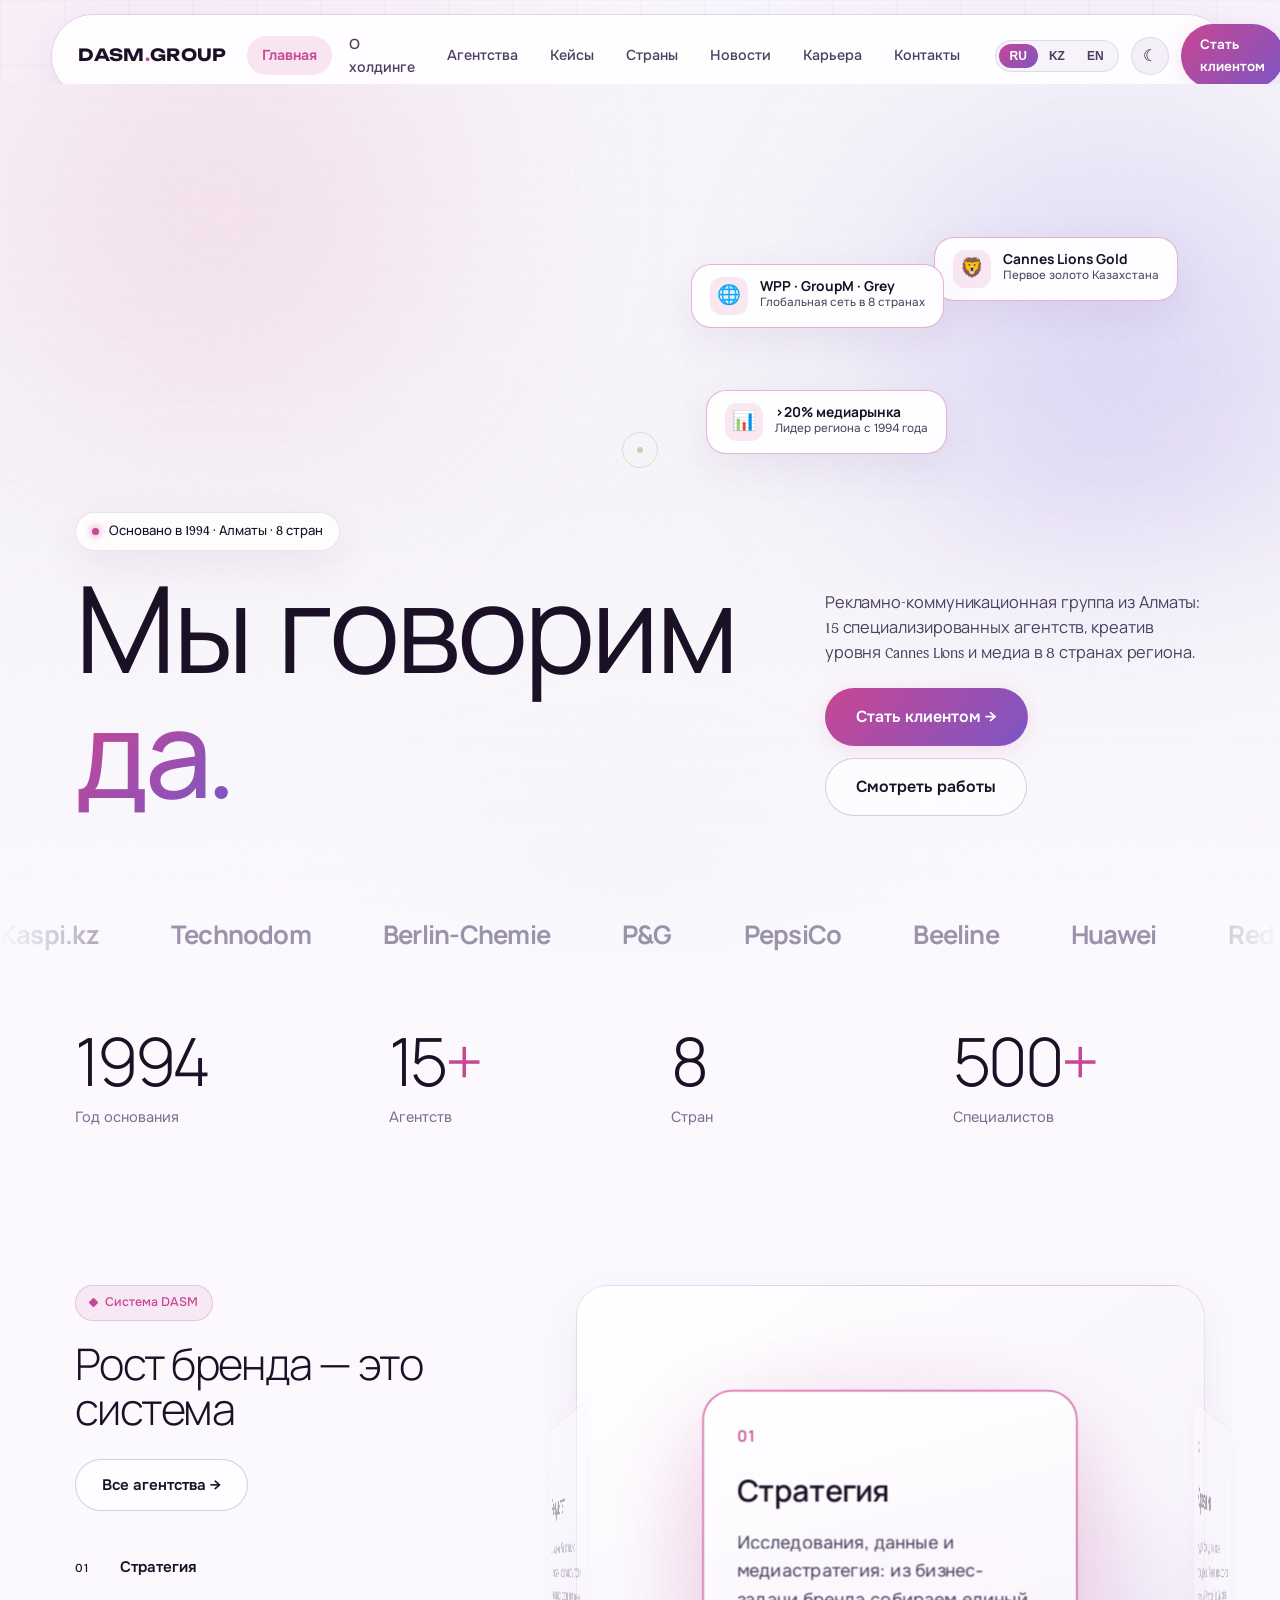
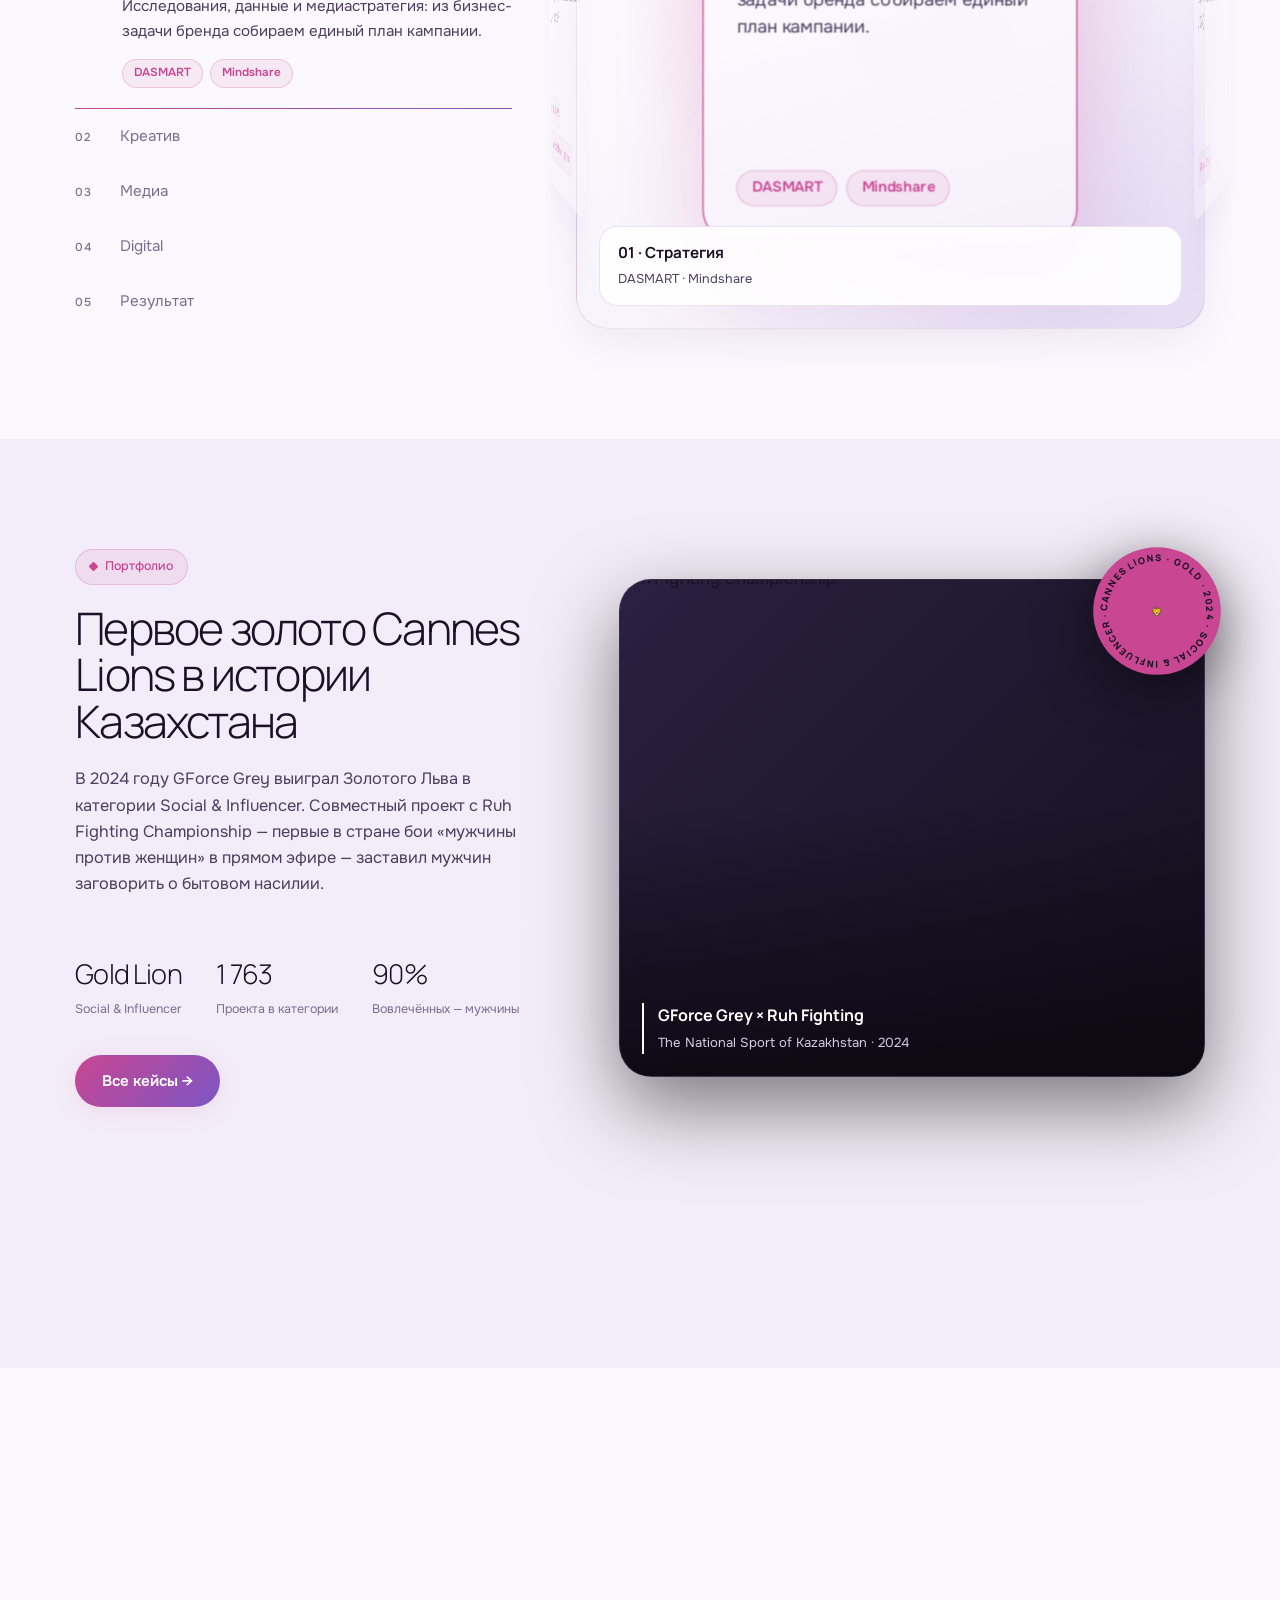
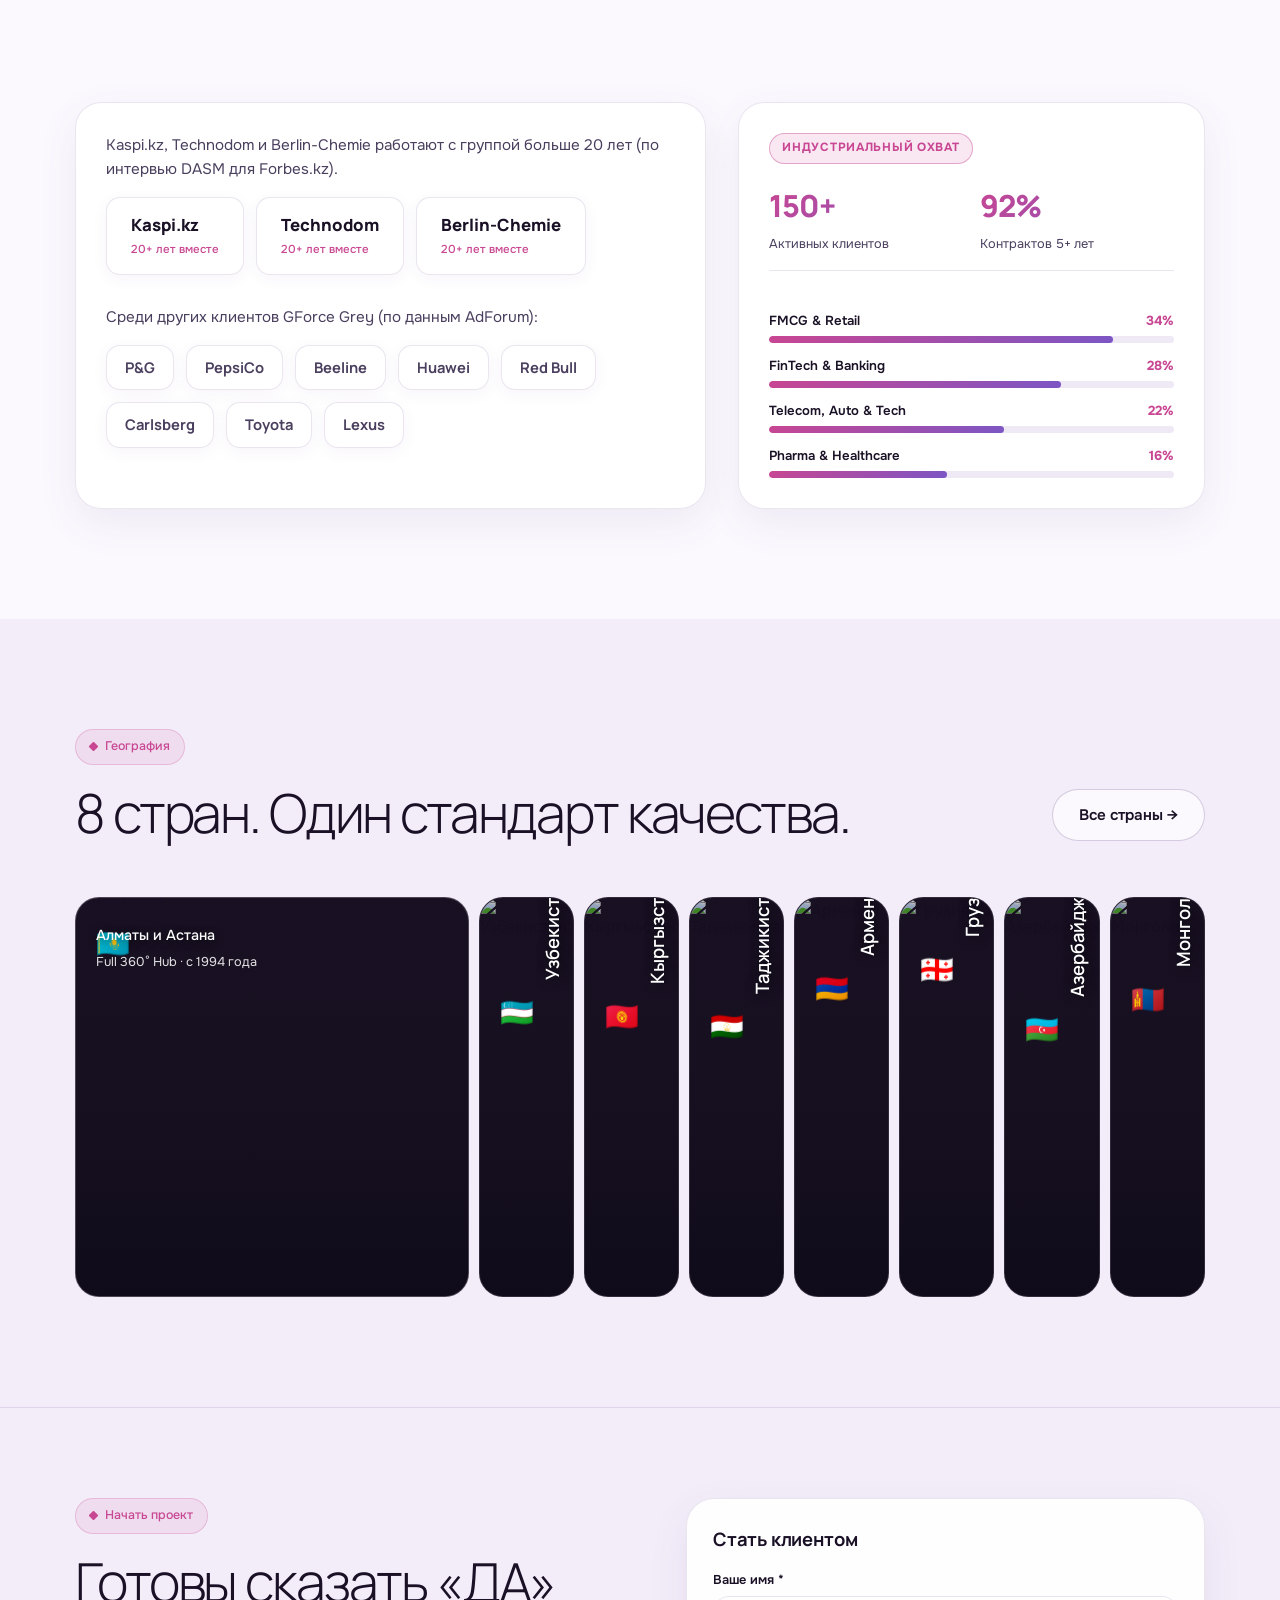
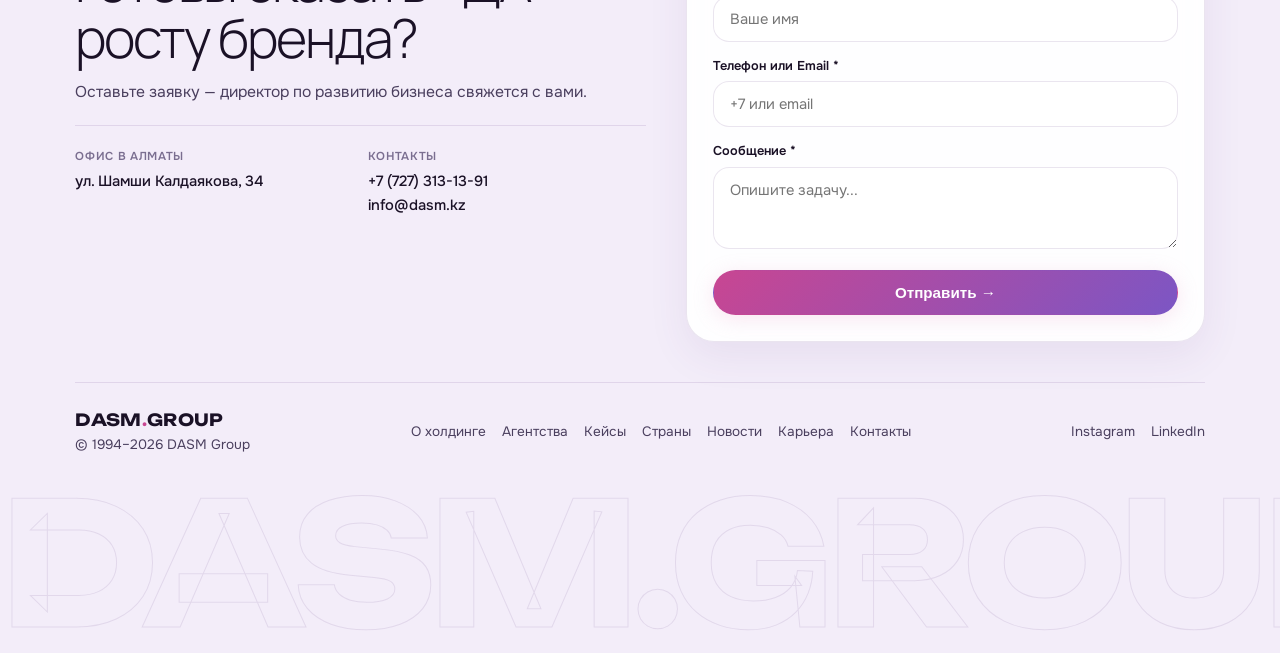
==== index.html @ 3deaa277 "Update translations, Champie Trial hero font, light/dark theme, world map globe, country photos, and" ====
<!DOCTYPE html>
<html lang="ru" data-theme="light">
<head>
    <meta charset="UTF-8">
    <script>try{var t=localStorage.getItem("dasm-theme-mode");if(t==="dark"||t==="light")document.documentElement.setAttribute("data-theme",t);else document.documentElement.setAttribute("data-theme","light");}catch(e){}</script>
    <meta name="viewport" content="width=device-width, initial-scale=1.0">
    <title>DASM Group — Крупнейшая коммуникационная группа Центральной Азии</title>
    <meta name="description" content="DASM Group — крупнейшая коммуникационная группа Центральной Азии: креатив, медиа, digital и PR. Работаем с 1994 года, первое золото Cannes Lions в истории Казахстана.">
    <meta name="theme-color" content="#fbf9fd">
    <meta property="og:type" content="website">
    <meta property="og:locale" content="ru_RU">
    <meta property="og:site_name" content="DASM Group">
    <meta property="og:title" content="DASM Group — Крупнейшая коммуникационная группа Центральной Азии">
    <meta property="og:description" content="DASM Group — крупнейшая коммуникационная группа Центральной Азии: креатив, медиа, digital и PR. Работаем с 1994 года, первое золото Cannes Lions в истории Казахстана.">
    <meta property="og:image" content="https://images.unsplash.com/photo-1497366216548-37526070297c?auto=format&fit=crop&w=1200&q=80">
    <link rel="icon" href="data:image/svg+xml,%3Csvg xmlns='http://www.w3.org/2000/svg' viewBox='0 0 64 64'%3E%3Crect width='64' height='64' rx='16' fill='%230c0b10'/%3E%3Ctext x='32' y='45' font-size='38' font-weight='800' text-anchor='middle' fill='%23e8a0c8' font-family='Arial,sans-serif'%3ED%3C/text%3E%3C/svg%3E">
    <link rel="preconnect" href="https://fonts.googleapis.com">
    <link rel="preconnect" href="https://fonts.gstatic.com" crossorigin>
    <link href="https://fonts.googleapis.com/css2?family=Manrope:wght@200..800&family=Onest:wght@400;500;600;700&family=Unbounded:wght@600;700&display=swap" rel="stylesheet">
    <link rel="stylesheet" href="style.css">
    <script src="3d-ui.js" defer></script>
</head>
<body>
    <header class="header" id="header">
        <div class="container header-inner">
            <a href="index.html" class="logo">DASM<span>.</span>GROUP</a>

            <nav class="nav" id="navMenu">
                <a href="index.html" class="nav-link active">Главная</a>
                <a href="about.html" class="nav-link">О холдинге</a>
                <a href="agencies.html" class="nav-link">Агентства</a>
                <a href="works.html" class="nav-link">Кейсы</a>
                <a href="countries.html" class="nav-link">Страны</a>
                <a href="news.html" class="nav-link">Новости</a>
                <a href="career.html" class="nav-link">Карьера</a>
                <a href="contacts.html" class="nav-link">Контакты</a>
            </nav>

            <div class="header-actions">
                <div class="lang-switcher">
                    <button class="lang-btn active">RU</button>
                    <button class="lang-btn">KZ</button>
                    <button class="lang-btn">EN</button>
                </div>
                <button type="button" class="theme-toggle" id="themeToggle" aria-label="Переключить тему" title="Тема">
                    <span class="icon-sun">☀</span>
                    <span class="icon-moon">☾</span>
                </button>
                <a href="#footer-contact" class="btn btn-primary btn-sm">Стать клиентом</a>
                <button class="burger" id="burgerBtn" aria-label="Меню">
                    <span></span><span></span><span></span>
                </button>
            </div>
        </div>
    </header>

    <main>
        <!-- HERO -->
        <section class="hero-v2" id="hero">
            <div class="aurora"><i></i><i></i><i></i></div>
            <canvas id="hero3d" aria-hidden="true"></canvas>

            <!-- Летающие смысловые объекты в Hero -->
            <div class="hero-floaters" aria-hidden="true">
                <div class="floater-card fc-1">
                    <span class="fc-icon">🦁</span>
                    <div>
                        <strong>Cannes Lions Gold</strong>
                        <small>Первое золото Казахстана</small>
                    </div>
                </div>
                <div class="floater-card fc-2">
                    <span class="fc-icon">📊</span>
                    <div>
                        <strong>&gt;20% медиарынка</strong>
                        <small>Лидер региона с 1994 года</small>
                    </div>
                </div>
                <div class="floater-card fc-3">
                    <span class="fc-icon">🌐</span>
                    <div>
                        <strong>WPP · GroupM · Grey</strong>
                        <small>Глобальная сеть в 8 странах</small>
                    </div>
                </div>
            </div>

            <div class="container hero-v2-inner">
                <div class="hero-pill rise" style="--d:.05s">
                    <span class="pulse-dot"></span>
                    <span>Основано в 1994 · Алматы · 8 стран</span>
                </div>

                <h1 class="hero-title-xl">
                    <span class="ln"><span>Мы говорим</span></span>
                    <span class="ln"><span class="scramble-wrap"><span class="scramble gradient-text" data-no-i18n data-words="да.|да росту.|да идеям.|да смелости.">да.</span></span></span>
                </h1>

                <div class="hero-side">
                    <p class="rise" style="--d:.45s">Рекламно-коммуникационная группа из Алматы: 15 специализированных агентств, креатив уровня Cannes Lions и медиа в 8 странах региона.</p>
                    <div class="hero-cta rise" style="--d:.6s">
                        <a href="#footer-contact" class="btn btn-primary btn-lg" data-magnetic>Стать клиентом →</a>
                        <a href="works.html" class="btn btn-outline btn-lg">Смотреть работы</a>
                    </div>
                </div>
            </div>

            <div class="marquee rise" style="--d:.8s" aria-label="Клиенты">
                <div class="marquee-track">
                    <span>Kaspi.kz</span><span>Technodom</span><span>Berlin-Chemie</span><span>P&amp;G</span><span>PepsiCo</span><span>Beeline</span><span>Huawei</span><span>Red Bull</span><span>Carlsberg</span><span>Toyota</span><span>Lexus</span>
                </div>
            </div>
        </section>

        <!-- Цифры -->
        <section class="stats-band">
            <div class="container">
                <div class="stats-grid reveal">
                    <div class="stat-item">
                        <div class="stat-number"><b data-count="1994">1994</b></div>
                        <div class="stat-label">Год основания</div>
                    </div>
                    <div class="stat-item">
                        <div class="stat-number"><b data-count="15">15</b><span>+</span></div>
                        <div class="stat-label">Агентств</div>
                    </div>
                    <div class="stat-item">
                        <div class="stat-number"><b data-count="8">8</b></div>
                        <div class="stat-label">Стран</div>
                    </div>
                    <div class="stat-item">
                        <div class="stat-number"><b data-count="500">500</b><span>+</span></div>
                        <div class="stat-label">Специалистов</div>
                    </div>
                </div>
            </div>
        </section>

        <!-- Система DASM -->
        <section class="section">
            <div class="container">
                <div class="system" id="system">
                    <div class="system-left">
                        <div class="reveal">
                            <span class="section-tag">Система DASM</span>
                            <h2 class="section-title">Рост бренда — это система</h2>
                        </div>
                        <div class="reveal"><a href="agencies.html" class="btn btn-outline">Все агентства →</a></div>

                        <div class="sys-list reveal">
                            <div class="sys-item active">
                                <button type="button" class="sys-btn" aria-expanded="true"><b>01</b><span>Стратегия</span></button>
                                <div class="sys-panel"><div>
                                    <p>Исследования, данные и медиастратегия: из бизнес-задачи бренда собираем единый план кампании.</p>
                                    <div class="card-tags"><span>DASMART</span><span>Mindshare</span></div>
                                </div></div>
                                <i class="sys-bar"></i>
                            </div>
                            <div class="sys-item">
                                <button type="button" class="sys-btn" aria-expanded="false"><b>02</b><span>Креатив</span></button>
                                <div class="sys-panel"><div>
                                    <p>Идея, бренд-платформа и продакшн. Именно здесь родился первый Золотой Лев Казахстана (2024).</p>
                                    <div class="card-tags"><span>GForce Grey</span></div>
                                </div></div>
                                <i class="sys-bar"></i>
                            </div>
                            <div class="sys-item">
                                <button type="button" class="sys-btn" aria-expanded="false"><b>03</b><span>Медиа</span></button>
                                <div class="sys-panel"><div>
                                    <p>Баинг ТВ, наружной рекламы и digital: подбираем каналы под KPI и защищаем медиасплит.</p>
                                    <div class="card-tags"><span>Mindshare</span><span>Wavemaker</span></div>
                                </div></div>
                                <i class="sys-bar"></i>
                            </div>
                            <div class="sys-item">
                                <button type="button" class="sys-btn" aria-expanded="false"><b>04</b><span>Digital</span></button>
                                <div class="sys-panel"><div>
                                    <p>Programmatic, performance, SMM и работа с глобальными платформами — от лидогенерации до сквозной аналитики.</p>
                                    <div class="card-tags"><span>EssenceMediacom</span><span>DASM Digital Hub</span></div>
                                </div></div>
                                <i class="sys-bar"></i>
                            </div>
                            <div class="sys-item">
                                <button type="button" class="sys-btn" aria-expanded="false"><b>05</b><span>Результат</span></button>
                                <div class="sys-panel"><div>
                                    <p>Аналитика, PR и активации: измеряем эффективность, строим репутацию и доводим кампанию до людей.</p>
                                    <div class="card-tags"><span>DASM PR</span><span>Action &amp; Brand Experience</span></div>
                                </div></div>
                                <i class="sys-bar"></i>
                            </div>
                        </div>
                    </div>

                    <div class="sys-stage reveal">
                        <div class="stage-3d">
                            <div class="ring-3d">
                                <div class="card-3d" style="--i:0">
                                    <span class="card-3d-num">01</span>
                                    <h3 class="card-3d-title">Стратегия</h3>
                                    <p class="card-3d-text">Исследования, данные и медиастратегия: из бизнес-задачи бренда собираем единый план кампании.</p>
                                    <div class="card-tags"><span>DASMART</span><span>Mindshare</span></div>
                                </div>
                                <div class="card-3d" style="--i:1">
                                    <span class="card-3d-num">02</span>
                                    <h3 class="card-3d-title">Креатив</h3>
                                    <p class="card-3d-text">Идея, бренд-платформа и продакшн. Именно здесь родился первый Золотой Лев Казахстана (2024).</p>
                                    <div class="card-tags"><span>GForce Grey</span></div>
                                </div>
                                <div class="card-3d" style="--i:2">
                                    <span class="card-3d-num">03</span>
                                    <h3 class="card-3d-title">Медиа</h3>
                                    <p class="card-3d-text">Баинг ТВ, наружной рекламы и digital: подбираем каналы под KPI и защищаем медиасплит.</p>
                                    <div class="card-tags"><span>Mindshare</span><span>Wavemaker</span></div>
                                </div>
                                <div class="card-3d" style="--i:3">
                                    <span class="card-3d-num">04</span>
                                    <h3 class="card-3d-title">Digital</h3>
                                    <p class="card-3d-text">Programmatic, performance, SMM и работа с глобальными платформами — от лидогенерации до сквозной аналитики.</p>
                                    <div class="card-tags"><span>EssenceMediacom</span><span>DASM Digital Hub</span></div>
                                </div>
                                <div class="card-3d" style="--i:4">
                                    <span class="card-3d-num">05</span>
                                    <h3 class="card-3d-title">Результат</h3>
                                    <p class="card-3d-text">Аналитика, PR и активации: измеряем эффективность, строим репутацию и доводим кампанию до людей.</p>
                                    <div class="card-tags"><span>DASM PR</span><span>Action &amp; Brand Experience</span></div>
                                </div>
                            </div>
                        </div>
                        <div class="sys-caption">
                            <div><strong id="sysCapTitle">01 · Стратегия</strong><span id="sysCapAgencies">DASMART · Mindshare</span></div>
                        </div>
                    </div>
                </div>
            </div>
        </section>

        <!-- Главный кейс -->
        <section class="section bg-darker">
            <div class="container">
                <div class="feature">
                    <div class="feature-copy reveal">
                        <span class="section-tag">Портфолио</span>
                        <h2 class="section-title">Первое золото Cannes Lions в истории Казахстана</h2>
                        <p>В 2024 году GForce Grey выиграл Золотого Льва в категории Social &amp; Influencer. Совместный проект с Ruh Fighting Championship — первые в стране бои «мужчины против женщин» в прямом эфире — заставил мужчин заговорить о бытовом насилии.</p>
                        <div class="feature-stats">
                            <div><strong>Gold Lion</strong><span>Social &amp; Influencer</span></div>
                            <div><strong>1 763</strong><span>Проекта в категории</span></div>
                            <div><strong>90%</strong><span>Вовлечённых — мужчины</span></div>
                        </div>
                        <a href="works.html" class="btn btn-primary" data-magnetic>Все кейсы →</a>
                    </div>

                    <div class="feature-media reveal" data-tilt>
                        <div class="feature-card">
                            <img src="https://images.unsplash.com/photo-1549719386-74dfcbf7dbed?auto=format&fit=crop&w=1200&q=85" alt="Ruh Fighting Championship" loading="lazy">
                            <div class="feature-caption">
                                <strong>GForce Grey × Ruh Fighting</strong>
                                <span>The National Sport of Kazakhstan · 2024</span>
                            </div>
                        </div>
                        <svg class="spin-badge" viewBox="0 0 120 120" aria-hidden="true">
                            <circle class="badge-bg" cx="60" cy="60" r="58"/>
                            <defs><path id="badgeCircle" d="M60,60 m-45,0 a45,45 0 1,1 90,0 a45,45 0 1,1 -90,0"/></defs>
                            <g class="spin"><text><textPath href="#badgeCircle" textLength="280" lengthAdjust="spacing">CANNES LIONS · GOLD · 2024 · SOCIAL &amp; INFLUENCER ·</textPath></text></g>
                            <text x="60" y="60" text-anchor="middle" dominant-baseline="central" font-size="26" style="fill:#1a1220">🦁</text>
                        </svg>
                    </div>
                </div>

                <div class="link-row">
                    <a href="works.html" class="link-card reveal"><div><small>GForce Grey &amp; Citix</small>Saltanat Light</div><i>↗</i></a>
                    <a href="works.html" class="link-card reveal"><div><small>Финтех</small>Kaspi Жұма и SuperApp</div><i>↗</i></a>
                    <a href="works.html" class="link-card reveal"><div><small>Медиа</small>FMCG &amp; Telecom на 5 стран</div><i>↗</i></a>
                </div>
            </div>
        </section>

        <!-- Клиенты (с заполненным пространством и аналитикой) -->
        <section class="section">
            <div class="container">
                <div class="section-header reveal">
                    <div>
                        <span class="section-tag">Доверие</span>
                        <h2 class="section-title">Бренды, которые остаются с нами годами</h2>
                    </div>
                    <a href="contacts.html" class="btn btn-outline">Обсудить проект →</a>
                </div>

                <div class="clients-bento">
                    <div class="clients-bento-main reveal">
                        <p class="clients-note">Kaspi.kz, Technodom и Berlin-Chemie работают с группой больше 20 лет (по интервью DASM для Forbes.kz).</p>
                        <div class="clients-wrap">
                            <div class="client-chip">Kaspi.kz<small>20+ лет вместе</small></div>
                            <div class="client-chip">Technodom<small>20+ лет вместе</small></div>
                            <div class="client-chip">Berlin-Chemie<small>20+ лет вместе</small></div>
                        </div>
                        <p class="clients-note">Среди других клиентов GForce Grey (по данным AdForum):</p>
                        <div class="clients-wrap muted">
                            <div class="client-chip">P&amp;G</div><div class="client-chip">PepsiCo</div><div class="client-chip">Beeline</div><div class="client-chip">Huawei</div>
                            <div class="client-chip">Red Bull</div><div class="client-chip">Carlsberg</div><div class="client-chip">Toyota</div><div class="client-chip">Lexus</div>
                        </div>
                    </div>

                    <div class="clients-bento-side reveal">
                        <div class="bento-stat-card">
                            <span class="bento-badge">Индустриальный охват</span>
                            <div class="bento-kpi-row">
                                <div>
                                    <strong>150+</strong>
                                    <span>Активных клиентов</span>
                                </div>
                                <div>
                                    <strong>92%</strong>
                                    <span>Контрактов 5+ лет</span>
                                </div>
                            </div>
                            <div class="bento-bars">
                                <div class="bento-bar-item">
                                    <div class="bento-bar-head"><span>FMCG &amp; Retail</span><b>34%</b></div>
                                    <div class="bento-bar-track"><i style="width:85%"></i></div>
                                </div>
                                <div class="bento-bar-item">
                                    <div class="bento-bar-head"><span>FinTech &amp; Banking</span><b>28%</b></div>
                                    <div class="bento-bar-track"><i style="width:72%"></i></div>
                                </div>
                                <div class="bento-bar-item">
                                    <div class="bento-bar-head"><span>Telecom, Auto &amp; Tech</span><b>22%</b></div>
                                    <div class="bento-bar-track"><i style="width:58%"></i></div>
                                </div>
                                <div class="bento-bar-item">
                                    <div class="bento-bar-head"><span>Pharma &amp; Healthcare</span><b>16%</b></div>
                                    <div class="bento-bar-track"><i style="width:44%"></i></div>
                                </div>
                            </div>
                        </div>
                    </div>
                </div>
            </div>
        </section>

        <!-- География с фотографиями стран -->
        <section class="section bg-darker">
            <div class="container">
                <div class="section-header reveal">
                    <div>
                        <span class="section-tag">География</span>
                        <h2 class="section-title">8 стран. Один стандарт качества.</h2>
                    </div>
                    <a href="countries.html" class="btn btn-outline">Все страны →</a>
                </div>

                <div class="panels reveal">
                    <div class="panel active" data-img="kz" style="--h:330" role="button" tabindex="0" aria-expanded="true">
                        <img class="panel-photo" src="https://images.unsplash.com/photo-1558588942-930faae5a389?auto=format&fit=crop&w=1000&q=80" alt="Казахстан" loading="lazy">
                        <span class="panel-flag">🇰🇿</span>
                        <span class="panel-name">Казахстан</span>
                        <span class="panel-more"><small>Алматы и Астана</small><em>Full 360° Hub · с 1994 года</em></span>
                    </div>
                    <div class="panel" data-img="uz" style="--h:200" role="button" tabindex="0" aria-expanded="false">
                        <img class="panel-photo" src="https://images.unsplash.com/photo-1596484552834-6a58f850e0a1?auto=format&fit=crop&w=1000&q=80" alt="Узбекистан" loading="lazy">
                        <span class="panel-flag">🇺🇿</span>
                        <span class="panel-name">Узбекистан</span>
                        <span class="panel-more"><small>Ташкент</small><em>FMCG &amp; FinTech · TV &amp; Telegram</em></span>
                    </div>
                    <div class="panel" data-img="kg" style="--h:160" role="button" tabindex="0" aria-expanded="false">
                        <img class="panel-photo" src="https://images.unsplash.com/photo-1546708973-b339540b5162?auto=format&fit=crop&w=1000&q=80" alt="Кыргызстан" loading="lazy">
                        <span class="panel-flag">🇰🇬</span>
                        <span class="panel-name">Кыргызстан</span>
                        <span class="panel-more"><small>Бишкек</small><em>Media &amp; Digital · OOH · BTL</em></span>
                    </div>
                    <div class="panel" data-img="tj" style="--h:20" role="button" tabindex="0" aria-expanded="false">
                        <img class="panel-photo" src="https://images.unsplash.com/photo-1464822759023-fed622ff2c3b?auto=format&fit=crop&w=1000&q=80" alt="Таджикистан" loading="lazy">
                        <span class="panel-flag">🇹🇯</span>
                        <span class="panel-name">Таджикистан</span>
                        <span class="panel-more"><small>Душанбе</small><em>OOH &amp; TV · BTL &amp; Trade</em></span>
                    </div>
                    <div class="panel" data-img="am" style="--h:270" role="button" tabindex="0" aria-expanded="false">
                        <img class="panel-photo" src="https://images.unsplash.com/photo-1589308078059-be1415eab4c3?auto=format&fit=crop&w=1000&q=80" alt="Армения" loading="lazy">
                        <span class="panel-flag">🇦🇲</span>
                        <span class="panel-name">Армения</span>
                        <span class="panel-more"><small>Ереван</small><em>Media &amp; Digital · PR &amp; Events</em></span>
                    </div>
                    <div class="panel" data-img="ge" style="--h:355" role="button" tabindex="0" aria-expanded="false">
                        <img class="panel-photo" src="https://images.unsplash.com/photo-1565008576549-57569a493bf0?auto=format&fit=crop&w=1000&q=80" alt="Грузия" loading="lazy">
                        <span class="panel-flag">🇬🇪</span>
                        <span class="panel-name">Грузия</span>
                        <span class="panel-more"><small>Тбилиси</small><em>Production Hub · Omnichannel</em></span>
                    </div>
                    <div class="panel" data-img="az" style="--h:190" role="button" tabindex="0" aria-expanded="false">
                        <img class="panel-photo" src="https://images.unsplash.com/photo-1596306499317-8490232098fa?auto=format&fit=crop&w=1000&q=80" alt="Азербайджан" loading="lazy">
                        <span class="panel-flag">🇦🇿</span>
                        <span class="panel-name">Азербайджан</span>
                        <span class="panel-more"><small>Баку</small><em>Media Buying · Sponsorship</em></span>
                    </div>
                    <div class="panel" data-img="mn" style="--h:45" role="button" tabindex="0" aria-expanded="false">
                        <img class="panel-photo" src="https://images.unsplash.com/photo-1516466723877-e4ec1d736c8a?auto=format&fit=crop&w=1000&q=80" alt="Монголия" loading="lazy">
                        <span class="panel-flag">🇲🇳</span>
                        <span class="panel-name">Монголия</span>
                        <span class="panel-more"><small>Улан-Батор</small><em>Full Media · с 2010 года</em></span>
                    </div>
                </div>
            </div>
        </section>
    </main>

    <!-- Footer -->
    <footer class="footer" id="footer-contact">
        <div class="container">
            <div class="footer-top-grid">
                <div class="footer-cta-info reveal">
                    <span class="section-tag">Начать проект</span>
                    <h2 class="footer-heading">Готовы сказать «ДА» росту бренда?</h2>
                    <p class="footer-lead">Оставьте заявку — директор по развитию бизнеса свяжется с вами.</p>
                    <div class="footer-contacts-direct">
                        <div>
                            <small>Офис в Алматы</small>
                            <p>ул. Шамши Калдаякова, 34</p>
                        </div>
                        <div>
                            <small>Контакты</small>
                            <p>+7 (727) 313-13-91<br>info@dasm.kz</p>
                        </div>
                    </div>
                </div>

                <div class="footer-form-wrap reveal">
                    <form class="contact-form js-validate-form" novalidate>
                        <h3>Стать клиентом</h3>
                        <div class="form-group">
                            <label>Ваше имя *</label>
                            <input type="text" name="name" placeholder="Ваше имя" required>
                            <span class="error-msg">Введите имя</span>
                        </div>
                        <div class="form-group">
                            <label>Телефон или Email *</label>
                            <input type="text" name="contact" placeholder="+7 или email" required>
                            <span class="error-msg">Укажите контакты</span>
                        </div>
                        <div class="form-group">
                            <label>Сообщение *</label>
                            <textarea name="message" rows="3" placeholder="Опишите задачу..." required></textarea>
                            <span class="error-msg">Напишите сообщение</span>
                        </div>
                        <button type="submit" class="btn btn-primary btn-block">Отправить →</button>
                        <div class="form-success-message">✓ Заявка отправлена!</div>
                    </form>
                </div>
            </div>

            <div class="footer-bottom">
                <div class="footer-brand">
                    <a href="index.html" class="logo">DASM<span>.</span>GROUP</a>
                    <p>© 1994–2026 DASM Group</p>
                </div>
                <div class="footer-links">
                    <a href="about.html">О холдинге</a>
                    <a href="agencies.html">Агентства</a>
                    <a href="works.html">Кейсы</a>
                    <a href="countries.html">Страны</a>
                    <a href="news.html">Новости</a>
                    <a href="career.html">Карьера</a>
                    <a href="contacts.html">Контакты</a>
                </div>
                <div class="footer-socials">
                    <a href="https://www.instagram.com/dasmgroup_official" target="_blank" rel="noopener">Instagram</a>
                    <a href="https://www.linkedin.com/company/dasmgroup" target="_blank" rel="noopener">LinkedIn</a>
                </div>
            </div>
        </div>
    </footer>

    <script src="i18n.js"></script>
    <script src="script.js"></script>
    <script src="3d-ui.js" defer></script>

    <script type="importmap">
    { "imports": { "three": "https://unpkg.com/three@0.162.0/build/three.module.js" } }
    </script>
    <script type="module" src="3d.js"></script>
</body>
</html>
---- style.css ----
/* ==========================================================================
   DASM GROUP — Soft Elegant Version + Light/Dark Theme + Champie Trial
   ========================================================================== */

@font-face {
    font-family: 'Champie Trial';
    src: url('fonts/ChampieTrial-Light.ttf') format('truetype');
    font-weight: 300;
    font-style: normal;
    font-display: swap;
}
@font-face {
    font-family: 'Champie Trial';
    src: url('fonts/ChampieTrial-Regular.ttf') format('truetype');
    font-weight: 400;
    font-style: normal;
    font-display: swap;
}
@font-face {
    font-family: 'Champie Trial';
    src: url('fonts/ChampieTrial-Medium.ttf') format('truetype');
    font-weight: 500;
    font-style: normal;
    font-display: swap;
}
@font-face {
    font-family: 'Champie Trial';
    src: url('fonts/ChampieTrial-SemiBold.ttf') format('truetype');
    font-weight: 600;
    font-style: normal;
    font-display: swap;
}
@font-face {
    font-family: 'Champie Trial';
    src: url('fonts/ChampieTrial-Bold.ttf') format('truetype');
    font-weight: 700;
    font-style: normal;
    font-display: swap;
}
@font-face {
    font-family: 'Champie Trial';
    src: url('fonts/ChampieTrial-ExtraBold.ttf') format('truetype');
    font-weight: 800;
    font-style: normal;
    font-display: swap;
}

/* Светлая тема по умолчанию — яркая, воздушная, чистая */
:root,
[data-theme="light"] {
    --bg-main: #fbf9fe;
    --bg-darker: #f3edf9;
    --bg-card: rgba(255, 255, 255, 0.92);
    --bg-card-hover: #ffffff;
    --border-color: rgba(80, 40, 120, 0.12);
    --border-accent: rgba(196, 70, 148, 0.42);
    --line: rgba(80, 40, 120, 0.12);

    --text-primary: #1a1126;
    --text-secondary: #4a3f5e;
    --text-muted: #7a6e90;

    --accent-primary: #c84692;
    --accent-secondary: #7c56c4;
    --gradient-brand: linear-gradient(135deg, #c84692 0%, #7c56c4 100%);
    --gradient-glow: 0 0 28px rgba(200, 70, 146, 0.20);

    --font-sans: 'Onest', -apple-system, BlinkMacSystemFont, 'Segoe UI', sans-serif;
    --font-display: 'Manrope', 'Onest', sans-serif;
    --font-brand: 'Unbounded', 'Manrope', sans-serif;
    --font-hero: 'Champie Trial', 'Manrope', sans-serif;

    --radius-sm: 14px;
    --radius-md: 20px;
    --radius-lg: 28px;
    --shadow-soft: 0 14px 40px rgba(90, 45, 130, 0.08);
    --shadow-hover: 0 20px 52px rgba(200, 70, 146, 0.16);
    --transition: all 0.35s cubic-bezier(0.16, 1, 0.3, 1);

    --header-bg: rgba(255, 255, 255, 0.88);
    --header-bg-scrolled: rgba(255, 255, 255, 0.96);
    --aurora-fade: linear-gradient(to bottom, rgba(251, 249, 254, 0.12) 0%, rgba(251, 249, 254, 0) 45%, var(--bg-main) 100%);
    --violet: #7c56c4;
    --float-opacity: 0.65;
}

/* Тёмная тема */
[data-theme="dark"] {
    --bg-main: #0c0b10;
    --bg-darker: #111018;
    --bg-card: rgba(28, 24, 38, 0.78);
    --bg-card-hover: rgba(36, 30, 48, 0.92);
    --border-color: rgba(255, 255, 255, 0.09);
    --border-accent: rgba(232, 160, 200, 0.35);
    --line: rgba(255, 255, 255, 0.09);

    --text-primary: #ffffff;
    --text-secondary: #b8b0c8;
    --text-muted: #7a728c;

    --accent-primary: #e8a0c8;
    --accent-secondary: #c4a8e8;
    --gradient-brand: linear-gradient(135deg, #e8a0c8 0%, #c4a8e8 100%);
    --gradient-glow: 0 0 28px rgba(232, 160, 200, 0.25);

    --shadow-soft: 0 12px 36px rgba(0, 0, 0, 0.45);
    --shadow-hover: 0 18px 48px rgba(232, 160, 200, 0.18);

    --header-bg: rgba(12, 11, 16, 0.85);
    --header-bg-scrolled: rgba(12, 11, 16, 0.95);
    --aurora-fade: linear-gradient(to bottom, rgba(12, 11, 16, 0.15) 0%, rgba(12, 11, 16, 0) 40%, var(--bg-main) 100%);
    --violet: #8f7be8;
    --float-opacity: 0.7;
}

*, *::before, *::after {
    box-sizing: border-box;
    margin: 0;
    padding: 0;
}

html {
    scroll-behavior: smooth;
    background-color: var(--bg-main);
    color: var(--text-primary);
    font-family: var(--font-sans);
    line-height: 1.6;
    -webkit-font-smoothing: antialiased;
}

body {
    overflow-x: hidden;
    background-color: var(--bg-main);
    background-image:
        radial-gradient(circle at 12% 18%, rgba(200, 70, 146, 0.09), transparent 42%),
        radial-gradient(circle at 88% 32%, rgba(124, 86, 196, 0.09), transparent 45%),
        radial-gradient(circle at 48% 78%, rgba(43, 179, 176, 0.06), transparent 45%),
        linear-gradient(to right, rgba(120, 80, 160, 0.035) 1px, transparent 1px),
        linear-gradient(to bottom, rgba(120, 80, 160, 0.035) 1px, transparent 1px);
    background-size: 100% 100%, 100% 100%, 100% 100%, 64px 64px, 64px 64px;
    background-attachment: fixed;
}
a {
    color: inherit;
    text-decoration: none;
    transition: var(--transition);
}

img {
    max-width: 100%;
    display: block;
}

.container {
    width: 92vw;
    max-width: 1400px;
    margin: 0 auto;
    padding: 0 24px;
}

.gradient-text {
    background: var(--gradient-brand);
    -webkit-background-clip: text;
    background-clip: text;
    -webkit-text-fill-color: transparent;
}

.section-tag {
    display: inline-block;
    font-family: var(--font-display);
    font-size: 0.7rem;
    text-transform: uppercase;
    letter-spacing: 0.08em;
    font-weight: 600;
    color: #e8a0c8;
    background: rgba(232, 160, 200, 0.10);
    border: 1px solid rgba(232, 160, 200, 0.22);
    padding: 6px 14px;
    border-radius: 99px;
    margin-bottom: 12px;
}

/* Header */
.header {
    position: fixed;
    top: 0;
    left: 0;
    width: 100%;
    z-index: 1000;
    padding: 14px 0;
    background: var(--header-bg);
    backdrop-filter: blur(18px);
    border-bottom: 1px solid var(--border-color);
    transition: var(--transition);
}

.header.scrolled {
    padding: 10px 0;
    background: var(--header-bg-scrolled);
}

/* Theme toggle */
.theme-toggle {
    width: 38px;
    height: 38px;
    border-radius: 50%;
    border: 1px solid var(--border-color);
    background: rgba(255, 255, 255, 0.06);
    color: var(--text-primary);
    cursor: pointer;
    display: inline-flex;
    align-items: center;
    justify-content: center;
    transition: var(--transition);
    font-size: 1rem;
    flex-shrink: 0;
}
.theme-toggle:hover {
    border-color: var(--border-accent);
    background: rgba(196, 90, 154, 0.12);
    transform: rotate(15deg);
}
[data-theme="light"] .theme-toggle .icon-sun { display: none; }
[data-theme="light"] .theme-toggle .icon-moon { display: block; }
[data-theme="dark"] .theme-toggle .icon-sun { display: block; }
[data-theme="dark"] .theme-toggle .icon-moon { display: none; }

.header-inner {
    display: flex;
    align-items: center;
    justify-content: space-between;
    gap: 20px;
}

.logo {
    font-family: var(--font-brand);
    font-size: 1.15rem;
    font-weight: 700;
    letter-spacing: 0.02em;
    color: #fff;
}

.logo span {
    color: var(--accent-primary);
}

.nav {
    display: flex;
    align-items: center;
    gap: 26px;
}

.nav-link {
    font-size: 0.92rem;
    font-weight: 500;
    color: var(--text-secondary);
    position: relative;
    padding: 4px 0;
}

.nav-link:hover,
.nav-link.active {
    color: #fff;
}

.nav-link.active::after {
    content: '';
    position: absolute;
    bottom: -3px;
    left: 0;
    width: 100%;
    height: 2px;
    background: var(--gradient-brand);
    border-radius: 2px;
}

.header-actions {
    display: flex;
    align-items: center;
    gap: 12px;
}

.lang-switcher {
    display: flex;
    background: rgba(255, 255, 255, 0.04);
    border: 1px solid var(--border-color);
    border-radius: 99px;
    padding: 3px;
}

.lang-btn {
    background: transparent;
    border: none;
    color: var(--text-secondary);
    font-size: 0.75rem;
    font-weight: 600;
    padding: 5px 11px;
    border-radius: 99px;
    cursor: pointer;
    transition: var(--transition);
}

.lang-btn.active {
    background: var(--gradient-brand);
    color: #1a1220;
}

/* Buttons */
.btn {
    display: inline-flex;
    align-items: center;
    justify-content: center;
    gap: 8px;
    font-weight: 600;
    font-size: 0.95rem;
    padding: 13px 26px;
    border-radius: 99px;
    cursor: pointer;
    border: 1px solid transparent;
    transition: var(--transition);
}

.btn-sm {
    padding: 9px 18px;
    font-size: 0.85rem;
}

.btn-lg {
    padding: 15px 30px;
    font-size: 1rem;
}

.btn-block {
    width: 100%;
}

.btn-primary {
    background: var(--gradient-brand);
    color: #1a1220;
    box-shadow: 0 4px 20px rgba(232, 160, 200, 0.25);
}

.btn-primary:hover {
    transform: translateY(-2px);
    box-shadow: 0 8px 28px rgba(232, 160, 200, 0.35);
}

.btn-outline {
    background: transparent;
    border-color: rgba(255, 255, 255, 0.18);
    color: #fff;
}

.btn-outline:hover {
    border-color: var(--accent-primary);
    background: rgba(232, 160, 200, 0.08);
    color: #e8a0c8;
    transform: translateY(-2px);
}

.burger {
    display: none;
    flex-direction: column;
    gap: 5px;
    background: none;
    border: none;
    cursor: pointer;
    padding: 6px;
}

.burger span {
    width: 22px;
    height: 2px;
    background: #fff;
    transition: var(--transition);
}

/* Hero */
.hero {
    position: relative;
    padding: 140px 0 70px;
    overflow: hidden;
    background: 
        radial-gradient(circle at 80% 20%, rgba(196, 168, 232, 0.11), transparent 50%),
        radial-gradient(circle at 10% 80%, rgba(232, 160, 200, 0.09), transparent 45%);
}

.hero-bg-grid {
    position: absolute;
    inset: 0;
    background-image: 
        linear-gradient(to right, rgba(255, 255, 255, 0.015) 1px, transparent 1px),
        linear-gradient(to bottom, rgba(255, 255, 255, 0.015) 1px, transparent 1px);
    background-size: 70px 70px;
    z-index: 0;
    pointer-events: none;
    opacity: 0.5;
}

.hero-content {
    position: relative;
    z-index: 1;
}

.hero-split {
    display: grid;
    grid-template-columns: 1.1fr 0.9fr;
    gap: 48px;
    align-items: center;
    margin-bottom: 50px;
}

.hero-left-col {
    display: flex;
    flex-direction: column;
    gap: 24px;
}

.hero-top-meta {
    display: flex;
    flex-wrap: wrap;
    gap: 10px;
}

.hero-badge {
    display: inline-flex;
    align-items: center;
    gap: 8px;
    padding: 7px 15px;
    border-radius: 99px;
    background: rgba(232, 160, 200, 0.10);
    border: 1px solid rgba(232, 160, 200, 0.22);
    font-size: 0.82rem;
    font-weight: 600;
    color: #e8a0c8;
}

.hero-live-tag {
    font-size: 0.82rem;
    font-weight: 500;
    color: var(--text-secondary);
    background: rgba(255, 255, 255, 0.04);
    border: 1px solid var(--border-color);
    padding: 7px 14px;
    border-radius: 99px;
}

.pulse-dot {
    width: 7px;
    height: 7px;
    background: var(--accent-primary);
    border-radius: 50%;
    box-shadow: 0 0 8px var(--accent-primary);
    animation: pulse 2.2s infinite;
}

@keyframes pulse {
    0%, 100% { transform: scale(1); opacity: 1; }
    50% { transform: scale(1.3); opacity: 0.5; }
}

.hero-title {
    font-family: var(--font-display);
    font-size: clamp(2.8rem, 5vw, 4.1rem);
    font-weight: 700;
    line-height: 1.08;
    letter-spacing: -0.03em;
    color: #fff;
}

.hero-subtitle {
    font-size: 1.08rem;
    color: var(--text-secondary);
    line-height: 1.65;
    max-width: 460px;
}

.hero-cta {
    display: flex;
    flex-wrap: wrap;
    gap: 12px;
}

.hero-trust-strip {
    display: flex;
    align-items: center;
    gap: 16px;
    background: rgba(255, 255, 255, 0.03);
    border: 1px solid var(--border-color);
    padding: 14px 18px;
    border-radius: var(--radius-md);
}

.trust-avatars {
    display: flex;
    align-items: center;
}

.trust-avatars img {
    width: 34px;
    height: 34px;
    border-radius: 50%;
    object-fit: cover;
    border: 2px solid #161122;
    margin-left: -9px;
}

.trust-avatars img:first-child {
    margin-left: 0;
}

.avatar-more {
    width: 34px;
    height: 34px;
    border-radius: 50%;
    background: var(--gradient-brand);
    color: #1a1220;
    font-size: 0.65rem;
    font-weight: 700;
    display: flex;
    align-items: center;
    justify-content: center;
    margin-left: -9px;
    border: 2px solid #161122;
}

.trust-text strong {
    display: block;
    font-size: 0.88rem;
    color: #fff;
}

.trust-text span {
    font-size: 0.76rem;
    color: var(--text-secondary);
}

.trust-score {
    text-align: right;
    padding-left: 14px;
    border-left: 1px solid var(--border-color);
}

.trust-score strong {
    display: block;
    font-family: var(--font-display);
    font-size: 1.05rem;
    color: #e8a0c8;
}

.trust-score span {
    font-size: 0.7rem;
    color: var(--text-secondary);
}

.hero-visual-stack {
    display: flex;
    flex-direction: column;
    gap: 16px;
}

.hero-visual-card {
    position: relative;
    border-radius: var(--radius-lg);
    overflow: hidden;
    box-shadow: var(--shadow-soft);
    border: 1px solid var(--border-color);
}

.hero-visual-card img {
    width: 100%;
    height: 300px;
    object-fit: cover;
}

.hero-visual-caption {
    position: absolute;
    bottom: 14px;
    left: 14px;
    right: 14px;
    background: rgba(20, 16, 30, 0.82);
    backdrop-filter: blur(12px);
    padding: 12px 16px;
    border-radius: var(--radius-sm);
    border: 1px solid var(--border-color);
    display: flex;
    justify-content: space-between;
    align-items: center;
}

.hero-visual-caption strong {
    font-family: var(--font-display);
    font-size: 0.86rem;
    display: block;
    color: #fff;
}

.hero-visual-caption span {
    font-size: 0.76rem;
    color: var(--text-secondary);
}

.hero-sub-visuals {
    display: grid;
    grid-template-columns: 1fr 1fr;
    gap: 14px;
}

.sub-visual-box {
    background: var(--bg-card);
    border: 1px solid var(--border-color);
    border-radius: var(--radius-md);
    overflow: hidden;
}

.sub-visual-box img {
    width: 100%;
    height: 120px;
    object-fit: cover;
}

.sub-visual-info {
    padding: 12px 14px;
}

.sub-visual-info strong {
    display: block;
    font-family: var(--font-display);
    font-size: 0.84rem;
    color: #fff;
    margin-bottom: 3px;
}

.sub-visual-info span {
    font-size: 0.74rem;
    color: var(--text-secondary);
}

.stats-grid {
    display: grid;
    grid-template-columns: repeat(4, 1fr);
    gap: 16px;
}

.stat-item {
    background: rgba(255, 255, 255, 0.03);
    border: 1px solid var(--border-color);
    border-radius: var(--radius-md);
    padding: 22px 18px;
    text-align: center;
}

.stat-number {
    font-family: var(--font-display);
    font-size: 2.2rem;
    font-weight: 700;
    color: #fff;
    line-height: 1;
    margin-bottom: 6px;
}

.stat-number span {
    color: #e8a0c8;
}

.stat-label {
    font-size: 0.88rem;
    color: var(--text-secondary);
}

/* Sections */
.section {
    padding: 80px 0;
}

.section.bg-darker {
    background: var(--bg-darker);
}

.section-header {
    display: flex;
    justify-content: space-between;
    align-items: flex-end;
    gap: 40px;
    margin-bottom: 40px;
}

.section-title {
    font-family: var(--font-display);
    font-size: clamp(1.6rem, 2.6vw, 2.2rem);
    font-weight: 700;
    color: #fff;
    line-height: 1.2;
    max-width: 620px;
}

/* Cards */
.cards-grid {
    display: grid;
    gap: 20px;
}

.cols-2 { grid-template-columns: repeat(2, 1fr); }
.cols-3 { grid-template-columns: repeat(3, 1fr); }
.cols-4 { grid-template-columns: repeat(4, 1fr); }

.card {
    background: var(--bg-card);
    border: 1px solid var(--border-color);
    border-radius: var(--radius-md);
    padding: 26px 22px;
    transition: var(--transition);
}

.card:hover {
    border-color: rgba(232, 160, 200, 0.25);
    transform: translateY(-4px);
    box-shadow: var(--shadow-hover);
}

.card-title {
    font-family: var(--font-display);
    font-size: 1.12rem;
    font-weight: 600;
    color: #fff;
    margin-bottom: 10px;
}

.card-text {
    font-size: 0.93rem;
    color: var(--text-secondary);
    line-height: 1.6;
}

.card-num {
    font-family: var(--font-display);
    font-size: 0.78rem;
    font-weight: 700;
    color: #e8a0c8;
    margin-bottom: 10px;
}

.card-tags {
    display: flex;
    flex-wrap: wrap;
    gap: 7px;
    margin-top: 14px;
}

.card-tags span {
    font-size: 0.73rem;
    font-weight: 600;
    padding: 4px 11px;
    border-radius: 99px;
    background: rgba(232, 160, 200, 0.08);
    border: 1px solid rgba(232, 160, 200, 0.18);
    color: #e8a0c8;
}

.card-media {
    margin: -26px -22px 18px -22px;
    height: 180px;
    overflow: hidden;
    border-radius: var(--radius-md) var(--radius-md) 0 0;
}

.card-media img {
    width: 100%;
    height: 100%;
    object-fit: cover;
}

/* Case cards */
.case-card {
    background: var(--bg-card);
    border: 1px solid var(--border-color);
    border-radius: var(--radius-md);
    overflow: hidden;
    transition: var(--transition);
}

.case-card:hover {
    border-color: rgba(232, 160, 200, 0.28);
    transform: translateY(-4px);
    box-shadow: var(--shadow-hover);
}

.case-img-wrap {
    position: relative;
    height: 220px;
    overflow: hidden;
}

.case-img-wrap img {
    width: 100%;
    height: 100%;
    object-fit: cover;
    transition: transform 0.5s ease;
}

.case-card:hover .case-img-wrap img {
    transform: scale(1.03);
}

.case-badge {
    position: absolute;
    top: 12px;
    left: 12px;
    background: rgba(20, 16, 30, 0.85);
    backdrop-filter: blur(10px);
    border: 1px solid rgba(232, 160, 200, 0.25);
    color: #e8a0c8;
    font-size: 0.73rem;
    font-weight: 600;
    padding: 5px 11px;
    border-radius: 99px;
}

.case-body {
    padding: 22px;
}

.case-meta {
    font-size: 0.78rem;
    color: var(--text-muted);
    margin-bottom: 7px;
}

.case-title {
    font-family: var(--font-display);
    font-size: 1.15rem;
    font-weight: 600;
    color: #fff;
    margin-bottom: 8px;
}

.case-desc {
    font-size: 0.9rem;
    color: var(--text-secondary);
    line-height: 1.55;
    margin-bottom: 16px;
}

.case-stats {
    display: grid;
    grid-template-columns: repeat(3, 1fr);
    gap: 10px;
    padding-top: 14px;
    border-top: 1px solid var(--border-color);
}

.case-stats strong {
    display: block;
    font-family: var(--font-display);
    font-size: 0.95rem;
    color: #e8a0c8;
}

.case-stats span {
    font-size: 0.72rem;
    color: var(--text-muted);
}

/* Page hero */
.page-hero {
    padding: 130px 0 50px;
}

.page-title {
    font-family: var(--font-display);
    font-size: clamp(2rem, 3.5vw, 2.8rem);
    font-weight: 700;
    color: #fff;
    line-height: 1.15;
    margin-bottom: 16px;
}

.page-lead {
    font-size: 1.05rem;
    color: var(--text-secondary);
    max-width: 640px;
    line-height: 1.6;
}

/* Footer */
.footer {
    background: var(--bg-darker);
    border-top: 1px solid var(--border-color);
    padding: 60px 0 30px;
}

.footer-top-grid {
    display: grid;
    grid-template-columns: 1.1fr 1fr;
    gap: 40px;
    padding-bottom: 40px;
    border-bottom: 1px solid var(--border-color);
}

.footer-heading {
    font-family: var(--font-display);
    font-size: clamp(1.5rem, 2.4vw, 2rem);
    line-height: 1.2;
    margin-bottom: 14px;
    color: #fff;
}

.footer-lead {
    color: var(--text-secondary);
    font-size: 0.98rem;
    margin-bottom: 20px;
}

.footer-contacts-direct {
    display: grid;
    grid-template-columns: 1fr 1fr;
    gap: 14px;
    padding-top: 16px;
    border-top: 1px solid var(--border-color);
}

.footer-contacts-direct small {
    color: var(--text-muted);
    text-transform: uppercase;
    letter-spacing: 0.06em;
    font-size: 0.72rem;
    font-weight: 600;
}

.footer-contacts-direct p {
    font-size: 0.92rem;
    font-weight: 500;
    margin-top: 3px;
    color: #fff;
}

.contact-form {
    background: var(--bg-card);
    border: 1px solid var(--border-color);
    border-radius: var(--radius-md);
    padding: 26px;
}

.contact-form h3 {
    font-family: var(--font-display);
    font-size: 1.15rem;
    margin-bottom: 16px;
    color: #fff;
}

.form-group {
    margin-bottom: 14px;
}

.form-group label {
    display: block;
    font-size: 0.8rem;
    font-weight: 600;
    color: #fff;
    margin-bottom: 5px;
}

.form-group input,
.form-group textarea,
.form-group select {
    width: 100%;
    background: rgba(128, 100, 160, 0.06);
    border: 1px solid var(--border-color);
    border-radius: var(--radius-sm);
    padding: 11px 14px;
    color: var(--text-primary);
    font-family: var(--font-sans);
    font-size: 0.92rem;
    transition: var(--transition);
}

.form-group input:focus,
.form-group textarea:focus,
.form-group select:focus {
    outline: none;
    border-color: var(--accent-primary);
    box-shadow: 0 0 0 3px rgba(196, 90, 154, 0.18);
}

[data-theme="dark"] .form-group input,
[data-theme="dark"] .form-group textarea,
[data-theme="dark"] .form-group select {
    background: rgba(255, 255, 255, 0.03);
    color: #fff;
}

[data-theme="light"] select option { background: #fff; color: #1a1220; }

.error-msg {
    display: none;
    color: #ff6b6b;
    font-size: 0.75rem;
    margin-top: 4px;
}

.form-group.invalid .error-msg {
    display: block;
}

.form-success-message {
    display: none;
    margin-top: 12px;
    padding: 12px;
    border-radius: var(--radius-sm);
    background: rgba(154, 212, 216, 0.1);
    border: 1px solid rgba(154, 212, 216, 0.3);
    color: #9ad4d8;
    font-size: 0.88rem;
}

.form-success-message.visible {
    display: block;
}

.footer-bottom {
    padding-top: 24px;
    display: flex;
    justify-content: space-between;
    align-items: center;
    flex-wrap: wrap;
    gap: 16px;
    font-size: 0.85rem;
    color: var(--text-secondary);
}

.footer-links,
.footer-socials {
    display: flex;
    flex-wrap: wrap;
    gap: 16px;
}

.footer-links a:hover,
.footer-socials a:hover {
    color: var(--accent-primary);
}

/* Reveal */
.reveal {
    opacity: 0;
    transform: translateY(18px);
    transition: opacity 0.55s ease, transform 0.55s ease;
}

.reveal.visible {
    opacity: 1;
    transform: translateY(0);
}

/* ==========================================================================
   Типографика (Manrope + Onest, Unbounded только в логотипе)
   ========================================================================== */
.hero-title,
.page-title,
.section-title,
.footer-heading {
    font-weight: 800;
    letter-spacing: -0.025em;
    line-height: 1.1;
}

.hero-title { font-size: clamp(3rem, 5.6vw, 4.8rem); }
.page-title { font-size: clamp(2.1rem, 4vw, 3.2rem); }
.section-title { font-size: clamp(1.7rem, 3vw, 2.5rem); }

.card-title,
.case-title,
.contact-form h3,
.vacancy-item h3 {
    font-weight: 700;
    letter-spacing: -0.01em;
}

.section-tag {
    font-family: var(--font-sans);
    font-weight: 600;
    letter-spacing: 0.08em;
}

.card-num,
.stat-number,
.case-stats strong,
.trust-score strong {
    font-family: var(--font-display);
    letter-spacing: -0.01em;
}

/* ==========================================================================
   Вакансии
   ========================================================================== */
.vacancies-list { display: grid; gap: 16px; }

.vacancy-item {
    display: flex;
    align-items: center;
    justify-content: space-between;
    gap: 24px;
    padding: 26px 30px;
    background: var(--bg-card);
    border: 1px solid var(--border-color);
    border-radius: var(--radius-md);
    transition: var(--transition);
}

.vacancy-item:hover {
    border-color: var(--border-accent);
    background: var(--bg-card-hover);
    transform: translateX(6px);
}

.vacancy-meta {
    font-size: 0.78rem;
    font-weight: 600;
    color: var(--accent-primary);
}

.vacancy-item h3 {
    font-family: var(--font-display);
    font-size: 1.2rem;
    margin: 6px 0 8px;
    color: #fff;
}

.vacancy-item p {
    color: var(--text-secondary);
    font-size: 0.92rem;
    max-width: 680px;
}

.vacancy-item .btn { flex-shrink: 0; }

/* ==========================================================================
   Страница контактов
   ========================================================================== */
.contacts-page-grid {
    display: grid;
    grid-template-columns: 1fr 1.1fr;
    gap: 32px;
    align-items: start;
}

.contacts-cards-col { display: grid; gap: 20px; }

.contact-form-large { padding: 36px; }

.contact-form-large h2 {
    font-family: var(--font-display);
    font-size: 1.6rem;
    font-weight: 800;
    letter-spacing: -0.02em;
    margin-bottom: 8px;
    color: #fff;
}

.form-subtitle {
    color: var(--text-secondary);
    font-size: 0.95rem;
    margin-bottom: 22px;
}

.card-text a { color: var(--accent-primary); }
.card-text a:hover { text-decoration: underline; }

.card-tags a {
    font-size: 0.8rem;
    font-weight: 600;
    padding: 6px 13px;
    border-radius: 99px;
    background: rgba(232, 160, 200, 0.08);
    border: 1px solid rgba(232, 160, 200, 0.18);
    color: var(--accent-primary);
}

.card-tags a:hover { background: rgba(232, 160, 200, 0.18); }

select option { background: #1c1826; color: #fff; }

/* ==========================================================================
   Новости
   ========================================================================== */
.news-date {
    font-size: 0.72rem;
    font-weight: 600;
    text-transform: uppercase;
    letter-spacing: 0.07em;
    color: var(--text-muted);
    margin-bottom: 12px;
}

.interactive-card { position: relative; overflow: hidden; }

.interactive-card::before {
    content: '';
    position: absolute;
    top: 0;
    left: 0;
    width: 100%;
    height: 3px;
    background: var(--gradient-brand);
    transform: scaleX(0);
    transform-origin: left;
    transition: transform 0.4s ease;
}

.interactive-card:hover::before { transform: scaleX(1); }

/* ==========================================================================
   Мелочи
   ========================================================================== */
:focus-visible {
    outline: 2px solid var(--accent-primary);
    outline-offset: 3px;
}

::selection { background: rgba(232, 160, 200, 0.35); color: #fff; }

::-webkit-scrollbar { width: 10px; }
::-webkit-scrollbar-track { background: var(--bg-main); }
::-webkit-scrollbar-thumb { background: #2a2338; border-radius: 99px; }

/* ==========================================================================
   Фильтры (агентства, кейсы, страны)
   ========================================================================== */
.filter-bar {
    display: flex;
    flex-wrap: wrap;
    gap: 10px;
    margin-bottom: 32px;
}

.chip {
    font-family: var(--font-sans);
    font-size: 0.85rem;
    font-weight: 600;
    padding: 9px 18px;
    border-radius: 99px;
    background: rgba(255, 255, 255, 0.04);
    border: 1px solid var(--border-color);
    color: var(--text-secondary);
    cursor: pointer;
    transition: var(--transition);
}

.chip:hover {
    color: #fff;
    border-color: var(--border-accent);
}

.chip.active {
    background: var(--gradient-brand);
    border-color: transparent;
    color: #1a1220;
}

.is-hidden { display: none !important; }

.empty-note {
    display: none;
    color: var(--text-muted);
    padding: 16px 0;
}

.empty-note.visible { display: block; }

.stat-number b { font-weight: inherit; }

/* ==========================================================================
   Хронология и люди (О холдинге)
   ========================================================================== */
.timeline {
    position: relative;
    display: grid;
    gap: 20px;
    padding-left: 36px;
    max-width: 860px;
}

.timeline::before {
    content: '';
    position: absolute;
    left: 9px;
    top: 8px;
    bottom: 8px;
    width: 2px;
    background: linear-gradient(var(--accent-primary), var(--accent-secondary) 70%, transparent);
}

.tl-item {
    position: relative;
    background: var(--bg-card);
    border: 1px solid var(--border-color);
    border-radius: var(--radius-md);
    padding: 22px 26px;
    transition: var(--transition);
}

.tl-item::before {
    content: '';
    position: absolute;
    left: -34px;
    top: 28px;
    width: 14px;
    height: 14px;
    border-radius: 50%;
    background: var(--accent-primary);
    box-shadow: 0 0 0 5px var(--bg-darker);
}

.tl-item:hover { border-color: var(--border-accent); }

.tl-year {
    font-family: var(--font-display);
    font-size: 1.5rem;
    font-weight: 800;
    letter-spacing: -0.02em;
    margin-bottom: 4px;
    background: var(--gradient-brand);
    -webkit-background-clip: text;
    background-clip: text;
    -webkit-text-fill-color: transparent;
}

.sources-note {
    margin-top: 24px;
    font-size: 0.8rem;
    color: var(--text-muted);
}

.people-grid {
    display: grid;
    grid-template-columns: repeat(2, 1fr);
    gap: 20px;
}

.person {
    display: flex;
    gap: 20px;
    align-items: flex-start;
    background: var(--bg-card);
    border: 1px solid var(--border-color);
    border-radius: var(--radius-md);
    padding: 26px;
}

.avatar {
    flex: 0 0 60px;
    height: 60px;
    border-radius: 50%;
    display: grid;
    place-items: center;
    background: var(--gradient-brand);
    color: #1a1220;
    font-family: var(--font-display);
    font-size: 1.1rem;
    font-weight: 800;
}

.person-role {
    font-size: 0.8rem;
    font-weight: 600;
    color: var(--accent-primary);
    margin-bottom: 10px;
}

/* ==========================================================================
   Клиенты
   ========================================================================== */
.clients-note {
    color: var(--text-secondary);
    font-size: 0.95rem;
    margin-bottom: 16px;
    max-width: 720px;
}

.clients-wrap {
    display: flex;
    flex-wrap: wrap;
    gap: 12px;
    margin-bottom: 30px;
}

.client-chip {
    padding: 14px 24px;
    border-radius: var(--radius-sm);
    background: var(--bg-card);
    border: 1px solid var(--border-color);
    font-family: var(--font-display);
    font-size: 1.05rem;
    font-weight: 800;
    color: #fff;
}

.client-chip small {
    display: block;
    margin-top: 2px;
    font-family: var(--font-sans);
    font-size: 0.72rem;
    font-weight: 500;
    color: var(--accent-primary);
}

.clients-wrap.muted .client-chip {
    padding: 10px 18px;
    font-size: 0.92rem;
    font-weight: 700;
    color: var(--text-secondary);
}

/* ==========================================================================
   Квиз
   ========================================================================== */
.quiz {
    max-width: 820px;
    background: var(--bg-card);
    border: 1px solid var(--border-color);
    border-radius: var(--radius-lg);
    padding: 36px;
}

.quiz-progress {
    height: 4px;
    margin-bottom: 24px;
    background: rgba(255, 255, 255, 0.08);
    border-radius: 99px;
    overflow: hidden;
}

.quiz-progress span {
    display: block;
    height: 100%;
    background: var(--gradient-brand);
    transition: width 0.4s ease;
}

.quiz-count {
    font-size: 0.8rem;
    font-weight: 600;
    color: var(--accent-primary);
    margin-bottom: 8px;
}

.quiz-q {
    font-family: var(--font-display);
    font-size: 1.4rem;
    font-weight: 800;
    letter-spacing: -0.02em;
    margin-bottom: 20px;
}

.quiz-options { display: grid; gap: 10px; }

.quiz-opt {
    text-align: left;
    font-family: var(--font-sans);
    font-size: 0.97rem;
    padding: 15px 20px;
    border-radius: var(--radius-sm);
    background: rgba(255, 255, 255, 0.03);
    border: 1px solid var(--border-color);
    color: #fff;
    cursor: pointer;
    transition: var(--transition);
}

.quiz-opt:hover {
    border-color: var(--accent-primary);
    background: rgba(232, 160, 200, 0.08);
}

.quiz-result-name {
    font-family: var(--font-display);
    font-size: 2rem;
    font-weight: 800;
    letter-spacing: -0.025em;
    margin-bottom: 10px;
    background: var(--gradient-brand);
    -webkit-background-clip: text;
    background-clip: text;
    -webkit-text-fill-color: transparent;
}

.quiz-result-desc { color: var(--text-secondary); margin-bottom: 10px; }
.quiz-result-note { color: var(--text-muted); font-size: 0.9rem; margin-bottom: 24px; }
.quiz-actions { display: flex; flex-wrap: wrap; gap: 12px; }

/* ==========================================================================
   Вакансии: поиск и FAQ
   ========================================================================== */
.vacancy-tools {
    display: grid;
    grid-template-columns: 1.4fr 1fr 1fr;
    gap: 12px;
    margin-bottom: 24px;
}

.vacancy-tools input,
.vacancy-tools select {
    width: 100%;
    background: rgba(255, 255, 255, 0.03);
    border: 1px solid var(--border-color);
    border-radius: var(--radius-sm);
    padding: 12px 14px;
    color: #fff;
    font-family: var(--font-sans);
    font-size: 0.92rem;
}

.vacancy-tools input:focus,
.vacancy-tools select:focus {
    outline: none;
    border-color: var(--accent-primary);
    box-shadow: 0 0 0 3px rgba(232, 160, 200, 0.15);
}

.vacancies-more { margin-top: 24px; }

.faq { display: grid; gap: 12px; max-width: 820px; }

.faq details {
    background: var(--bg-card);
    border: 1px solid var(--border-color);
    border-radius: var(--radius-md);
    padding: 18px 22px;
}

.faq details[open] { border-color: var(--border-accent); }

.faq summary {
    display: flex;
    justify-content: space-between;
    gap: 16px;
    cursor: pointer;
    font-weight: 600;
    list-style: none;
}

.faq summary::-webkit-details-marker { display: none; }

.faq summary::after {
    content: '+';
    color: var(--accent-primary);
    font-size: 1.3rem;
    line-height: 1;
}

.faq details[open] summary::after { content: '\2013'; }

.faq p {
    margin-top: 12px;
    color: var(--text-secondary);
    font-size: 0.93rem;
}

/* 404 */
.not-found { padding: 170px 0 110px; }

/* Responsive */
@media (max-width: 1100px) {
    .hero-split,
    .footer-top-grid,
    .cols-3,
    .cols-4 {
        grid-template-columns: 1fr 1fr;
    }

    .nav {
        position: fixed;
        top: 60px;
        left: 0;
        width: 100%;
        height: calc(100vh - 60px);
        background: rgba(12, 11, 16, 0.97);
        flex-direction: column;
        align-items: flex-start;
        padding: 24px;
        gap: 14px;
        transform: translateX(100%);
        transition: transform 0.3s ease;
    }

    .nav.open {
        transform: translateX(0);
    }

    .burger {
        display: flex;
    }
}

@media (max-width: 720px) {
    .hero-split,
    .cols-2,
    .cols-3,
    .cols-4,
    .stats-grid,
    .footer-top-grid,
    .hero-sub-visuals,
    .footer-contacts-direct,
    .contacts-page-grid {
        grid-template-columns: 1fr;
    }

    .hero {
        padding: 110px 0 50px;
    }

    .section {
        padding: 50px 0;
    }

    .header-actions .btn-sm {
        display: none;
    }
}

@media (max-width: 720px) {
    .vacancy-item {
        flex-direction: column;
        align-items: flex-start;
    }

    .contact-form-large { padding: 24px; }
}

@media (prefers-reduced-motion: reduce) {
    *, *::before, *::after {
        animation: none !important;
        transition: none !important;
    }

    html { scroll-behavior: auto; }

    .reveal {
        opacity: 1;
        transform: none;
    }
}

@media (max-width: 1100px) {
    .vacancy-tools { grid-template-columns: 1fr 1fr; }
    .vacancy-tools input { grid-column: 1 / -1; }
}

@media (max-width: 720px) {
    .people-grid,
    .vacancy-tools { grid-template-columns: 1fr; }

    .person { flex-direction: column; }
    .quiz { padding: 24px; }
    .quiz-result-name { font-size: 1.6rem; }
    .not-found { padding: 130px 0 70px; }
}

.section-header .page-lead { margin-top: 12px; }


/* ==========================================================================
   V2 — НОВЫЙ ДИЗАЙН-СЛОЙ
   Лёгкая крупная типографика, стеклянная шапка-капсула, анимации,
   интерактивные блоки. Всё, что ниже, перекрывает старые стили.
   ========================================================================== */
:root {
    --line: rgba(255, 255, 255, 0.10);
    --ease: cubic-bezier(0.16, 1, 0.3, 1);
    --violet: #8f7be8;
    --teal: #2bb3b0;
    --radius-lg: 30px;
}

html { scroll-padding-top: 110px; }
body.menu-open { overflow: hidden; }

/* ---------- Индикатор прокрутки ---------- */
.scroll-progress {
    position: fixed;
    top: 0;
    left: 0;
    width: 100%;
    height: 3px;
    z-index: 1100;
    transform-origin: 0 50%;
    transform: scaleX(0);
    background: var(--gradient-brand);
    pointer-events: none;
}

/* ---------- Шапка-капсула ---------- */
.header {
    top: 14px;
    left: 0;
    right: 0;
    width: 92vw;
    max-width: 1400px;
    margin: 0 auto;
    padding: 0;
    background: transparent;
    backdrop-filter: none;
    -webkit-backdrop-filter: none;
    border: 1px solid var(--line);
    border-radius: 999px;
    box-shadow: 0 14px 44px rgba(0, 0, 0, 0.35);
    transition: top 0.5s var(--ease), border-color 0.3s;
}

.header::before {
    content: '';
    position: absolute;
    inset: 0;
    z-index: -1;
    border-radius: inherit;
    background: rgba(18, 15, 27, 0.55);
    backdrop-filter: blur(22px) saturate(150%);
    -webkit-backdrop-filter: blur(22px) saturate(150%);
    transition: background 0.3s;
}

.header.scrolled { padding: 0; background: transparent; }
.header.scrolled::before { background: rgba(14, 12, 21, 0.82); }
.header.hide { top: -96px; }

.header .header-inner {
    width: 100%;
    max-width: none;
    margin: 0;
    padding: 9px 10px 9px 26px;
}

.logo { font-size: 1.05rem; position: relative; z-index: 3; }
.header-actions { position: relative; z-index: 3; }
.nav { gap: 2px; }

.nav-link {
    padding: 8px 15px;
    border-radius: 99px;
    font-size: 0.9rem;
}

.nav-link:hover { background: rgba(255, 255, 255, 0.07); }
.nav-link.active { background: rgba(255, 255, 255, 0.11); color: #fff; }
.nav-link.active::after { display: none; }

.burger span { transform-origin: center; }
.burger.active span:nth-child(1) { transform: translateY(7px) rotate(45deg); }
.burger.active span:nth-child(2) { opacity: 0; }
.burger.active span:nth-child(3) { transform: translateY(-7px) rotate(-45deg); }

/* ---------- Кнопки ---------- */
.btn { position: relative; overflow: hidden; will-change: transform; }

.btn-primary::after {
    content: '';
    position: absolute;
    inset: 0;
    background: linear-gradient(110deg, transparent 30%, rgba(255, 255, 255, 0.55) 50%, transparent 70%);
    transform: translateX(-130%);
    transition: transform 0.8s var(--ease);
}

.btn-primary:hover::after { transform: translateX(130%); }

/* ---------- Заголовки и теги ---------- */
.section { padding: 110px 0; }

.section-title {
    font-weight: 300;
    font-size: clamp(2rem, 4.2vw, 3.7rem);
    letter-spacing: -0.04em;
    line-height: 1.04;
    max-width: 780px;
}

.section-title .gradient-text { font-weight: 500; }

.section-header { margin-bottom: 56px; }

.section-tag {
    display: inline-flex;
    align-items: center;
    gap: 8px;
    font-family: var(--font-sans);
    font-size: 0.78rem;
    font-weight: 500;
    letter-spacing: 0;
    text-transform: none;
    color: #ddd6ea;
    background: rgba(255, 255, 255, 0.05);
    border: 1px solid var(--line);
    padding: 7px 14px;
    margin-bottom: 20px;
}

.section-tag::before {
    content: '';
    width: 7px;
    height: 7px;
    background: var(--accent-primary);
    transform: rotate(45deg);
    border-radius: 1px;
}

/* ---------- Появление: плавное, с задержкой по порядку ---------- */
.reveal {
    opacity: 0;
    transform: translateY(34px);
    filter: blur(6px);
    transition: opacity 0.9s var(--ease), transform 0.9s var(--ease), filter 0.9s var(--ease);
    transition-delay: var(--rd, 0s);
}

.reveal.visible { opacity: 1; transform: none; filter: none; }

/* ---------- Подсветка карточек под курсором ---------- */
.card, .case-card, .person, .tl-item, .vacancy-item, .stat-item { position: relative; overflow: hidden; }

.card::after, .case-card::after, .person::after, .tl-item::after,
.vacancy-item::after, .panel::after {
    content: '';
    position: absolute;
    inset: 0;
    pointer-events: none;
    opacity: 0;
    background: radial-gradient(420px circle at var(--mx, 50%) var(--my, 50%), rgba(232, 160, 200, 0.14), transparent 45%);
    transition: opacity 0.4s;
}

.card:hover::after, .case-card:hover::after, .person:hover::after,
.tl-item:hover::after, .vacancy-item:hover::after, .panel:hover::after { opacity: 1; }

.card, .case-card, .person, .tl-item, .vacancy-item {
    border-radius: 24px;
    background: rgba(255, 255, 255, 0.03);
}

.card-title, .case-title { font-weight: 600; }

/* ---------- HERO ---------- */
.hero-v2 {
    position: relative;
    min-height: min(100svh, 940px);
    display: flex;
    flex-direction: column;
    justify-content: flex-end;
    padding: 150px 0 0;
    overflow: hidden;
    background: var(--bg-main);
}

.aurora {
    position: absolute;
    inset: 0;
    overflow: hidden;
    pointer-events: none;
    z-index: 0;
}

.aurora i {
    position: absolute;
    border-radius: 50%;
    filter: blur(90px);
    opacity: 0.8;
    mix-blend-mode: screen;
    will-change: transform;
    translate: calc(var(--px, 0) * 34px) calc(var(--py, 0) * 34px);
    transition: translate 0.8s var(--ease);
}

.aurora i:nth-child(1) {
    width: 62vmax; height: 62vmax; left: -14vmax; top: -22vmax;
    background: radial-gradient(circle, #e8a0c8 0%, transparent 62%);
    animation: drift1 22s ease-in-out infinite alternate;
}

.aurora i:nth-child(2) {
    width: 58vmax; height: 58vmax; right: -16vmax; top: -8vmax;
    background: radial-gradient(circle, var(--violet) 0%, transparent 62%);
    animation: drift2 26s ease-in-out infinite alternate;
}

.aurora i:nth-child(3) {
    width: 42vmax; height: 42vmax; left: 28%; bottom: -24vmax;
    background: radial-gradient(circle, var(--teal) 0%, transparent 64%);
    opacity: 0.4;
    animation: drift3 30s ease-in-out infinite alternate;
}

.aurora::before {
    content: '';
    position: absolute;
    inset: 0;
    z-index: 2;
    background: var(--aurora-fade);
}

.aurora::after {
    content: '';
    position: absolute;
    inset: 0;
    z-index: 1;
    opacity: 0.22;
    mix-blend-mode: overlay;
    background-image: url("data:image/svg+xml;utf8,<svg xmlns='http://www.w3.org/2000/svg' width='180' height='180'><filter id='n'><feTurbulence type='fractalNoise' baseFrequency='.85' numOctaves='2' stitchTiles='stitch'/></filter><rect width='100%' height='100%' filter='url(%23n)' opacity='.7'/></svg>");
}

@keyframes drift1 { to { transform: translate(14vmax, 10vmax) scale(1.15); } }
@keyframes drift2 { to { transform: translate(-12vmax, 14vmax) scale(0.92); } }
@keyframes drift3 { to { transform: translate(-16vmax, -8vmax) scale(1.2); } }

.hero-v2-inner {
    position: relative;
    z-index: 3;
    display: grid;
    grid-template-columns: minmax(0, 1fr) minmax(260px, 380px);
    align-items: end;
    gap: 28px 48px;
}

.hero-pill {
    grid-column: 1 / -1;
    justify-self: start;
    display: inline-flex;
    align-items: center;
    gap: 10px;
    padding: 8px 16px;
    border-radius: 99px;
    font-size: 0.82rem;
    font-weight: 500;
    color: #e6def2;
    background: rgba(255, 255, 255, 0.06);
    border: 1px solid var(--line);
    backdrop-filter: blur(10px);
}

.hero-title-xl {
    font-family: var(--font-hero);
    font-weight: 400;
    font-size: clamp(3.3rem, 9.4vw, 8.8rem);
    line-height: 0.92;
    letter-spacing: -0.03em;
    color: var(--text-primary);
}

.page-hero .page-title {
    font-family: var(--font-hero);
    font-weight: 400;
}

.hero-title-xl .ln { display: block; overflow: hidden; padding: 0.02em 0 0.1em; }

.hero-title-xl .ln > span {
    display: inline-block;
    transform: translateY(112%);
    animation: lineUp 1.1s var(--ease) forwards;
}

.hero-title-xl .ln:nth-child(2) > span { animation-delay: 0.14s; }

.scramble-wrap { font-weight: 500; }
.scramble { display: inline-block; white-space: nowrap; }

@keyframes lineUp { to { transform: translateY(0); } }

.rise {
    opacity: 0;
    transform: translateY(18px);
    animation: rise 1s var(--ease) forwards;
    animation-delay: var(--d, 0s);
}

@keyframes rise { to { opacity: 1; transform: none; } }

.hero-side { display: flex; flex-direction: column; gap: 22px; padding-bottom: 14px; }
.hero-side p { color: #cfc7de; font-size: 1.02rem; line-height: 1.6; }

/* ---------- Бегущая лента ---------- */
.marquee {
    position: relative;
    z-index: 3;
    margin-top: 56px;
    border-top: 1px solid var(--line);
    padding: 28px 0;
    overflow: hidden;
    -webkit-mask-image: linear-gradient(90deg, transparent, #000 10%, #000 90%, transparent);
    mask-image: linear-gradient(90deg, transparent, #000 10%, #000 90%, transparent);
}

.marquee-track { display: flex; width: max-content; animation: marquee 42s linear infinite; }
.marquee:hover .marquee-track { animation-play-state: paused; }

.marquee-track span {
    padding-right: 72px;
    white-space: nowrap;
    font-family: var(--font-display);
    font-size: 1.6rem;
    font-weight: 700;
    letter-spacing: -0.03em;
    color: rgba(255, 255, 255, 0.5);
    transition: color 0.3s;
}

.marquee-track span:hover { color: #fff; }

@keyframes marquee { to { transform: translateX(-50%); } }

/* ---------- Цифры ---------- */
.stats-band { padding: 0; }

.stats-grid { gap: 0; border-bottom: 1px solid var(--line); }

.stat-item {
    background: none;
    border: none;
    border-left: 1px solid var(--line);
    border-radius: 0;
    text-align: left;
    padding: 44px 30px;
}

.stat-item:first-child { border-left: none; padding-left: 0; }

.stat-number {
    font-size: clamp(2.8rem, 5.2vw, 4.6rem);
    font-weight: 300;
    letter-spacing: -0.05em;
    margin-bottom: 12px;
}

.stat-number span { color: var(--accent-primary); font-weight: 300; }
.stat-label { color: var(--text-muted); font-size: 0.92rem; }

/* ---------- Система DASM ---------- */
.system {
    display: grid;
    grid-template-columns: minmax(320px, 0.82fr) 1.18fr;
    gap: clamp(32px, 5vw, 80px);
    align-items: stretch;
}

.system-left { display: flex; flex-direction: column; gap: 28px; }
.system-left .section-title { font-size: clamp(1.9rem, 3.4vw, 3rem); }

.sys-list { margin-top: auto; border-top: 1px solid var(--line); }
.sys-item { position: relative; border-bottom: 1px solid var(--line); }

.sys-btn {
    width: 100%;
    display: flex;
    align-items: baseline;
    gap: 16px;
    padding: 17px 0;
    background: none;
    border: none;
    color: var(--text-muted);
    font-family: var(--font-sans);
    font-size: 0.95rem;
    text-align: left;
    cursor: pointer;
    transition: color 0.3s;
}

.sys-btn:hover { color: #d8d0e6; }
.sys-btn b { min-width: 1.8rem; font-size: 0.72rem; font-weight: 500; letter-spacing: 0.06em; }
.sys-item.active .sys-btn { color: #fff; }

.sys-panel { display: grid; grid-template-rows: 0fr; transition: grid-template-rows 0.55s var(--ease); }
.sys-item.active .sys-panel { grid-template-rows: 1fr; }
.sys-panel > div { overflow: hidden; }

.sys-panel p { padding: 0 0 4px 2.9rem; max-width: 50ch; color: var(--text-secondary); font-size: 0.95rem; }
.sys-panel .card-tags { padding: 0 0 20px 2.9rem; margin-top: 12px; }

.sys-bar {
    position: absolute;
    left: 0;
    bottom: -1px;
    height: 1px;
    width: 0;
    background: var(--gradient-brand);
}

.sys-item.active .sys-bar { animation: sysbar var(--dur, 6s) linear forwards; }
.system.manual .sys-item.active .sys-bar { animation: none; width: 100%; }

@keyframes sysbar { to { width: 100%; } }

.sys-stage {
    position: relative;
    min-height: 540px;
    display: grid;
    place-items: center;
    border: 1px solid var(--line);
    border-radius: 32px;
    overflow: hidden;
    background:
        radial-gradient(circle at 50% 46%, rgba(143, 123, 232, 0.16), transparent 58%),
        radial-gradient(circle at 80% 90%, rgba(232, 160, 200, 0.10), transparent 50%),
        #0e0c15;
}

.sys-stage::before {
    content: '';
    position: absolute;
    inset: 0;
    opacity: 0.5;
    background-image: radial-gradient(rgba(255, 255, 255, 0.10) 1px, transparent 1px);
    background-size: 26px 26px;
    -webkit-mask-image: radial-gradient(circle at 50% 50%, #000, transparent 72%);
    mask-image: radial-gradient(circle at 50% 50%, #000, transparent 72%);
}

.sys-svg { position: relative; width: 100%; max-width: 600px; height: auto; }

.sys-svg .ring { fill: none; stroke: rgba(255, 255, 255, 0.10); stroke-width: 1; }
.sys-svg .ring-dash { stroke-dasharray: 3 7; transform-origin: 280px 270px; animation: spin 60s linear infinite; }
.sys-svg .star { stroke: rgba(255, 255, 255, 0.14); stroke-width: 1; }
.sys-svg .spoke { stroke: rgba(255, 255, 255, 0.07); stroke-width: 1; transition: stroke 0.4s; }
.sys-svg .spoke.active { stroke: var(--accent-primary); stroke-width: 1.4; stroke-dasharray: 5 6; animation: flow 1.2s linear infinite; }

.sys-svg .orbit { transform-origin: 280px 270px; animation: spin 26s linear infinite; }
.sys-svg .orbit circle { fill: var(--accent-secondary); opacity: 0.8; }

.sys-svg .core { fill: #181326; stroke: rgba(232, 160, 200, 0.5); }
.sys-svg .core-text { fill: #fff; font-family: var(--font-brand); font-size: 9px; text-anchor: middle; dominant-baseline: central; letter-spacing: 0.04em; }
.sys-svg .pulse { fill: #fff; filter: drop-shadow(0 0 8px var(--accent-primary)); transform: translate(280px, 270px); }

.sys-svg .node { cursor: pointer; outline: none; }
.sys-svg .halo { fill: rgba(232, 160, 200, 0); transition: fill 0.4s; transform-box: fill-box; transform-origin: center; }
.sys-svg .dot { fill: #1a1626; stroke: rgba(255, 255, 255, 0.28); stroke-width: 1; transition: fill 0.4s, stroke 0.4s; }
.sys-svg .num { fill: #cfc6e0; font-size: 11px; font-weight: 600; text-anchor: middle; dominant-baseline: central; pointer-events: none; transition: fill 0.4s; }
.sys-svg .lbl { fill: #8f86a3; font-size: 13px; font-weight: 500; transition: fill 0.4s; pointer-events: none; }

.sys-svg .node:hover .dot, .sys-svg .node:focus-visible .dot { stroke: var(--accent-primary); }
.sys-svg .node.active .dot { fill: var(--accent-primary); stroke: var(--accent-primary); }
.sys-svg .node.active .num { fill: #1a1220; }
.sys-svg .node.active .lbl { fill: #fff; }
.sys-svg .node.active .halo { fill: rgba(232, 160, 200, 0.2); animation: halo 2.2s ease-in-out infinite; }

@keyframes spin { to { transform: rotate(360deg); } }
@keyframes flow { to { stroke-dashoffset: -22; } }
@keyframes halo { 0%, 100% { transform: scale(1); opacity: 1; } 50% { transform: scale(1.35); opacity: 0.35; } }

.sys-caption {
    position: absolute;
    left: 22px;
    right: 22px;
    bottom: 22px;
    display: flex;
    justify-content: space-between;
    align-items: center;
    gap: 16px;
    padding: 14px 18px;
    border-radius: 18px;
    background: rgba(20, 16, 30, 0.72);
    border: 1px solid var(--line);
    backdrop-filter: blur(12px);
}

.sys-caption strong { display: block; font-family: var(--font-display); font-size: 0.95rem; }
.sys-caption span { font-size: 0.8rem; color: var(--text-secondary); }

/* ---------- Главный кейс ---------- */
.feature {
    display: grid;
    grid-template-columns: minmax(300px, 0.9fr) 1.1fr;
    gap: clamp(32px, 5vw, 80px);
    align-items: center;
}

.feature-copy .section-title { font-size: clamp(1.9rem, 3.5vw, 3.1rem); }
.feature-copy > p { margin: 22px 0 30px; color: var(--text-secondary); font-size: 1.02rem; max-width: 52ch; }

.feature-stats {
    display: grid;
    grid-template-columns: repeat(3, auto);
    justify-content: start;
    gap: 34px;
    margin-bottom: 34px;
    padding-top: 24px;
    border-top: 1px solid var(--line);
}

.feature-stats strong { display: block; font-family: var(--font-display); font-size: 1.7rem; font-weight: 300; letter-spacing: -0.03em; color: #fff; }
.feature-stats span { font-size: 0.78rem; color: var(--text-muted); }

.feature-media { position: relative; }

.feature-card {
    position: relative;
    border-radius: 32px;
    overflow: hidden;
    border: 1px solid var(--line);
    aspect-ratio: 4 / 3.4;
    background: linear-gradient(135deg, #2b2040, #14101e);
    transform: perspective(1100px) rotateX(var(--rx, 0deg)) rotateY(var(--ry, 0deg));
    transition: transform 0.35s var(--ease);
    box-shadow: 0 30px 80px rgba(0, 0, 0, 0.5);
}

.feature-card img { width: 100%; height: 100%; object-fit: cover; transform: scale(1.06); transition: transform 1.2s var(--ease); }
.feature-media:hover .feature-card img { transform: scale(1.12); }

.feature-card::after {
    content: '';
    position: absolute;
    inset: 0;
    background: linear-gradient(to top, rgba(10, 8, 16, 0.85), transparent 55%);
}

.feature-caption {
    position: absolute;
    left: 22px;
    right: 22px;
    bottom: 22px;
    z-index: 2;
    padding-left: 14px;
    border-left: 2px solid #fff;
}

.feature-caption strong { display: block; font-family: var(--font-display); font-size: 1rem; }
.feature-caption span { font-size: 0.82rem; color: #d6cee4; }

.spin-badge {
    position: absolute;
    top: -34px;
    right: -18px;
    z-index: 3;
    width: 132px;
    height: 132px;
    filter: drop-shadow(0 12px 28px rgba(0, 0, 0, 0.5));
}

.spin-badge .badge-bg { fill: var(--accent-primary); }
.spin-badge .spin { transform-origin: 60px 60px; animation: spin 18s linear infinite; }
.spin-badge text { fill: #1a1220; font-family: var(--font-display); font-size: 8.4px; font-weight: 800; letter-spacing: 0.04em; }

.link-row { display: grid; grid-template-columns: repeat(3, 1fr); gap: 16px; margin-top: 56px; }

.link-card {
    display: flex;
    justify-content: space-between;
    align-items: center;
    gap: 16px;
    padding: 22px 26px;
    border-radius: 22px;
    border: 1px solid var(--line);
    background: rgba(255, 255, 255, 0.03);
    font-family: var(--font-display);
    font-weight: 600;
}

.link-card small { display: block; margin-bottom: 4px; font-family: var(--font-sans); font-size: 0.74rem; font-weight: 500; color: var(--text-muted); }
.link-card i { font-style: normal; font-size: 1.3rem; color: var(--accent-primary); transition: transform 0.4s var(--ease); }
.link-card:hover { border-color: var(--border-accent); background: rgba(232, 160, 200, 0.06); }
.link-card:hover i { transform: translate(4px, -4px); }

/* ---------- Раскрывающиеся панели стран ---------- */
.panels { display: flex; gap: 10px; height: 400px; }

.panel {
    position: relative;
    flex: 1;
    min-width: 0;
    overflow: hidden;
    cursor: pointer;
    border-radius: 24px;
    border: 1px solid var(--line);
    background: linear-gradient(165deg, hsla(var(--h, 320), 70%, 62%, 0.22), rgba(255, 255, 255, 0.02) 70%);
    transition: flex 0.7s var(--ease), border-color 0.3s;
    outline: none;
}

.panel.active { flex: 4.2; border-color: rgba(255, 255, 255, 0.22); }
.panel:focus-visible { border-color: var(--accent-primary); }

.panel-flag { position: absolute; top: 20px; left: 20px; font-size: 1.7rem; line-height: 1; }

.panel-name {
    position: absolute;
    left: 20px;
    bottom: 22px;
    font-family: var(--font-display);
    font-size: 1.15rem;
    font-weight: 600;
    white-space: nowrap;
    writing-mode: vertical-rl;
    transform: rotate(180deg);
    transform-origin: center;
    color: #cfc7de;
    transition: color 0.3s;
}

.panel.active .panel-name {
    writing-mode: horizontal-tb;
    transform: none;
    font-size: 1.9rem;
    font-weight: 300;
    letter-spacing: -0.03em;
    color: #fff;
    bottom: 74px;
}

.panel-more {
    position: absolute;
    left: 20px;
    right: 20px;
    bottom: 22px;
    opacity: 0;
    transform: translateY(14px);
    transition: opacity 0.4s, transform 0.5s var(--ease);
    pointer-events: none;
}

.panel.active .panel-more { opacity: 1; transform: none; transition-delay: 0.25s; }
.panel-more small { display: block; font-size: 0.9rem; color: #fff; font-weight: 500; }
.panel-more em { font-style: normal; font-size: 0.8rem; color: var(--text-secondary); }

/* ---------- Внутренние страницы ---------- */
.page-hero { position: relative; padding: 180px 0 80px; overflow: hidden; }

.page-hero::before {
    content: '';
    position: absolute;
    inset: -30% -10% auto -10%;
    height: 130%;
    pointer-events: none;
    background:
        radial-gradient(40% 50% at 18% 30%, rgba(232, 160, 200, 0.22), transparent 70%),
        radial-gradient(36% 46% at 82% 18%, rgba(143, 123, 232, 0.22), transparent 70%),
        radial-gradient(30% 40% at 56% 85%, rgba(43, 179, 176, 0.12), transparent 70%);
    filter: blur(34px);
    -webkit-mask-image: linear-gradient(to bottom, #000 55%, transparent 92%);
    mask-image: linear-gradient(to bottom, #000 55%, transparent 92%);
    animation: drift1 20s ease-in-out infinite alternate;
}

.page-hero > .container { position: relative; z-index: 1; }

.page-title {
    font-weight: 300;
    font-size: clamp(2.5rem, 6.4vw, 5.6rem);
    line-height: 1;
    letter-spacing: -0.045em;
    margin-bottom: 26px;
    max-width: 1000px;
}

.page-title .gradient-text { font-weight: 500; }
.page-lead { font-size: 1.15rem; max-width: 640px; color: #cfc7de; }

.not-found { padding: 200px 0 120px; }

/* ---------- Футер ---------- */
.footer { position: relative; overflow: hidden; padding: 90px 0 0; }

.footer-heading {
    font-weight: 300;
    font-size: clamp(2rem, 4.2vw, 3.5rem);
    letter-spacing: -0.04em;
    line-height: 1.04;
}

.footer-heading .gradient-text { font-weight: 500; }

.contact-form {
    border-radius: 28px;
    background: rgba(255, 255, 255, 0.035);
    backdrop-filter: blur(14px);
}

.form-group input, .form-group textarea, .form-group select { border-radius: 16px; padding: 13px 16px; }

.footer::after {
    content: 'DASM.GROUP';
    display: block;
    margin-top: 26px;
    padding-bottom: 8px;
    text-align: center;
    white-space: nowrap;
    overflow: hidden;
    font-family: var(--font-brand);
    font-size: clamp(3rem, 13.4vw, 12.5rem);
    font-weight: 700;
    line-height: 0.95;
    letter-spacing: -0.05em;
    color: transparent;
    -webkit-text-stroke: 1px rgba(255, 255, 255, 0.09);
    user-select: none;
    pointer-events: none;
}

/* ---------- Адаптив V2 ---------- */
@media (max-width: 1100px) {
    .nav {
        position: fixed;
        inset: 0;
        top: 0;
        width: 100%;
        height: 100dvh;
        padding: 120px 30px 40px;
        gap: 4px;
        background: rgba(10, 9, 15, 0.97);
        backdrop-filter: blur(24px);
        flex-direction: column;
        align-items: flex-start;
        transform: none;
        opacity: 0;
        visibility: hidden;
        z-index: 2;
        transition: opacity 0.4s ease, visibility 0.4s;
    }

    .nav.open { opacity: 1; visibility: visible; transform: none; }

    .nav-link {
        font-family: var(--font-display);
        font-size: clamp(1.9rem, 7vw, 2.8rem);
        font-weight: 300;
        letter-spacing: -0.03em;
        padding: 6px 0;
        background: none !important;
        opacity: 0;
        transform: translateY(16px);
        transition: opacity 0.5s var(--ease), transform 0.5s var(--ease), color 0.3s;
    }

    .nav.open .nav-link { opacity: 1; transform: none; }
    .nav.open .nav-link:nth-child(1) { transition-delay: 0.08s; }
    .nav.open .nav-link:nth-child(2) { transition-delay: 0.12s; }
    .nav.open .nav-link:nth-child(3) { transition-delay: 0.16s; }
    .nav.open .nav-link:nth-child(4) { transition-delay: 0.20s; }
    .nav.open .nav-link:nth-child(5) { transition-delay: 0.24s; }
    .nav.open .nav-link:nth-child(6) { transition-delay: 0.28s; }
    .nav.open .nav-link:nth-child(7) { transition-delay: 0.32s; }
    .nav.open .nav-link:nth-child(8) { transition-delay: 0.36s; }
    .nav-link.active { color: var(--accent-primary); }

    .system, .feature { grid-template-columns: 1fr; }
    .sys-stage { min-height: 480px; }
    .link-row { grid-template-columns: 1fr; }
    .hero-v2-inner { grid-template-columns: 1fr; }
    .hero-side { max-width: 520px; padding-bottom: 0; }
}

@media (max-width: 720px) {
    .section { padding: 76px 0; }
    .section-header { margin-bottom: 36px; }
    .header .header-inner { padding-left: 20px; }
    .hero-v2 { padding-top: 120px; }
    .marquee { margin-top: 40px; }
    .marquee-track span { font-size: 1.25rem; padding-right: 48px; }

    .stats-grid { grid-template-columns: 1fr 1fr; }
    .stat-item { padding: 28px 18px; }
    .stat-item:nth-child(odd) { border-left: none; padding-left: 0; }
    .stat-item:nth-child(n+3) { border-top: 1px solid var(--line); }

    .sys-stage { min-height: 400px; border-radius: 26px; }
    .sys-caption { left: 12px; right: 12px; bottom: 12px; padding: 12px 14px; }
    .feature-stats { gap: 22px; }
    .spin-badge { width: 104px; height: 104px; top: -26px; right: -6px; }

    .panels { flex-direction: column; height: auto; }
    .panel { flex: none; height: 74px; }
    .panel.active { flex: none; height: 176px; }
    .panel-flag { top: 22px; }
    .panel-name, .panel.active .panel-name {
        writing-mode: horizontal-tb;
        transform: none;
        left: 64px;
        top: 22px;
        bottom: auto;
        font-size: 1.2rem;
        font-weight: 600;
    }
    .panel.active .panel-name { color: #fff; }
    .panel-more { bottom: 18px; }
}

@media (prefers-reduced-motion: reduce) {
    .hero-title-xl .ln > span, .rise { transform: none; opacity: 1; animation: none; }
    .reveal { filter: none; }
    .marquee-track { animation: none; }
}
/* ============================================================
   DASM 3D layer v3
   ============================================================ */

/* --- Hero canvas --- */
#hero3d {
    position: absolute; inset: 0;
    width: 100%; height: 100%;
    z-index: 1;
    pointer-events: none;
    mix-blend-mode: screen;
    opacity: 0;
    transition: opacity 1.6s ease;
}
#hero3d.ready { opacity: 1; }

/* --- Globe --- */
.globe-section { padding: 60px 0 40px; }
.globe-wrap {
    position: relative;
    width: 100%;
    height: clamp(360px, 55vw, 620px);
    border-radius: 32px;
    overflow: hidden;
    background:
        radial-gradient(circle at 50% 55%, rgba(143,123,232,0.18), transparent 60%),
        radial-gradient(circle at 80% 20%, rgba(232,160,200,0.12), transparent 55%),
        #0e0c15;
    border: 1px solid rgba(255,255,255,0.10);
    user-select: none;
    -webkit-user-select: none;
}
#globe3d {
    position: absolute; inset: 0;
    width: 100%; height: 100%;
    opacity: 0;
    transition: opacity 1.2s ease;
}
#globe3d.ready { opacity: 1; }
.globe-legend {
    position: absolute; bottom: 18px; left: 22px;
    display: flex; flex-direction: column; gap: 6px;
    font-size: 0.8rem; color: #cfc7de;
    pointer-events: none;
}
.globe-legend i {
    display: inline-block; width: 8px; height: 8px;
    background: var(--accent-primary); border-radius: 50%;
    box-shadow: 0 0 10px var(--accent-primary);
    margin-right: 6px;
}
.globe-hint {
    text-align: center; margin-top: 14px;
    font-size: 0.8rem; color: var(--text-muted);
}

/* --- 3D carousel «Система DASM» --- */
.sys-stage { overflow: visible !important; }

.stage-3d {
    position: absolute; inset: 0;
    perspective: 1600px;
    perspective-origin: 50% 45%;
}
.ring-3d {
    position: absolute; left: 50%; top: 50%;
    width: 0; height: 0;
    transform-style: preserve-3d;
    transition: transform 1.1s cubic-bezier(0.16, 1, 0.3, 1);
}
.card-3d {
    position: absolute;
    width: 300px; height: 360px;
    left: -150px; top: -180px;
    padding: 26px;
    border-radius: 24px;
    border: 1px solid rgba(255,255,255,0.10);
    background: linear-gradient(165deg, rgba(40,30,55,0.92), rgba(18,14,26,0.96));
    backdrop-filter: blur(14px);
    box-shadow: 0 20px 50px rgba(0,0,0,0.5);
    transform: rotateY(calc(var(--i) * 72deg)) translateZ(320px);
    transition: opacity 0.6s, box-shadow 0.6s;
    opacity: 0.35;
    display: flex; flex-direction: column;
    backface-visibility: hidden;
}
.card-3d.is-active {
    opacity: 1;
    box-shadow: 0 30px 80px rgba(232,160,200,0.22);
    border-color: rgba(232,160,200,0.35);
}
.card-3d-num {
    font-family: var(--font-display);
    font-size: 0.78rem;
    font-weight: 600;
    letter-spacing: 0.08em;
    color: var(--accent-primary);
    margin-bottom: 14px;
}
.card-3d-title {
    font-family: var(--font-display);
    font-size: 1.5rem;
    font-weight: 600;
    letter-spacing: -0.02em;
    color: #fff;
    margin-bottom: 12px;
}
.card-3d-text {
    font-size: 0.9rem;
    line-height: 1.55;
    color: var(--text-secondary);
    margin-bottom: auto;
}
.card-3d .card-tags { margin-top: 16px; }

@media (max-width: 900px) {
    .card-3d {
        width: 240px; height: 320px;
        left: -120px; top: -160px;
        transform: rotateY(calc(var(--i) * 72deg)) translateZ(240px);
    }
    .card-3d-title { font-size: 1.25rem; }
    .card-3d-text { font-size: 0.82rem; }
}

/* --- Курсор --- */
.cursor-dot, .cursor-ring {
    position: fixed;
    top: 0; left: 0;
    pointer-events: none;
    z-index: 9999;
    border-radius: 50%;
    mix-blend-mode: difference;
    will-change: transform;
}
.cursor-dot {
    width: 6px; height: 6px;
    background: #fff;
}
.cursor-ring {
    width: 36px; height: 36px;
    border: 1.5px solid #fff;
    opacity: 0.6;
    transition: width 0.25s ease, height 0.25s ease, opacity 0.25s ease;
}
.cursor-ring.hover {
    width: 64px; height: 64px;
    opacity: 1;
}
@media (hover: none) {
    .cursor-dot, .cursor-ring { display: none; }
}
@media (prefers-reduced-motion: reduce) {
    #hero3d, #globe3d { display: none; }
    .cursor-dot, .cursor-ring { display: none; }
}

/* ==========================================================================
   V4 — Champie Trial in Hero, Meaningful Floating Objects, Bento Layouts,
        Country Photos, Interactive 3D Globe Pins & Full Light/Dark Theme
   ========================================================================== */

/* --- Шрифт Champie Trial для всего текста в секции Hero во всех вкладках --- */
.hero-v2 .hero-title-xl,
.hero-v2 .hero-side p,
.hero-v2 .hero-pill,
.page-hero .page-title,
.page-hero .page-lead,
.page-hero .section-tag {
    font-family: var(--font-hero) !important;
}

.hero-v2 .hero-side p,
.page-hero .page-lead {
    font-weight: 400;
    letter-spacing: -0.005em;
    line-height: 1.55;
}

/* --- Плавающие смысловые объекты на фоне сайта (.float-layer) --- */
.float-layer {
    position: fixed;
    inset: 0;
    pointer-events: none;
    z-index: 0;
    overflow: hidden;
}

.float-orb {
    position: absolute;
    border-radius: 50%;
    filter: blur(55px);
    opacity: var(--float-opacity);
    animation: floatDrift 28s ease-in-out infinite alternate;
    will-change: transform;
}
.float-orb:nth-child(1) {
    width: 380px; height: 380px;
    left: -90px; top: 14%;
    background: radial-gradient(circle, rgba(200, 70, 146, 0.32), transparent 70%);
    animation-duration: 32s;
}
.float-orb:nth-child(2) {
    width: 300px; height: 300px;
    right: 4%; top: 38%;
    background: radial-gradient(circle, rgba(124, 86, 196, 0.28), transparent 70%);
    animation-duration: 26s;
    animation-delay: -6s;
}
.float-orb:nth-child(3) {
    width: 240px; height: 240px;
    left: 32%; bottom: 10%;
    background: radial-gradient(circle, rgba(43, 179, 176, 0.22), transparent 70%);
    animation-duration: 34s;
    animation-delay: -12s;
}
.float-orb:nth-child(4) {
    width: 200px; height: 200px;
    right: 22%; top: 10%;
    background: radial-gradient(circle, rgba(232, 160, 200, 0.28), transparent 70%);
    animation-duration: 22s;
    animation-delay: -3s;
}

.float-item {
    position: absolute;
    display: inline-flex;
    align-items: center;
    gap: 8px;
    padding: 8px 14px;
    border-radius: 99px;
    background: var(--bg-card);
    border: 1px solid var(--border-color);
    box-shadow: var(--shadow-soft);
    backdrop-filter: blur(10px);
    -webkit-backdrop-filter: blur(10px);
    font-family: var(--font-display);
    font-size: 0.74rem;
    font-weight: 700;
    color: var(--text-secondary);
    opacity: 0.42;
    animation: floatBadge 20s ease-in-out infinite alternate;
    will-change: transform;
}
[data-theme="dark"] .float-item {
    opacity: 0.34;
    background: rgba(28, 22, 40, 0.65);
}
.float-item span { font-size: 1rem; line-height: 1; }
.float-item small { font-size: 0.72rem; font-weight: 600; letter-spacing: 0.01em; }

.float-item.fi-1 { left: 3%; top: 22%; animation-duration: 18s; }
.float-item.fi-2 { right: 3%; top: 26%; animation-duration: 22s; animation-delay: -4s; }
.float-item.fi-3 { left: 4%; top: 58%; animation-duration: 24s; animation-delay: -9s; }
.float-item.fi-4 { right: 4%; top: 64%; animation-duration: 19s; animation-delay: -6s; }
.float-item.fi-5 { left: 6%; bottom: 14%; animation-duration: 25s; animation-delay: -11s; }
.float-item.fi-6 { right: 6%; bottom: 16%; animation-duration: 21s; animation-delay: -2s; }
.float-item.fi-7 { left: 46%; top: 15%; animation-duration: 23s; animation-delay: -7s; }

@keyframes floatDrift {
    0% { transform: translate(0, 0) scale(1); }
    50% { transform: translate(40px, -30px) scale(1.08); }
    100% { transform: translate(-20px, 25px) scale(0.95); }
}
@keyframes floatBadge {
    0% { transform: translate3d(0, 0, 0) rotate(-2deg); }
    50% { transform: translate3d(16px, -22px, 0) rotate(2deg); }
    100% { transform: translate3d(-12px, 14px, 0) rotate(-1deg); }
}

/* --- Смысловые плавающие карточки в Hero на главной (.hero-floaters) --- */
.hero-floaters {
    position: absolute;
    inset: 0;
    pointer-events: none;
    z-index: 2;
    overflow: hidden;
}
.floater-card {
    position: absolute;
    display: flex;
    align-items: center;
    gap: 12px;
    padding: 12px 18px;
    border-radius: 20px;
    background: var(--bg-card);
    border: 1px solid var(--border-accent);
    box-shadow: var(--shadow-soft);
    backdrop-filter: blur(16px);
    -webkit-backdrop-filter: blur(16px);
    animation: floatBadge 14s ease-in-out infinite alternate;
}
.floater-card .fc-icon {
    width: 38px; height: 38px;
    border-radius: 12px;
    display: grid;
    place-items: center;
    background: rgba(200, 70, 146, 0.12);
    font-size: 1.2rem;
}
.floater-card strong {
    display: block;
    font-family: var(--font-display);
    font-size: 0.86rem;
    font-weight: 700;
    color: var(--text-primary);
    line-height: 1.2;
}
.floater-card small {
    display: block;
    font-size: 0.74rem;
    color: var(--text-secondary);
}
.floater-card.fc-1 { top: 17%; right: 8%; animation-delay: 0s; }
.floater-card.fc-2 { top: 34%; right: 26%; animation-delay: -4s; }
.floater-card.fc-3 { top: 20%; left: 54%; animation-delay: -8s; }

@media (max-width: 1100px) {
    .hero-floaters { display: none; }
    .float-item { display: none; }
}

/* --- Заполнение пустых пространств: сетка Page Hero и Bento-карточки --- */
.page-hero-grid {
    display: grid;
    grid-template-columns: 1.18fr 0.82fr;
    gap: clamp(28px, 4vw, 56px);
    align-items: center;
}

.hero-bento {
    display: grid;
    grid-template-columns: repeat(2, 1fr);
    gap: 14px;
}

.hb-card {
    position: relative;
    overflow: hidden;
    padding: 20px 18px;
    border-radius: 22px;
    background: var(--bg-card);
    border: 1px solid var(--border-color);
    box-shadow: var(--shadow-soft);
    backdrop-filter: blur(14px);
    -webkit-backdrop-filter: blur(14px);
    transition: var(--transition);
}
.hb-card:hover {
    transform: translateY(-4px);
    border-color: var(--border-accent);
    box-shadow: var(--shadow-hover);
}
.hb-icon {
    display: inline-grid;
    place-items: center;
    width: 38px;
    height: 38px;
    border-radius: 12px;
    background: rgba(200, 70, 146, 0.11);
    font-size: 1.2rem;
    margin-bottom: 10px;
}
.hb-card strong {
    display: block;
    font-family: var(--font-display);
    font-size: 1.25rem;
    font-weight: 800;
    letter-spacing: -0.02em;
    color: var(--text-primary);
    margin-bottom: 2px;
}
.hb-card span {
    display: block;
    font-size: 0.8rem;
    color: var(--text-secondary);
    line-height: 1.35;
}

/* --- Заполнение пустых пространств: Клиенты, Таймлайн, Квиз, FAQ --- */
.clients-bento {
    display: grid;
    grid-template-columns: 1.15fr 0.85fr;
    gap: 32px;
    align-items: stretch;
}
.clients-bento-main {
    background: var(--bg-card);
    border: 1px solid var(--border-color);
    border-radius: 26px;
    padding: 30px;
    box-shadow: var(--shadow-soft);
}
.bento-stat-card {
    height: 100%;
    background: var(--bg-card);
    border: 1px solid var(--border-color);
    border-radius: 26px;
    padding: 30px;
    box-shadow: var(--shadow-soft);
    display: flex;
    flex-direction: column;
    gap: 18px;
}
.bento-stat-card h3 {
    font-family: var(--font-display);
    font-size: 1.35rem;
    font-weight: 700;
    color: var(--text-primary);
    line-height: 1.25;
}
.bento-badge {
    align-self: flex-start;
    font-size: 0.74rem;
    font-weight: 700;
    text-transform: uppercase;
    letter-spacing: 0.06em;
    padding: 5px 12px;
    border-radius: 99px;
    background: rgba(200, 70, 146, 0.12);
    color: var(--accent-primary);
    border: 1px solid var(--border-accent);
}
.bento-kpi-row {
    display: grid;
    grid-template-columns: 1fr 1fr;
    gap: 16px;
    padding-bottom: 14px;
    border-bottom: 1px solid var(--border-color);
}
.bento-kpi-row strong {
    display: block;
    font-family: var(--font-display);
    font-size: 1.9rem;
    font-weight: 800;
    letter-spacing: -0.03em;
    background: var(--gradient-brand);
    -webkit-background-clip: text;
    background-clip: text;
    -webkit-text-fill-color: transparent;
}
.bento-kpi-row span {
    font-size: 0.8rem;
    color: var(--text-secondary);
}
.bento-bars {
    display: grid;
    gap: 12px;
    margin-top: auto;
}
.bento-bar-head {
    display: flex;
    justify-content: space-between;
    font-size: 0.82rem;
    font-weight: 600;
    color: var(--text-primary);
    margin-bottom: 5px;
}
.bento-bar-head b { color: var(--accent-primary); }
.bento-bar-track {
    height: 7px;
    border-radius: 99px;
    background: rgba(140, 100, 180, 0.14);
    overflow: hidden;
}
.bento-bar-track i {
    display: block;
    height: 100%;
    border-radius: 99px;
    background: var(--gradient-brand);
}

.timeline-layout,
.quiz-layout,
.faq-layout {
    display: grid;
    grid-template-columns: 1.15fr 0.85fr;
    gap: 32px;
    align-items: start;
}
.timeline-layout .timeline,
.quiz-layout .quiz,
.faq-layout .faq {
    max-width: none;
}
.timeline-aside {
    position: sticky;
    top: 110px;
}
.aside-showcase-card {
    background: var(--bg-card);
    border: 1px solid var(--border-color);
    border-radius: 26px;
    overflow: hidden;
    box-shadow: var(--shadow-soft);
}
.aside-showcase-card img {
    width: 100%;
    height: 220px;
    object-fit: cover;
}
.aside-showcase-body {
    padding: 28px;
    display: flex;
    flex-direction: column;
    gap: 14px;
}
.aside-showcase-body h3 {
    font-family: var(--font-display);
    font-size: 1.35rem;
    font-weight: 700;
    color: var(--text-primary);
    line-height: 1.25;
}
.aside-showcase-body p {
    font-size: 0.93rem;
    color: var(--text-secondary);
}
.aside-mini-stats {
    display: grid;
    grid-template-columns: 1fr 1fr;
    gap: 14px;
    padding-top: 16px;
    border-top: 1px solid var(--border-color);
}
.aside-mini-stats strong {
    display: block;
    font-family: var(--font-display);
    font-size: 1.35rem;
    font-weight: 800;
    color: var(--accent-primary);
}
.aside-mini-stats span {
    font-size: 0.78rem;
    color: var(--text-secondary);
}
.aside-steps {
    display: grid;
    gap: 12px;
    margin-top: 6px;
}
.aside-step {
    display: flex;
    align-items: center;
    gap: 12px;
    padding: 12px 14px;
    border-radius: 14px;
    background: rgba(140, 100, 180, 0.07);
    border: 1px solid var(--border-color);
    font-size: 0.88rem;
    color: var(--text-primary);
}
.aside-step b {
    font-family: var(--font-display);
    font-size: 0.8rem;
    font-weight: 800;
    color: var(--accent-primary);
}

@media (max-width: 1024px) {
    .page-hero-grid,
    .clients-bento,
    .timeline-layout,
    .quiz-layout,
    .faq-layout {
        grid-template-columns: 1fr;
    }
    .timeline-aside { position: static; }
}

/* --- Фотографии стран в разделе «География» (.panels) --- */
.panel {
    position: relative;
    background: #1a1224;
}
.panel-photo {
    position: absolute;
    inset: 0;
    width: 100%;
    height: 100%;
    object-fit: cover;
    z-index: 0;
    transition: transform 0.85s var(--ease), filter 0.5s ease;
    filter: brightness(0.88) saturate(1.1);
}
.panel:hover .panel-photo,
.panel.active .panel-photo {
    transform: scale(1.06);
    filter: brightness(0.96) saturate(1.15);
}
.panel::before {
    content: '';
    position: absolute;
    inset: 0;
    background: linear-gradient(to top, rgba(14, 10, 24, 0.86) 0%, rgba(14, 10, 24, 0.25) 55%, rgba(14, 10, 24, 0.15) 100%);
    z-index: 1;
    transition: opacity 0.4s;
}
.panel > *:not(.panel-photo) {
    position: relative;
    z-index: 2;
}
.panel .panel-name {
    color: #ffffff !important;
    text-shadow: 0 2px 12px rgba(0, 0, 0, 0.65);
}
.panel-more small {
    color: #ffffff !important;
    text-shadow: 0 2px 8px rgba(0, 0, 0, 0.65);
}
.panel-more em {
    color: rgba(255, 255, 255, 0.88) !important;
}

/* --- Глобус: навигация по странам и 3D-бейджи стран --- */
.globe-nav {
    display: flex;
    flex-wrap: wrap;
    gap: 8px;
    justify-content: center;
    margin-bottom: 18px;
}
.globe-country-btn {
    display: inline-flex;
    align-items: center;
    gap: 7px;
    padding: 8px 15px;
    border-radius: 99px;
    border: 1px solid var(--border-color);
    background: var(--bg-card);
    color: var(--text-primary);
    font-family: var(--font-sans);
    font-size: 0.84rem;
    font-weight: 600;
    cursor: pointer;
    box-shadow: var(--shadow-soft);
    transition: var(--transition);
}
.globe-country-btn:hover {
    border-color: var(--border-accent);
    transform: translateY(-2px);
}
.globe-country-btn.active {
    background: var(--gradient-brand);
    color: #ffffff;
    border-color: transparent;
}
[data-theme="light"] .globe-wrap {
    background:
        radial-gradient(circle at 50% 50%, rgba(200, 70, 146, 0.14), transparent 62%),
        radial-gradient(circle at 80% 20%, rgba(124, 86, 196, 0.14), transparent 55%),
        linear-gradient(160deg, #eef3fc 0%, #e3ebf8 100%);
    border: 1px solid var(--border-color);
    box-shadow: var(--shadow-soft);
}
[data-theme="light"] .globe-legend {
    color: var(--text-primary);
    background: rgba(255, 255, 255, 0.82);
    padding: 10px 14px;
    border-radius: 14px;
    border: 1px solid var(--border-color);
    backdrop-filter: blur(8px);
}
.globe-legend .hq-dot {
    background: #f5b400;
    box-shadow: 0 0 10px #f5b400;
}
.globe-pins {
    position: absolute;
    inset: 0;
    pointer-events: none;
    overflow: hidden;
    z-index: 3;
}
.globe-pin {
    position: absolute;
    left: 0;
    top: 0;
    display: inline-flex;
    align-items: center;
    gap: 5px;
    padding: 4px 10px;
    border-radius: 99px;
    background: rgba(20, 14, 32, 0.84);
    border: 1px solid rgba(255, 255, 255, 0.35);
    color: #ffffff;
    font-family: var(--font-display);
    font-size: 0.74rem;
    font-weight: 700;
    white-space: nowrap;
    cursor: pointer;
    box-shadow: 0 6px 18px rgba(0, 0, 0, 0.35);
    backdrop-filter: blur(6px);
    transition: opacity 0.2s ease, background 0.25s ease, border-color 0.25s ease;
    will-change: transform, opacity;
}
.globe-pin:hover,
.globe-pin.is-active {
    background: var(--gradient-brand);
    color: #ffffff;
    border-color: #ffffff;
    z-index: 5;
}
.globe-pin.is-hq {
    border-color: #ffe066;
}
.card.card-highlight {
    border-color: var(--accent-primary) !important;
    box-shadow: 0 0 0 3px rgba(200, 70, 146, 0.28), var(--shadow-hover) !important;
}

/* --- Полная полировка светлой темы (исправление всех жёстких цветов V2) --- */
[data-theme="light"] #hero3d {
    mix-blend-mode: normal;
}
[data-theme="light"] .aurora i {
    mix-blend-mode: normal;
    opacity: 0.36;
}
[data-theme="light"] .header {
    box-shadow: 0 10px 32px rgba(90, 45, 130, 0.08);
    border-color: rgba(80, 40, 120, 0.14);
}
[data-theme="light"] .header::before {
    background: rgba(255, 255, 255, 0.86);
}
[data-theme="light"] .header.scrolled::before {
    background: rgba(255, 255, 255, 0.96);
}
[data-theme="light"] .logo {
    color: var(--text-primary);
}
[data-theme="light"] .nav-link {
    color: var(--text-secondary);
}
[data-theme="light"] .nav-link:hover {
    color: var(--text-primary);
    background: rgba(200, 70, 146, 0.08);
}
[data-theme="light"] .nav-link.active {
    color: var(--accent-primary);
    background: rgba(200, 70, 146, 0.13);
    font-weight: 600;
}
[data-theme="light"] .lang-switcher {
    background: rgba(120, 80, 160, 0.06);
}
[data-theme="light"] .lang-btn {
    color: var(--text-secondary);
}
[data-theme="light"] .lang-btn.active {
    color: #ffffff;
}
[data-theme="light"] .btn-primary {
    color: #ffffff;
}
[data-theme="light"] .theme-toggle {
    background: rgba(120, 80, 160, 0.07);
    color: var(--text-primary);
    border-color: var(--border-color);
}
[data-theme="light"] .burger span {
    background: var(--text-primary);
}
[data-theme="light"] .section-tag {
    color: var(--accent-primary);
    background: rgba(200, 70, 146, 0.09);
    border-color: rgba(200, 70, 146, 0.24);
}
[data-theme="light"] .hero-pill {
    color: var(--text-primary);
    background: rgba(255, 255, 255, 0.85);
    border-color: var(--border-color);
    box-shadow: var(--shadow-soft);
}
[data-theme="light"] .hero-side p,
[data-theme="light"] .page-lead {
    color: var(--text-secondary);
}
[data-theme="light"] .marquee-track span {
    color: rgba(40, 20, 70, 0.45);
}
[data-theme="light"] .marquee-track span:hover {
    color: var(--accent-primary);
}
[data-theme="light"] .stat-number,
[data-theme="light"] .section-title,
[data-theme="light"] .page-title,
[data-theme="light"] .footer-heading,
[data-theme="light"] .card-title,
[data-theme="light"] .case-title,
[data-theme="light"] .vacancy-item h3,
[data-theme="light"] .contact-form h3,
[data-theme="light"] .contact-form-large h2,
[data-theme="light"] .footer-contacts-direct p,
[data-theme="light"] .feature-stats strong,
[data-theme="light"] .quiz-q {
    color: var(--text-primary);
}
[data-theme="light"] .sys-btn {
    color: var(--text-muted);
}
[data-theme="light"] .sys-btn:hover {
    color: var(--text-secondary);
}
[data-theme="light"] .sys-item.active .sys-btn {
    color: var(--text-primary);
    font-weight: 600;
}
[data-theme="light"] .sys-stage {
    background:
        radial-gradient(circle at 50% 46%, rgba(200, 70, 146, 0.14), transparent 58%),
        radial-gradient(circle at 80% 90%, rgba(124, 86, 196, 0.14), transparent 50%),
        linear-gradient(145deg, #ffffff 0%, #f3ecf9 100%);
    border-color: var(--border-color);
    box-shadow: var(--shadow-soft);
}
[data-theme="light"] .sys-stage::before {
    background-image: radial-gradient(rgba(90, 50, 130, 0.16) 1px, transparent 1px);
}
[data-theme="light"] .card-3d {
    background: linear-gradient(165deg, rgba(255, 255, 255, 0.96), rgba(246, 240, 252, 0.98));
    border-color: rgba(180, 90, 150, 0.22);
    box-shadow: 0 20px 50px rgba(90, 45, 130, 0.12);
}
[data-theme="light"] .card-3d.is-active {
    box-shadow: 0 28px 70px rgba(200, 70, 146, 0.22);
    border-color: var(--accent-primary);
}
[data-theme="light"] .card-3d-title {
    color: var(--text-primary);
}
[data-theme="light"] .sys-caption {
    background: rgba(255, 255, 255, 0.90);
    color: var(--text-primary);
    border-color: var(--border-color);
}
[data-theme="light"] .feature-caption {
    color: #ffffff;
}
[data-theme="light"] .feature-caption strong {
    color: #ffffff;
}
[data-theme="light"] .card,
[data-theme="light"] .case-card,
[data-theme="light"] .person,
[data-theme="light"] .tl-item,
[data-theme="light"] .vacancy-item,
[data-theme="light"] .link-card,
[data-theme="light"] .contact-form,
[data-theme="light"] .quiz,
[data-theme="light"] .faq details {
    background: var(--bg-card);
    border-color: var(--border-color);
    box-shadow: var(--shadow-soft);
}
[data-theme="light"] .card-tags span {
    background: rgba(200, 70, 146, 0.09);
    border-color: rgba(200, 70, 146, 0.22);
    color: var(--accent-primary);
}
[data-theme="light"] .chip {
    background: rgba(255, 255, 255, 0.85);
    color: var(--text-secondary);
    border-color: var(--border-color);
}
[data-theme="light"] .chip:hover {
    color: var(--text-primary);
    border-color: var(--border-accent);
}
[data-theme="light"] .chip.active {
    color: #ffffff;
}
[data-theme="light"] .quiz-opt {
    background: rgba(140, 100, 180, 0.05);
    color: var(--text-primary);
    border-color: var(--border-color);
}
[data-theme="light"] .quiz-opt:hover {
    background: rgba(200, 70, 146, 0.10);
    border-color: var(--accent-primary);
}
[data-theme="light"] .vacancy-tools input,
[data-theme="light"] .vacancy-tools select,
[data-theme="light"] .form-group input,
[data-theme="light"] .form-group textarea,
[data-theme="light"] .form-group select {
    background: #ffffff;
    color: var(--text-primary);
    border-color: var(--border-color);
}
[data-theme="light"] .form-group label {
    color: var(--text-primary);
}
[data-theme="light"] .client-chip {
    background: #ffffff;
    color: var(--text-primary);
    border-color: var(--border-color);
    box-shadow: 0 4px 16px rgba(90, 45, 130, 0.05);
}
[data-theme="light"] .btn-outline {
    color: var(--text-primary);
    border-color: rgba(80, 40, 120, 0.22);
    background: rgba(255, 255, 255, 0.65);
}
[data-theme="light"] .btn-outline:hover {
    color: var(--accent-primary);
    border-color: var(--accent-primary);
    background: rgba(200, 70, 146, 0.08);
}
[data-theme="light"] .footer::after {
    -webkit-text-stroke: 1px rgba(80, 40, 120, 0.10);
}
[data-theme="light"] .cursor-dot { background: #1a1126; }
[data-theme="light"] .cursor-ring { border-color: #1a1126; }

@media (max-width: 1100px) {
    [data-theme="light"] .nav {
        background: rgba(251, 249, 254, 0.98);
    }
}

/* Ensure main content sits above float layer */
main, .header, .footer { position: relative; z-index: 1; }
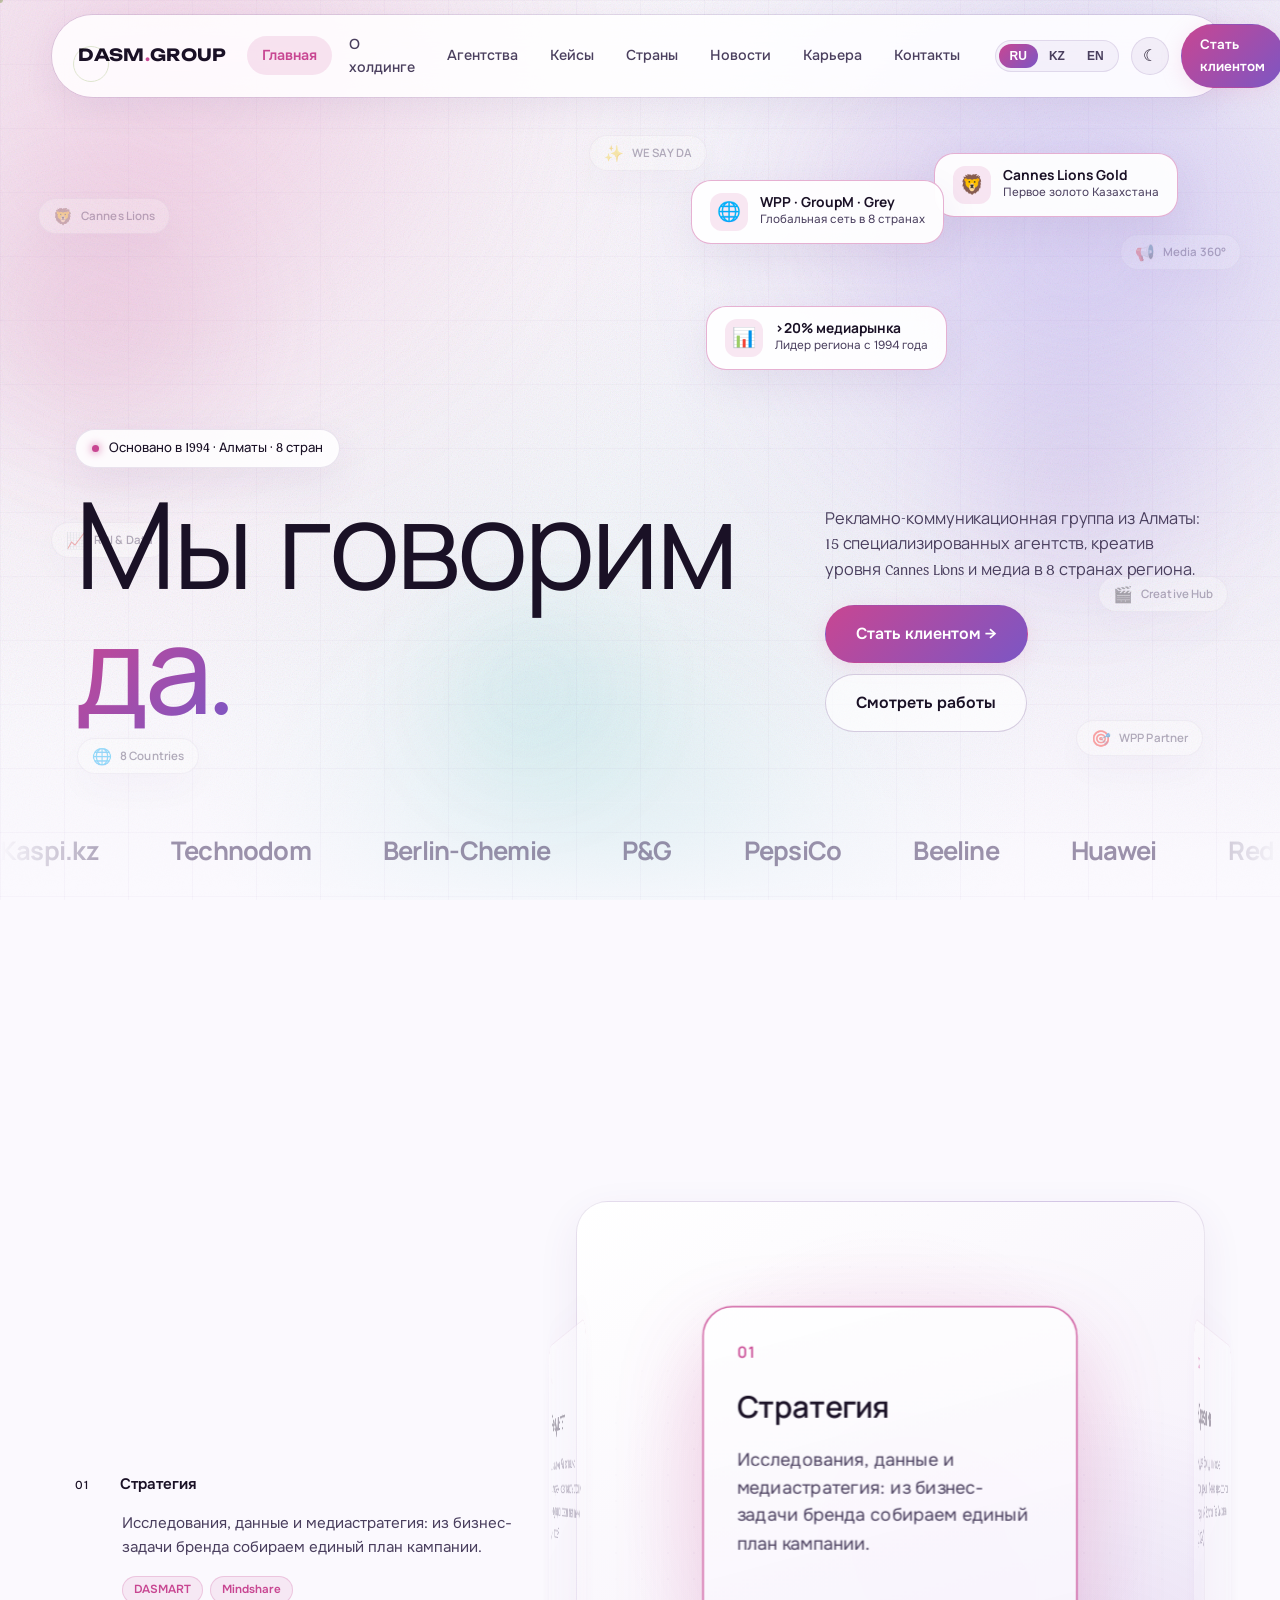
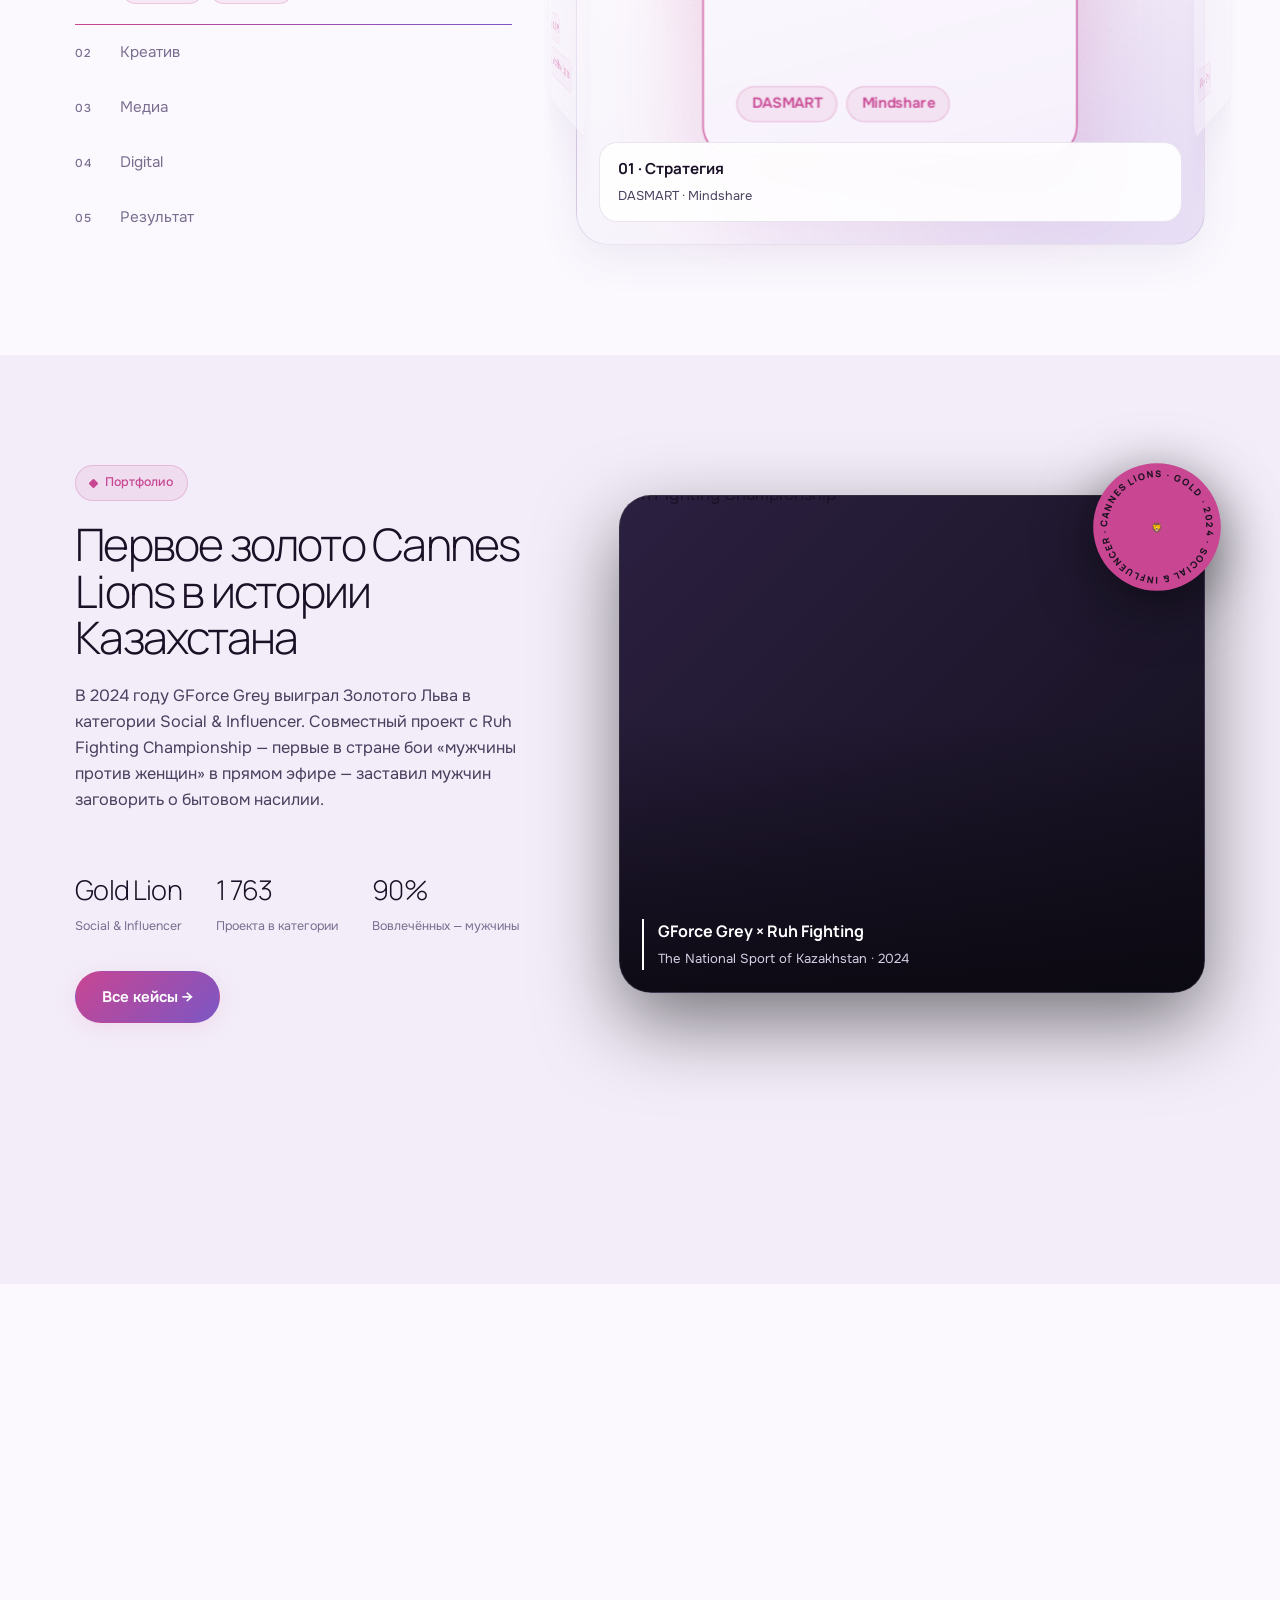
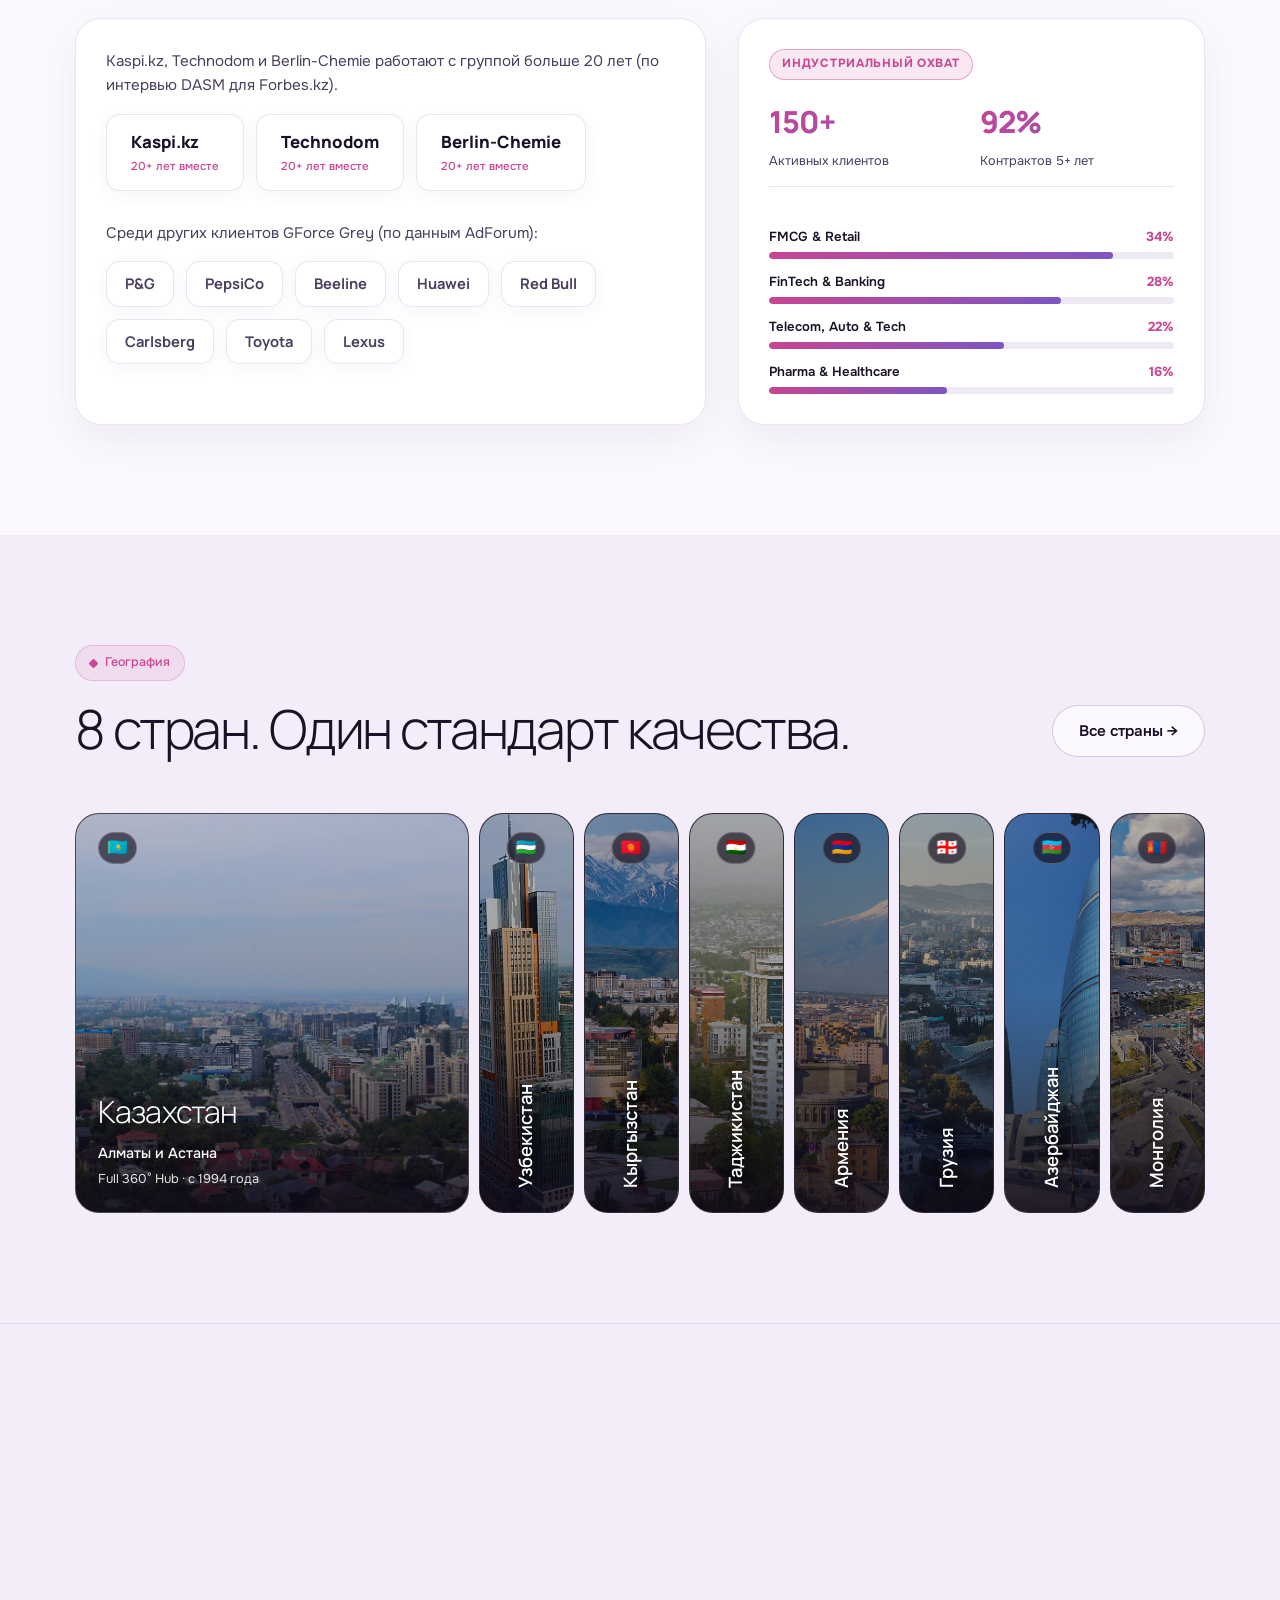
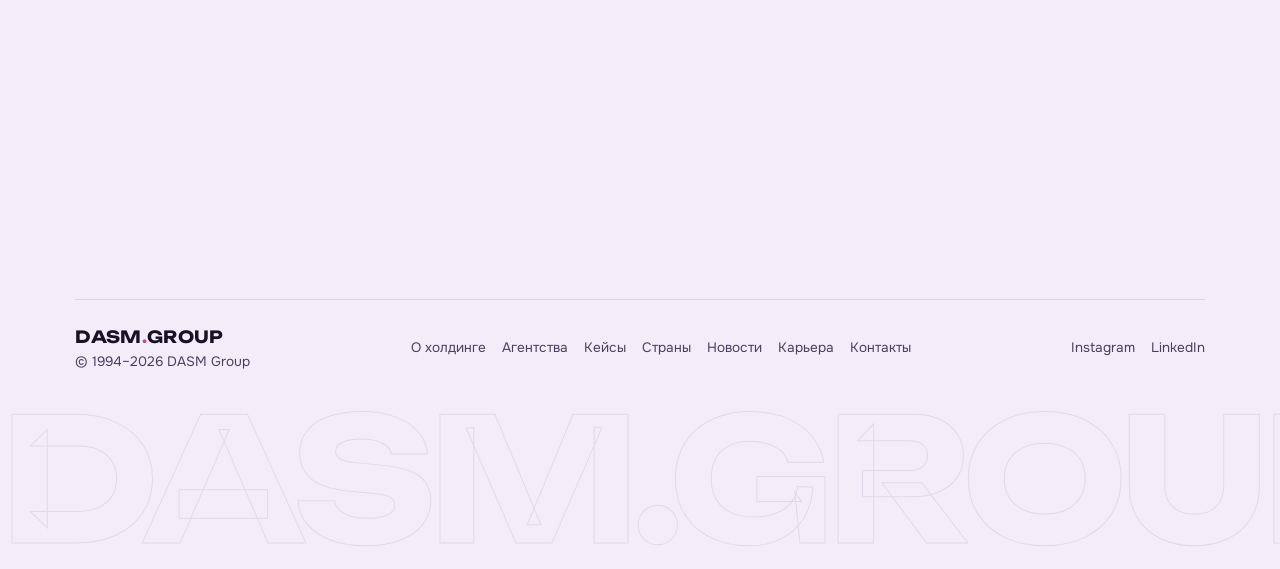
==== commit 3206620e: "Fix country photos with local authentic images, fix panel layout, and remove header background seam" ====
--- a/index.html
+++ b/index.html
@@ -351,49 +351,49 @@
 
                 <div class="panels reveal">
                     <div class="panel active" data-img="kz" style="--h:330" role="button" tabindex="0" aria-expanded="true">
-                        <img class="panel-photo" src="https://images.unsplash.com/photo-1558588942-930faae5a389?auto=format&fit=crop&w=1000&q=80" alt="Казахстан" loading="lazy">
+                        <img class="panel-photo" src="images/countries/kz.jpg" alt="Казахстан" loading="lazy">
                         <span class="panel-flag">🇰🇿</span>
                         <span class="panel-name">Казахстан</span>
                         <span class="panel-more"><small>Алматы и Астана</small><em>Full 360° Hub · с 1994 года</em></span>
                     </div>
                     <div class="panel" data-img="uz" style="--h:200" role="button" tabindex="0" aria-expanded="false">
-                        <img class="panel-photo" src="https://images.unsplash.com/photo-1596484552834-6a58f850e0a1?auto=format&fit=crop&w=1000&q=80" alt="Узбекистан" loading="lazy">
+                        <img class="panel-photo" src="images/countries/uz.jpg" alt="Узбекистан" loading="lazy">
                         <span class="panel-flag">🇺🇿</span>
                         <span class="panel-name">Узбекистан</span>
                         <span class="panel-more"><small>Ташкент</small><em>FMCG &amp; FinTech · TV &amp; Telegram</em></span>
                     </div>
                     <div class="panel" data-img="kg" style="--h:160" role="button" tabindex="0" aria-expanded="false">
-                        <img class="panel-photo" src="https://images.unsplash.com/photo-1546708973-b339540b5162?auto=format&fit=crop&w=1000&q=80" alt="Кыргызстан" loading="lazy">
+                        <img class="panel-photo" src="images/countries/kg.jpg" alt="Кыргызстан" loading="lazy">
                         <span class="panel-flag">🇰🇬</span>
                         <span class="panel-name">Кыргызстан</span>
                         <span class="panel-more"><small>Бишкек</small><em>Media &amp; Digital · OOH · BTL</em></span>
                     </div>
                     <div class="panel" data-img="tj" style="--h:20" role="button" tabindex="0" aria-expanded="false">
-                        <img class="panel-photo" src="https://images.unsplash.com/photo-1464822759023-fed622ff2c3b?auto=format&fit=crop&w=1000&q=80" alt="Таджикистан" loading="lazy">
+                        <img class="panel-photo" src="images/countries/tj.jpg" alt="Таджикистан" loading="lazy">
                         <span class="panel-flag">🇹🇯</span>
                         <span class="panel-name">Таджикистан</span>
                         <span class="panel-more"><small>Душанбе</small><em>OOH &amp; TV · BTL &amp; Trade</em></span>
                     </div>
                     <div class="panel" data-img="am" style="--h:270" role="button" tabindex="0" aria-expanded="false">
-                        <img class="panel-photo" src="https://images.unsplash.com/photo-1589308078059-be1415eab4c3?auto=format&fit=crop&w=1000&q=80" alt="Армения" loading="lazy">
+                        <img class="panel-photo" src="images/countries/am.jpg" alt="Армения" loading="lazy">
                         <span class="panel-flag">🇦🇲</span>
                         <span class="panel-name">Армения</span>
                         <span class="panel-more"><small>Ереван</small><em>Media &amp; Digital · PR &amp; Events</em></span>
                     </div>
                     <div class="panel" data-img="ge" style="--h:355" role="button" tabindex="0" aria-expanded="false">
-                        <img class="panel-photo" src="https://images.unsplash.com/photo-1565008576549-57569a493bf0?auto=format&fit=crop&w=1000&q=80" alt="Грузия" loading="lazy">
+                        <img class="panel-photo" src="images/countries/ge.jpg" alt="Грузия" loading="lazy">
                         <span class="panel-flag">🇬🇪</span>
                         <span class="panel-name">Грузия</span>
                         <span class="panel-more"><small>Тбилиси</small><em>Production Hub · Omnichannel</em></span>
                     </div>
                     <div class="panel" data-img="az" style="--h:190" role="button" tabindex="0" aria-expanded="false">
-                        <img class="panel-photo" src="https://images.unsplash.com/photo-1596306499317-8490232098fa?auto=format&fit=crop&w=1000&q=80" alt="Азербайджан" loading="lazy">
+                        <img class="panel-photo" src="images/countries/az.jpg" alt="Азербайджан" loading="lazy">
                         <span class="panel-flag">🇦🇿</span>
                         <span class="panel-name">Азербайджан</span>
                         <span class="panel-more"><small>Баку</small><em>Media Buying · Sponsorship</em></span>
                     </div>
                     <div class="panel" data-img="mn" style="--h:45" role="button" tabindex="0" aria-expanded="false">
-                        <img class="panel-photo" src="https://images.unsplash.com/photo-1516466723877-e4ec1d736c8a?auto=format&fit=crop&w=1000&q=80" alt="Монголия" loading="lazy">
+                        <img class="panel-photo" src="images/countries/mn.jpg" alt="Монголия" loading="lazy">
                         <span class="panel-flag">🇲🇳</span>
                         <span class="panel-name">Монголия</span>
                         <span class="panel-more"><small>Улан-Батор</small><em>Full Media · с 2010 года</em></span>
--- a/style.css
+++ b/style.css
@@ -3066,9 +3066,10 @@
     width: 100%;
     height: 100%;
     object-fit: cover;
+    object-position: center;
     z-index: 0;
     transition: transform 0.85s var(--ease), filter 0.5s ease;
-    filter: brightness(0.88) saturate(1.1);
+    filter: brightness(0.88) saturate(1.08);
 }
 .panel:hover .panel-photo,
 .panel.active .panel-photo {
@@ -3079,17 +3080,60 @@
     content: '';
     position: absolute;
     inset: 0;
-    background: linear-gradient(to top, rgba(14, 10, 24, 0.86) 0%, rgba(14, 10, 24, 0.25) 55%, rgba(14, 10, 24, 0.15) 100%);
+    background: linear-gradient(to top, rgba(14, 10, 24, 0.88) 0%, rgba(14, 10, 24, 0.28) 55%, rgba(14, 10, 24, 0.20) 100%);
     z-index: 1;
     transition: opacity 0.4s;
-}
-.panel > *:not(.panel-photo) {
-    position: relative;
+    pointer-events: none;
+}
+.panel-flag,
+.panel-name,
+.panel-more {
+    position: absolute !important;
     z-index: 2;
 }
+.panel-flag {
+    top: 18px;
+    left: 50%;
+    transform: translateX(-50%);
+    display: inline-flex;
+    align-items: center;
+    justify-content: center;
+    min-width: 38px;
+    height: 32px;
+    padding: 0 8px;
+    border-radius: 99px;
+    background: rgba(18, 12, 28, 0.62);
+    border: 1px solid rgba(255, 255, 255, 0.24);
+    backdrop-filter: blur(8px);
+    -webkit-backdrop-filter: blur(8px);
+    font-size: 1.05rem;
+    font-weight: 700;
+    color: #ffffff;
+    transition: left 0.45s var(--ease), transform 0.45s var(--ease);
+}
+.panel.active .panel-flag {
+    left: 22px;
+    transform: none;
+}
 .panel .panel-name {
+    left: 50%;
+    bottom: 24px;
+    transform: translateX(-50%) rotate(180deg);
+    transform-origin: center;
+    writing-mode: vertical-rl;
     color: #ffffff !important;
-    text-shadow: 0 2px 12px rgba(0, 0, 0, 0.65);
+    text-shadow: 0 2px 12px rgba(0, 0, 0, 0.75);
+}
+.panel.active .panel-name {
+    left: 22px;
+    bottom: 76px;
+    transform: none;
+    writing-mode: horizontal-tb;
+}
+.panel-more {
+    left: 22px;
+    right: 22px;
+    bottom: 22px;
 }
 .panel-more small {
     color: #ffffff !important;
@@ -3097,6 +3141,26 @@
 }
 .panel-more em {
     color: rgba(255, 255, 255, 0.88) !important;
+}
+@media (max-width: 720px) {
+    .panel-flag,
+    .panel.active .panel-flag {
+        left: 18px;
+        top: 50%;
+        transform: translateY(-50%);
+    }
+    .panel.active .panel-flag {
+        top: 20px;
+        transform: none;
+    }
+    .panel .panel-name,
+    .panel.active .panel-name {
+        writing-mode: horizontal-tb;
+        transform: none;
+        left: 68px;
+        top: 22px;
+        bottom: auto;
+    }
 }
 
 /* --- Глобус: навигация по странам и 3D-бейджи стран --- */
@@ -3407,5 +3471,22 @@
     }
 }
 
-/* Ensure main content sits above float layer */
-main, .header, .footer { position: relative; z-index: 1; }+/* Ensure main content sits above float layer while header stays fixed above everything without seam */
+main, .footer {
+    position: relative;
+    z-index: 1;
+}
+.header {
+    position: fixed !important;
+    z-index: 1000 !important;
+}
+.hero-v2 {
+    background: transparent;
+}
+.aurora {
+    -webkit-mask-image: linear-gradient(to bottom, #000 0%, #000 72%, transparent 100%);
+    mask-image: linear-gradient(to bottom, #000 0%, #000 72%, transparent 100%);
+}
+.aurora::before {
+    background: none;
+}
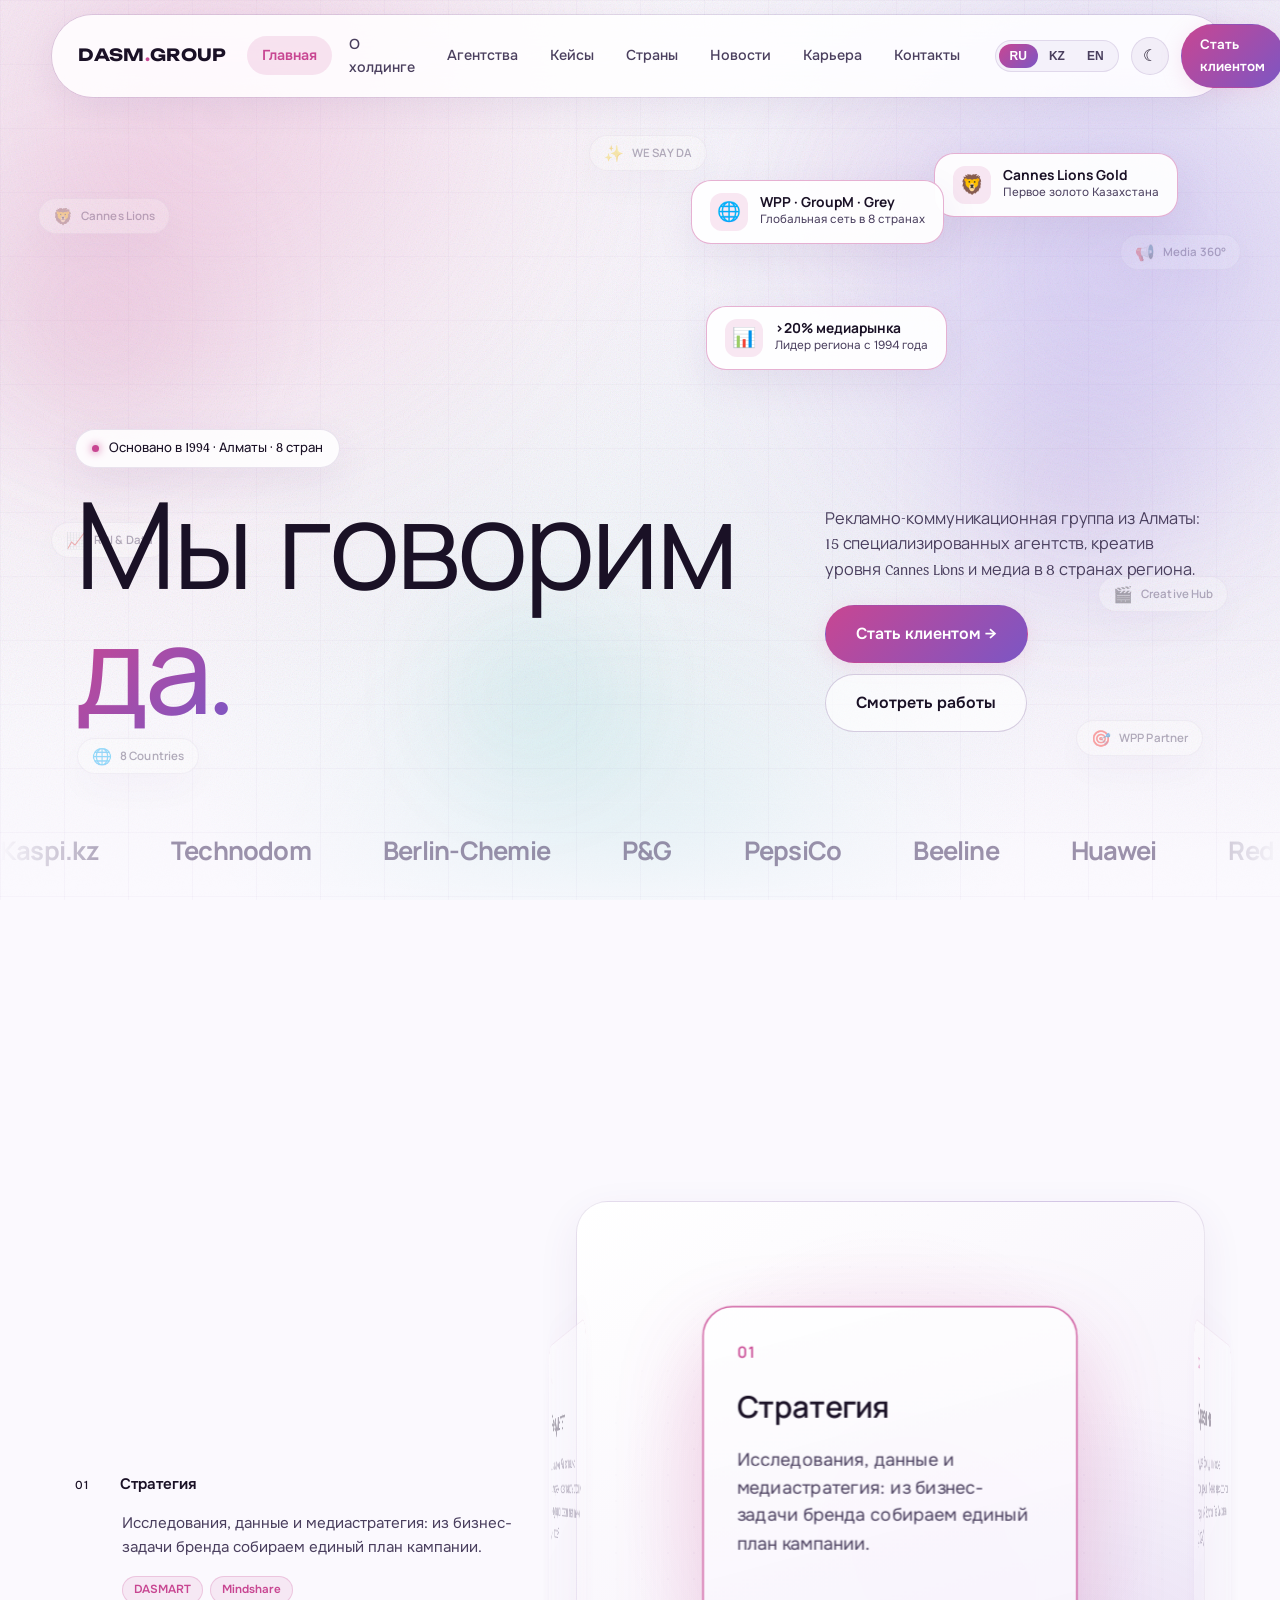
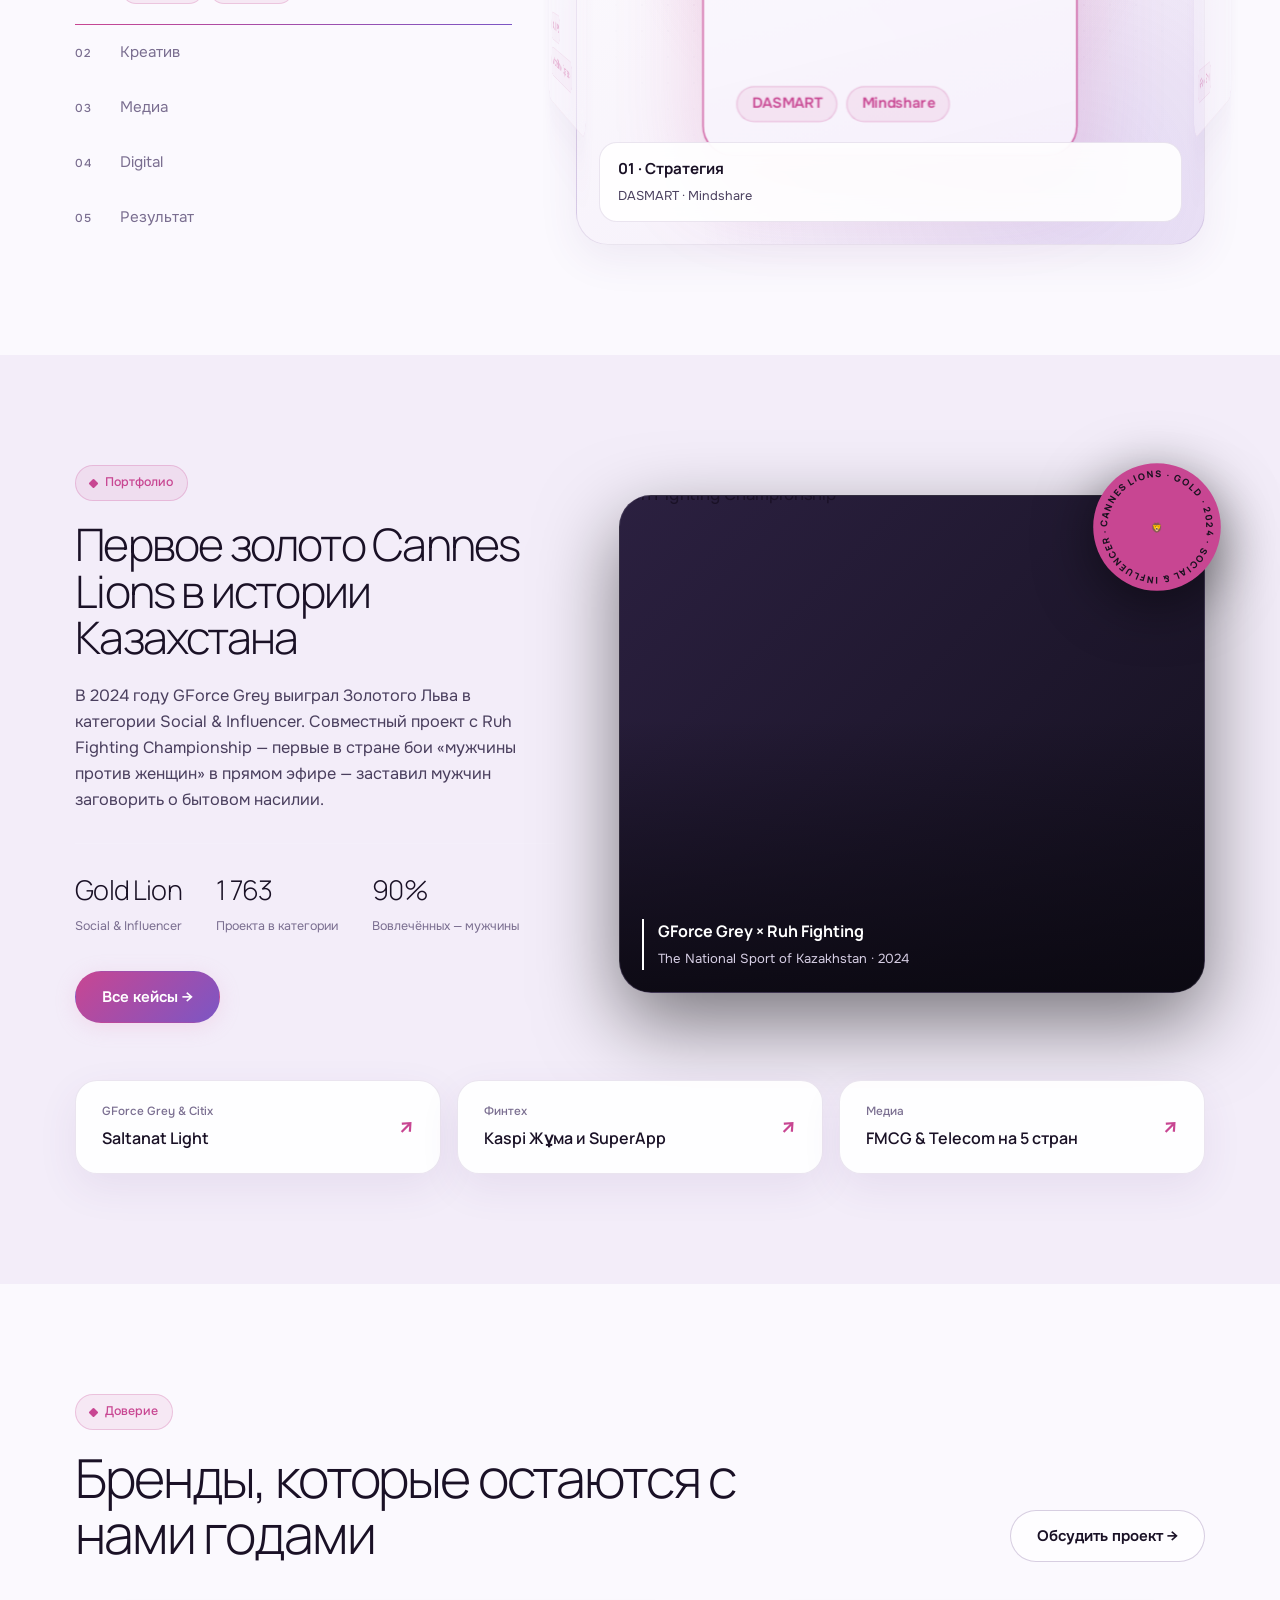
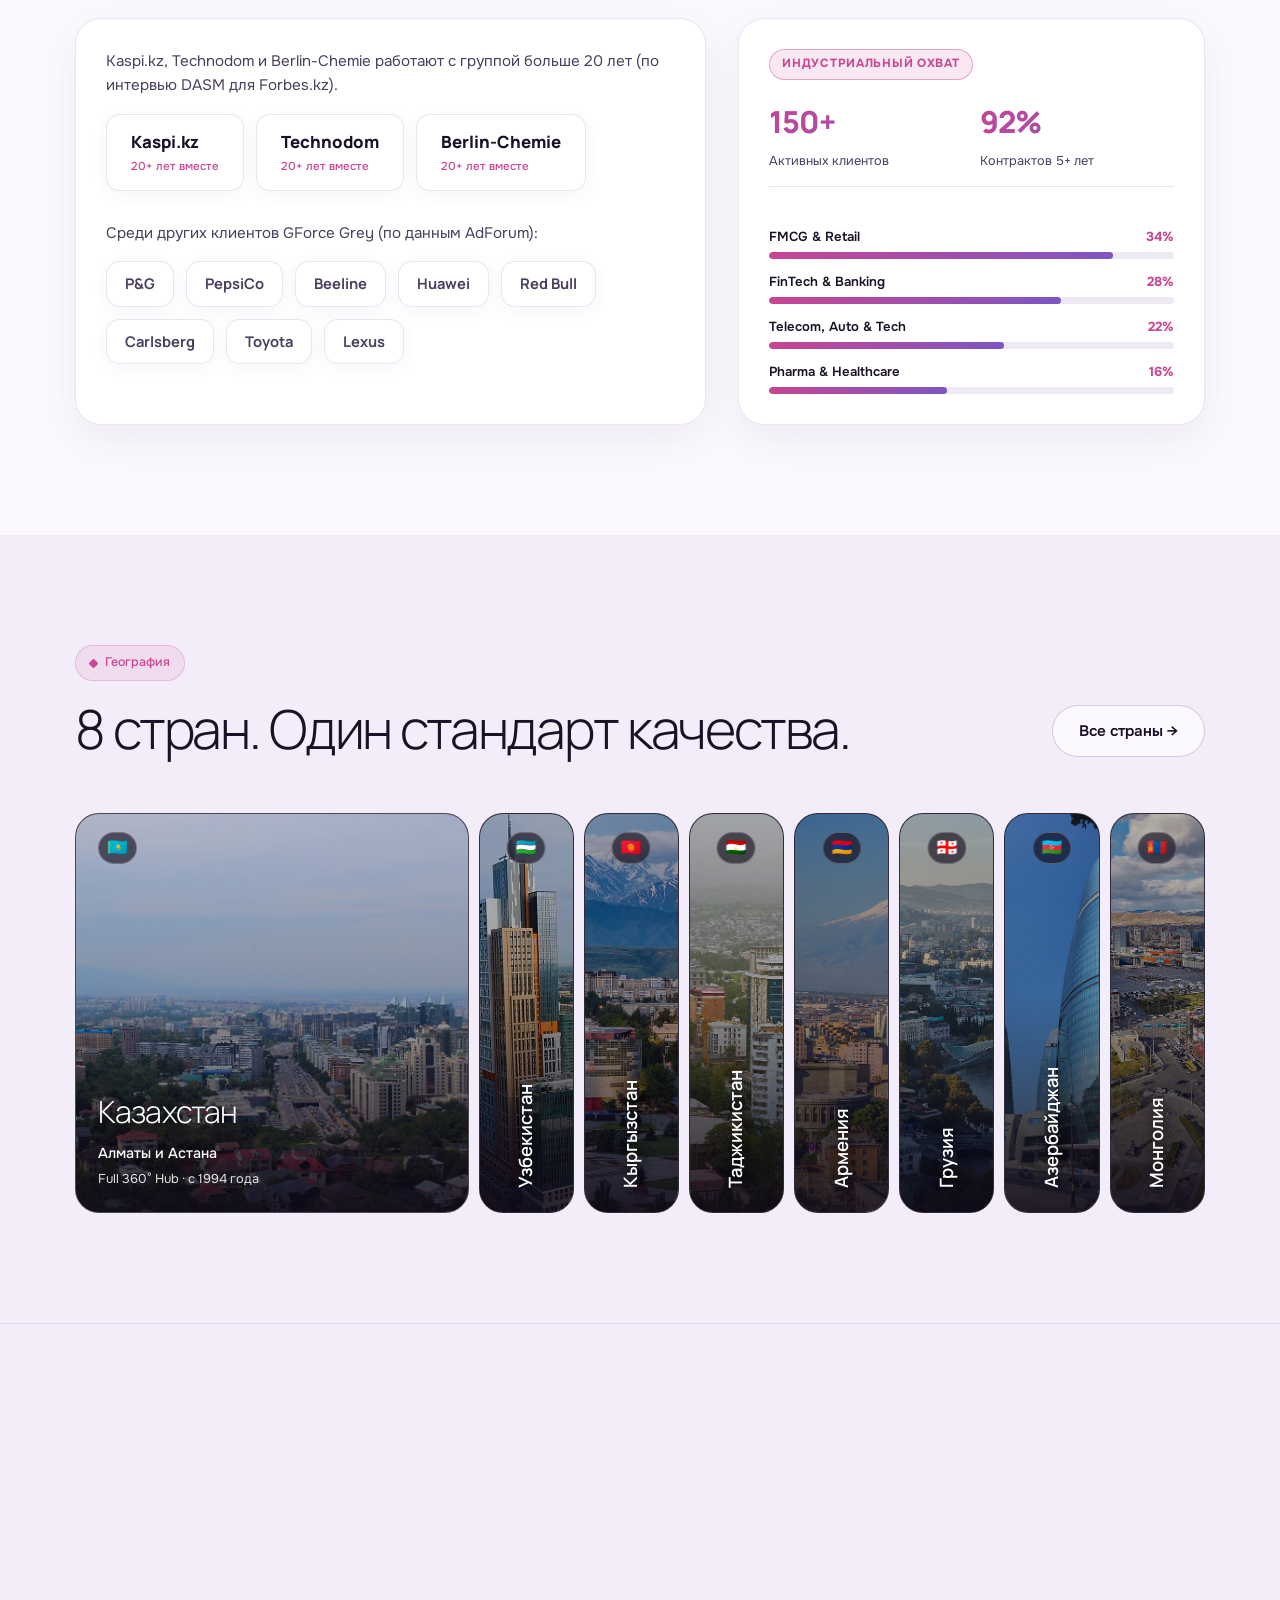
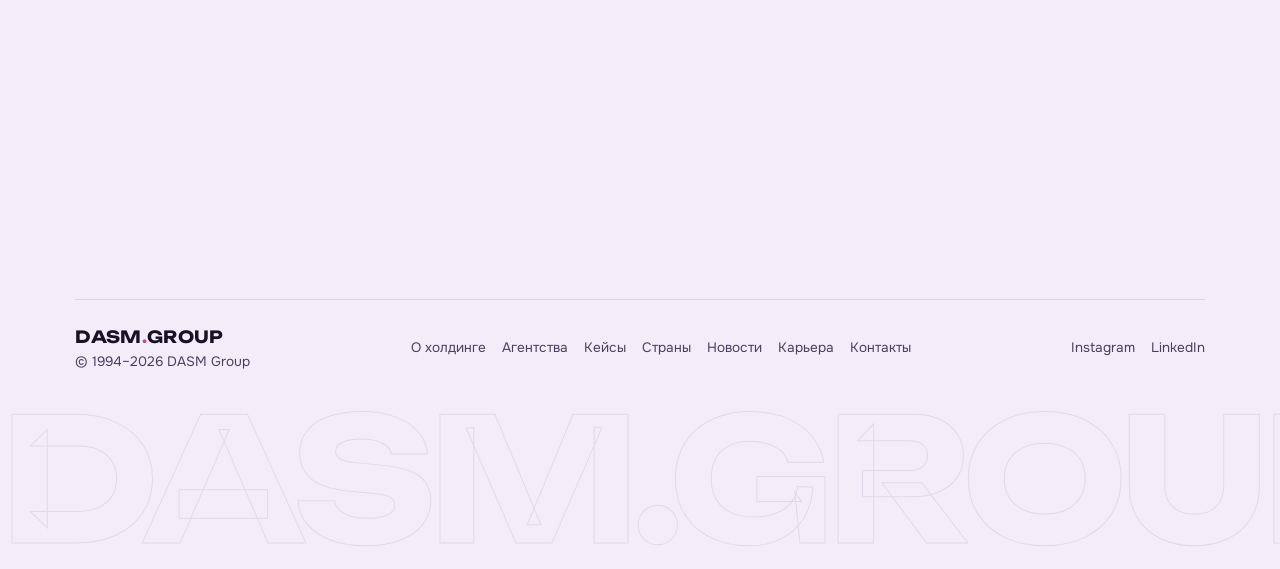
==== commit eee58de3: "Force cache bust on JS/CSS and completely disable all cursor-following circles" ====
--- a/index.html
+++ b/index.html
@@ -17,8 +17,9 @@
     <link rel="preconnect" href="https://fonts.googleapis.com">
     <link rel="preconnect" href="https://fonts.gstatic.com" crossorigin>
     <link href="https://fonts.googleapis.com/css2?family=Manrope:wght@200..800&family=Onest:wght@400;500;600;700&family=Unbounded:wght@600;700&display=swap" rel="stylesheet">
-    <link rel="stylesheet" href="style.css">
-    <script src="3d-ui.js" defer></script>
+    <link rel="stylesheet" href="style.css?v=20261021c">
+    <script src="3d-ui.js?v=20261021c" defer></script>
+    <style>.cursor-dot,.cursor-ring{display:none!important;opacity:0!important;visibility:hidden!important;width:0!important;height:0!important}</style>
 </head>
 <body>
     <header class="header" id="header">
@@ -469,13 +470,13 @@
         </div>
     </footer>
 
-    <script src="i18n.js"></script>
-    <script src="script.js"></script>
-    <script src="3d-ui.js" defer></script>
+    <script src="i18n.js?v=20261021c"></script>
+    <script src="script.js?v=20261021c"></script>
+    <script src="3d-ui.js?v=20261021c" defer></script>
 
     <script type="importmap">
     { "imports": { "three": "https://unpkg.com/three@0.162.0/build/three.module.js" } }
     </script>
-    <script type="module" src="3d.js"></script>
+    <script type="module" src="3d.js?v=20261021c"></script>
 </body>
 </html>
--- a/style.css
+++ b/style.css
@@ -1814,22 +1814,13 @@
 
 .reveal.visible { opacity: 1; transform: none; filter: none; }
 
-/* ---------- Подсветка карточек под курсором ---------- */
+/* ---------- Подсветка карточек под курсором (отключено) ---------- */
 .card, .case-card, .person, .tl-item, .vacancy-item, .stat-item { position: relative; overflow: hidden; }
 
 .card::after, .case-card::after, .person::after, .tl-item::after,
 .vacancy-item::after, .panel::after {
-    content: '';
-    position: absolute;
-    inset: 0;
-    pointer-events: none;
-    opacity: 0;
-    background: radial-gradient(420px circle at var(--mx, 50%) var(--my, 50%), rgba(232, 160, 200, 0.14), transparent 45%);
-    transition: opacity 0.4s;
-}
-
-.card:hover::after, .case-card:hover::after, .person:hover::after,
-.tl-item:hover::after, .vacancy-item:hover::after, .panel:hover::after { opacity: 1; }
+    display: none !important;
+}
 
 .card, .case-card, .person, .tl-item, .vacancy-item {
     border-radius: 24px;
@@ -2610,36 +2601,10 @@
     .card-3d-text { font-size: 0.82rem; }
 }
 
-/* --- Курсор --- */
-.cursor-dot, .cursor-ring {
-    position: fixed;
-    top: 0; left: 0;
-    pointer-events: none;
-    z-index: 9999;
-    border-radius: 50%;
-    mix-blend-mode: difference;
-    will-change: transform;
-}
-.cursor-dot {
-    width: 6px; height: 6px;
-    background: #fff;
-}
-.cursor-ring {
-    width: 36px; height: 36px;
-    border: 1.5px solid #fff;
-    opacity: 0.6;
-    transition: width 0.25s ease, height 0.25s ease, opacity 0.25s ease;
-}
-.cursor-ring.hover {
-    width: 64px; height: 64px;
-    opacity: 1;
-}
-@media (hover: none) {
-    .cursor-dot, .cursor-ring { display: none; }
-}
+/* --- Кастомный курсор отключён --- */
+.cursor-dot, .cursor-ring { display: none !important; }
 @media (prefers-reduced-motion: reduce) {
     #hero3d, #globe3d { display: none; }
-    .cursor-dot, .cursor-ring { display: none; }
 }
 
 /* ==========================================================================
@@ -3489,4 +3454,583 @@
 }
 .aurora::before {
     background: none;
+}
+
+/* ==========================================================================
+   V5 — ПОЛНАЯ МОБИЛЬНАЯ АДАПТАЦИЯ (Планшеты и Смартфоны)
+   ========================================================================== */
+html, body {
+    max-width: 100%;
+    overflow-x: hidden;
+}
+
+/* --- Планшеты и мобильное меню (до 1100px) --- */
+@media (max-width: 1100px) {
+    .burger {
+        display: inline-flex;
+        align-items: center;
+        justify-content: center;
+        width: 38px;
+        height: 38px;
+        border-radius: 50%;
+        border: 1px solid var(--border-color);
+        background: rgba(120, 80, 160, 0.08);
+        padding: 0;
+        flex-shrink: 0;
+        position: relative;
+        z-index: 5;
+    }
+
+    .nav {
+        position: fixed;
+        top: 76px;
+        left: 4vw;
+        right: 4vw;
+        bottom: auto;
+        width: 92vw;
+        height: auto;
+        max-height: calc(100dvh - 96px);
+        overflow-y: auto;
+        padding: 20px;
+        gap: 6px;
+        border-radius: 26px;
+        border: 1px solid var(--border-color);
+        background: rgba(16, 13, 24, 0.96);
+        box-shadow: 0 24px 64px rgba(0, 0, 0, 0.45);
+        backdrop-filter: blur(24px);
+        -webkit-backdrop-filter: blur(24px);
+        flex-direction: column;
+        align-items: stretch;
+        transform: translateY(-12px) scale(0.98);
+        opacity: 0;
+        visibility: hidden;
+        pointer-events: none;
+        z-index: 999;
+        transition: opacity 0.3s var(--ease), transform 0.3s var(--ease), visibility 0.3s;
+    }
+
+    [data-theme="light"] .nav {
+        background: rgba(255, 255, 255, 0.97);
+        box-shadow: 0 24px 60px rgba(80, 40, 120, 0.18);
+    }
+
+    .nav.open {
+        opacity: 1;
+        visibility: visible;
+        pointer-events: auto;
+        transform: translateY(0) scale(1);
+    }
+
+    .nav-link {
+        font-family: var(--font-display);
+        font-size: 1.2rem;
+        font-weight: 600;
+        letter-spacing: -0.01em;
+        padding: 12px 16px;
+        border-radius: 14px;
+        width: 100%;
+        background: transparent !important;
+    }
+
+    .nav-link.active {
+        background: rgba(200, 70, 146, 0.12) !important;
+        color: var(--accent-primary) !important;
+    }
+}
+
+/* --- Смартфоны (до 768px) --- */
+@media (max-width: 768px) {
+    .container {
+        width: 100%;
+        padding: 0 16px;
+    }
+
+    /* Компактная шапка-капсула на телефоне */
+    .header {
+        top: 10px;
+        width: calc(100% - 20px);
+    }
+    .header .header-inner {
+        padding: 7px 8px 7px 14px;
+        gap: 8px;
+    }
+    .logo {
+        font-size: 0.92rem;
+        white-space: nowrap;
+    }
+    .header-actions {
+        gap: 6px;
+    }
+    .header-actions .btn-sm {
+        display: none;
+    }
+    .lang-switcher {
+        padding: 2px;
+    }
+    .lang-btn {
+        padding: 4px 7px;
+        font-size: 0.68rem;
+    }
+    .theme-toggle,
+    .burger {
+        width: 34px;
+        height: 34px;
+        font-size: 0.9rem;
+    }
+    .burger span {
+        width: 16px;
+    }
+    .nav {
+        top: 64px;
+        left: 10px;
+        right: 10px;
+        width: calc(100% - 20px);
+        max-height: calc(100dvh - 78px);
+        padding: 16px;
+        border-radius: 22px;
+    }
+    .nav-link {
+        font-size: 1.08rem;
+        padding: 11px 14px;
+    }
+
+    /* Главный экран (Hero V2) на мобилке */
+    .hero-v2 {
+        min-height: auto;
+        justify-content: flex-start;
+        padding: 96px 0 16px;
+    }
+    .hero-v2-inner {
+        grid-template-columns: 1fr;
+        gap: 18px;
+    }
+    .hero-pill {
+        font-size: 0.72rem;
+        padding: 6px 12px;
+        line-height: 1.35;
+        max-width: 100%;
+        white-space: normal;
+    }
+    .hero-title-xl {
+        font-size: clamp(2rem, 8.4vw, 3rem);
+        line-height: 1.06;
+        letter-spacing: -0.025em;
+        word-break: break-word;
+    }
+    .hero-title-xl .ln {
+        overflow: visible;
+        padding: 0.02em 0;
+    }
+    .scramble {
+        white-space: normal;
+        display: inline;
+    }
+    .hero-side {
+        gap: 16px;
+        padding-bottom: 0;
+    }
+    .hero-side p {
+        font-size: 0.95rem;
+        line-height: 1.55;
+    }
+    .hero-cta {
+        display: grid;
+        grid-template-columns: 1fr 1fr;
+        gap: 10px;
+        width: 100%;
+    }
+    .hero-cta .btn {
+        width: 100%;
+        padding: 12px 14px;
+        font-size: 0.88rem;
+        text-align: center;
+    }
+    .marquee {
+        margin-top: 28px;
+        padding: 18px 0;
+    }
+    .marquee-track span {
+        font-size: 1.1rem;
+        padding-right: 36px;
+    }
+
+    /* Внутренние страницы (Page Hero + Bento) */
+    .page-hero {
+        padding: 96px 0 36px;
+    }
+    .page-hero-grid {
+        grid-template-columns: 1fr;
+        gap: 22px;
+    }
+    .page-title {
+        font-size: clamp(1.75rem, 7.2vw, 2.5rem);
+        line-height: 1.08;
+        letter-spacing: -0.03em;
+        margin-bottom: 14px;
+        overflow-wrap: break-word;
+        word-break: break-word;
+    }
+    .page-lead {
+        font-size: 0.95rem;
+        line-height: 1.55;
+    }
+    .hero-bento {
+        grid-template-columns: repeat(2, 1fr);
+        gap: 10px;
+    }
+    .hb-card {
+        padding: 14px 12px;
+        border-radius: 18px;
+    }
+    .hb-icon {
+        width: 32px;
+        height: 32px;
+        font-size: 1rem;
+        margin-bottom: 8px;
+        border-radius: 10px;
+    }
+    .hb-card strong {
+        font-size: 1.05rem;
+    }
+    .hb-card span {
+        font-size: 0.74rem;
+    }
+
+    /* Секции и заголовки */
+    .section {
+        padding: 56px 0;
+    }
+    .section-header {
+        flex-direction: column;
+        align-items: flex-start;
+        gap: 14px;
+        margin-bottom: 28px;
+    }
+    .section-tag {
+        font-size: 0.72rem;
+        padding: 5px 12px;
+        margin-bottom: 10px;
+    }
+    .section-title {
+        font-size: clamp(1.55rem, 6.4vw, 2.2rem);
+        line-height: 1.12;
+        letter-spacing: -0.03em;
+    }
+
+    /* Блок статистики */
+    .stats-grid {
+        grid-template-columns: 1fr 1fr;
+    }
+    .stat-item {
+        padding: 22px 14px;
+    }
+    .stat-number {
+        font-size: clamp(2rem, 7.5vw, 2.6rem);
+        margin-bottom: 6px;
+    }
+    .stat-label {
+        font-size: 0.8rem;
+        line-height: 1.35;
+    }
+
+    /* Система DASM (3D-карусель без горизонтального вылета на телефонах) */
+    .system {
+        grid-template-columns: 1fr;
+        gap: 24px;
+    }
+    .sys-panel p,
+    .sys-panel .card-tags {
+        padding-left: 0;
+    }
+    .sys-stage {
+        min-height: 360px;
+        border-radius: 22px;
+        overflow: hidden !important;
+        padding: 16px;
+    }
+    .stage-3d {
+        perspective: none;
+    }
+    .ring-3d {
+        position: absolute;
+        inset: 16px 16px 76px 16px;
+        width: auto;
+        height: auto;
+        left: 16px;
+        top: 16px;
+        transform: none !important;
+    }
+    .card-3d {
+        width: 100%;
+        height: 100%;
+        left: 0;
+        top: 0;
+        padding: 20px;
+        border-radius: 20px;
+        transform: scale(0.95) !important;
+        opacity: 0;
+        pointer-events: none;
+        transition: opacity 0.35s ease, transform 0.35s ease;
+    }
+    .card-3d.is-active {
+        opacity: 1;
+        pointer-events: auto;
+        transform: scale(1) !important;
+    }
+    .card-3d-title {
+        font-size: 1.2rem;
+        margin-bottom: 8px;
+    }
+    .card-3d-text {
+        font-size: 0.84rem;
+        line-height: 1.45;
+    }
+    .sys-caption {
+        left: 12px;
+        right: 12px;
+        bottom: 12px;
+        padding: 10px 14px;
+        border-radius: 14px;
+    }
+    .sys-caption strong {
+        font-size: 0.84rem;
+    }
+    .sys-caption span {
+        font-size: 0.72rem;
+    }
+
+    /* Главный кейс (Feature) */
+    .feature {
+        grid-template-columns: 1fr;
+        gap: 28px;
+    }
+    .feature-copy > p {
+        font-size: 0.94rem;
+        margin: 14px 0 20px;
+    }
+    .feature-stats {
+        grid-template-columns: repeat(3, 1fr);
+        gap: 10px;
+        margin-bottom: 22px;
+        padding-top: 16px;
+    }
+    .feature-stats strong {
+        font-size: 1.25rem;
+    }
+    .feature-stats span {
+        font-size: 0.7rem;
+        line-height: 1.25;
+        display: block;
+    }
+    .feature-card {
+        border-radius: 22px;
+        aspect-ratio: 4 / 3;
+    }
+    .spin-badge {
+        width: 84px;
+        height: 84px;
+        top: -16px;
+        right: 10px;
+    }
+    .link-row {
+        grid-template-columns: 1fr;
+        gap: 10px;
+        margin-top: 28px;
+    }
+    .link-card {
+        padding: 16px 18px;
+        border-radius: 18px;
+    }
+
+    /* Клиенты, Таймлайн, Квиз, FAQ и Карточки */
+    .clients-bento,
+    .timeline-layout,
+    .quiz-layout,
+    .faq-layout {
+        grid-template-columns: 1fr;
+        gap: 18px;
+    }
+    .clients-bento-main,
+    .bento-stat-card,
+    .aside-showcase-body,
+    .card,
+    .case-body,
+    .quiz,
+    .contact-form,
+    .contact-form-large {
+        padding: 20px;
+        border-radius: 20px;
+    }
+    .card-media {
+        margin: -20px -20px 16px -20px;
+        height: 170px;
+    }
+    .bento-kpi-row strong {
+        font-size: 1.5rem;
+    }
+    .aside-showcase-card img {
+        height: 180px;
+    }
+
+    /* Фильтры (чипсы) с удобным горизонтальным скроллом на телефонах */
+    .filter-bar {
+        display: flex;
+        flex-wrap: nowrap;
+        overflow-x: auto;
+        gap: 8px;
+        padding-bottom: 6px;
+        margin-bottom: 22px;
+        -webkit-overflow-scrolling: touch;
+        scrollbar-width: none;
+    }
+    .filter-bar::-webkit-scrollbar {
+        display: none;
+    }
+    .chip {
+        flex-shrink: 0;
+        padding: 8px 14px;
+        font-size: 0.8rem;
+    }
+
+    /* Секция Географии (.panels) на мобилке */
+    .panels {
+        flex-direction: column;
+        height: auto;
+        gap: 10px;
+    }
+    .panel {
+        flex: none;
+        height: 68px;
+        border-radius: 18px;
+    }
+    .panel.active {
+        flex: none;
+        height: 210px;
+        border-radius: 22px;
+    }
+    .panel-flag {
+        left: 14px;
+        top: 50%;
+        transform: translateY(-50%);
+        min-width: 34px;
+        height: 28px;
+        font-size: 0.92rem;
+    }
+    .panel.active .panel-flag {
+        left: 16px;
+        top: 16px;
+        transform: none;
+    }
+    .panel .panel-name {
+        writing-mode: horizontal-tb;
+        transform: translateY(-50%);
+        left: 60px;
+        top: 50%;
+        bottom: auto;
+        font-size: 1.08rem;
+        font-weight: 600;
+    }
+    .panel.active .panel-name {
+        writing-mode: horizontal-tb;
+        transform: none;
+        left: 16px;
+        top: auto;
+        bottom: 66px;
+        font-size: 1.45rem;
+        font-weight: 700;
+    }
+    .panel-more {
+        left: 16px;
+        right: 16px;
+        bottom: 14px;
+    }
+    .panel-more small {
+        font-size: 0.84rem;
+    }
+    .panel-more em {
+        font-size: 0.74rem;
+    }
+
+    /* 3D-глобус на странице «Страны» */
+    .globe-section {
+        padding: 20px 0 24px;
+    }
+    .globe-nav {
+        flex-wrap: nowrap;
+        justify-content: flex-start;
+        overflow-x: auto;
+        padding-bottom: 6px;
+        margin-bottom: 12px;
+        -webkit-overflow-scrolling: touch;
+        scrollbar-width: none;
+    }
+    .globe-nav::-webkit-scrollbar {
+        display: none;
+    }
+    .globe-country-btn {
+        flex-shrink: 0;
+        padding: 7px 12px;
+        font-size: 0.78rem;
+    }
+    .globe-wrap {
+        height: 360px;
+        border-radius: 22px;
+    }
+    .globe-pin {
+        padding: 3px 7px;
+        font-size: 0.65rem;
+        gap: 4px;
+    }
+    .globe-legend {
+        left: 10px;
+        right: 10px;
+        bottom: 10px;
+        font-size: 0.7rem;
+        padding: 8px 10px;
+        flex-direction: row;
+        flex-wrap: wrap;
+        gap: 4px 12px;
+    }
+
+    /* Футер на мобилке */
+    .footer {
+        padding: 56px 0 0;
+    }
+    .footer-top-grid {
+        grid-template-columns: 1fr;
+        gap: 28px;
+    }
+    .footer-bottom {
+        flex-direction: column;
+        align-items: flex-start;
+        gap: 16px;
+        padding: 24px 0;
+    }
+    .footer-links {
+        display: flex;
+        flex-wrap: wrap;
+        gap: 10px 16px;
+    }
+}
+
+/* --- Маленькие экраны смартфонов (до 420px) --- */
+@media (max-width: 420px) {
+    .logo {
+        font-size: 0.84rem;
+    }
+    .lang-btn {
+        padding: 3px 6px;
+        font-size: 0.64rem;
+    }
+    .theme-toggle,
+    .burger {
+        width: 30px;
+        height: 30px;
+    }
+    .hero-cta {
+        grid-template-columns: 1fr;
+    }
+    .stats-grid {
+        grid-template-columns: 1fr 1fr;
+    }
 }
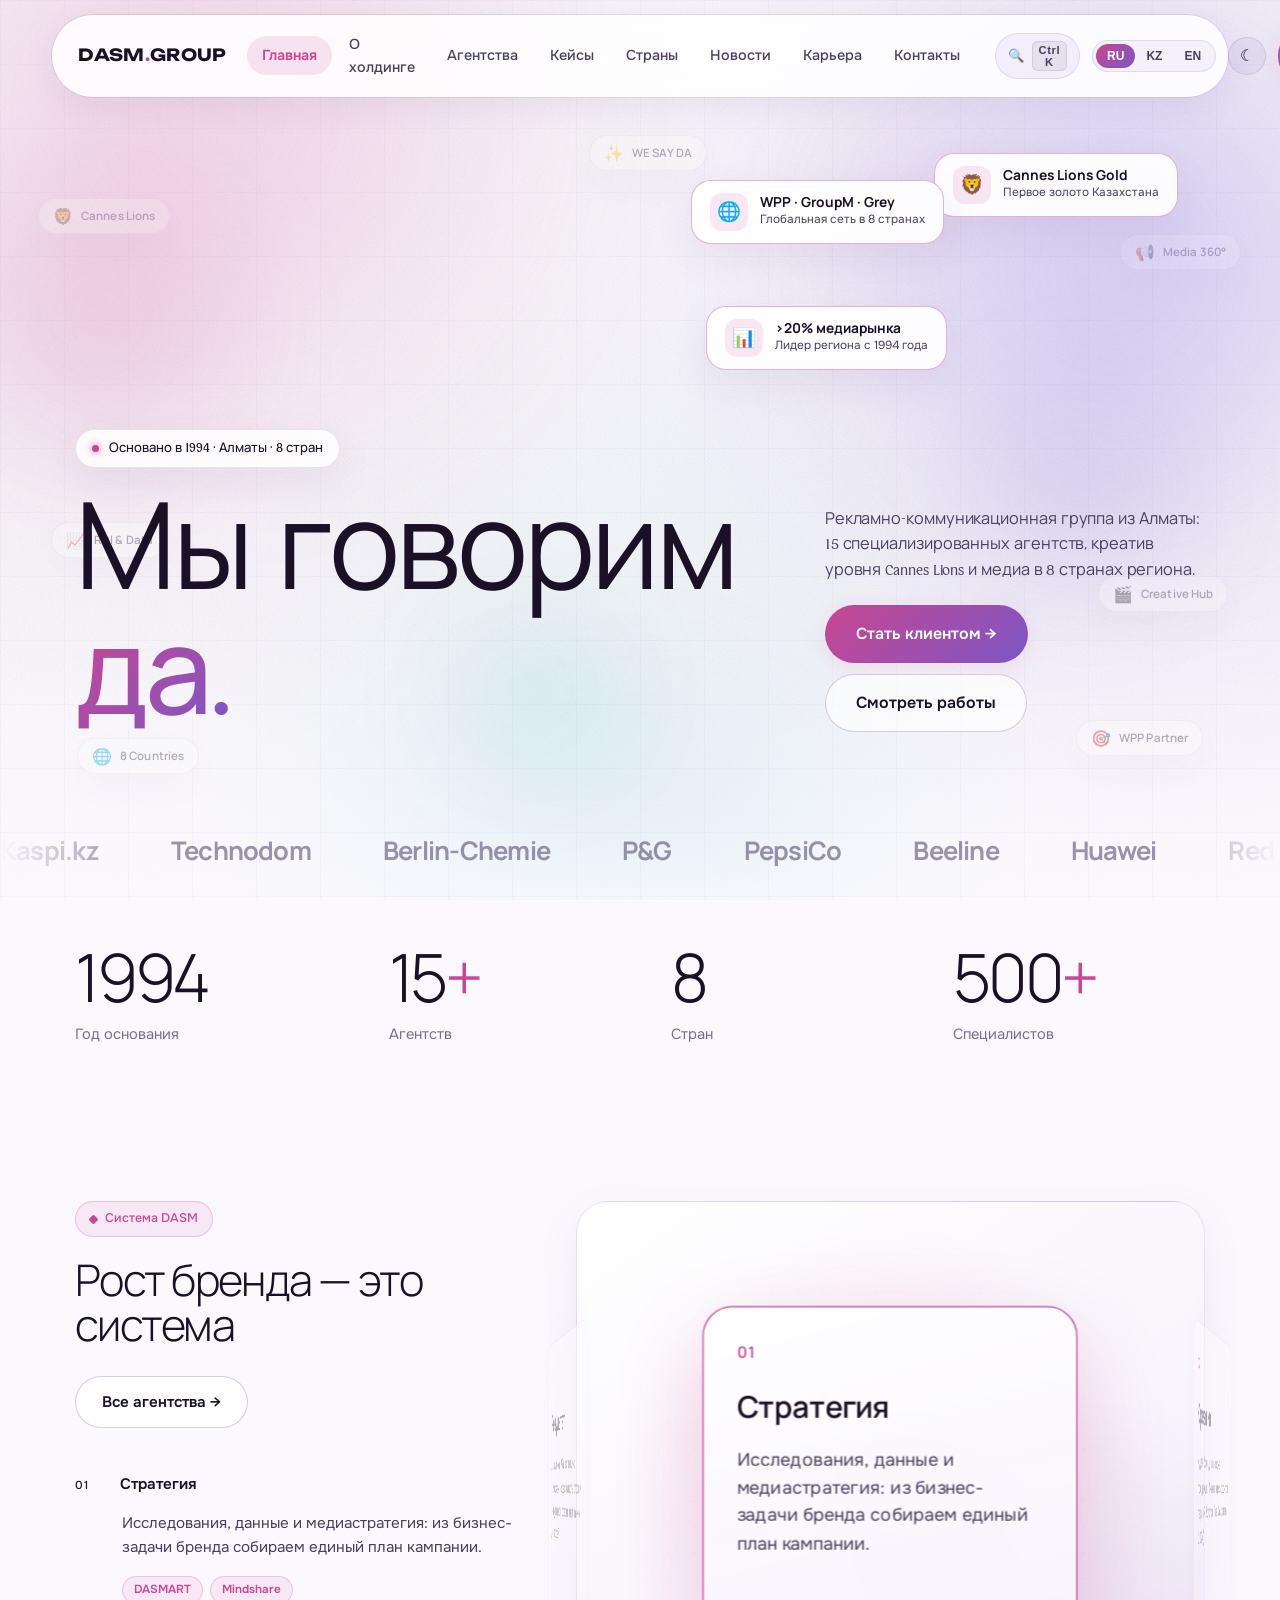
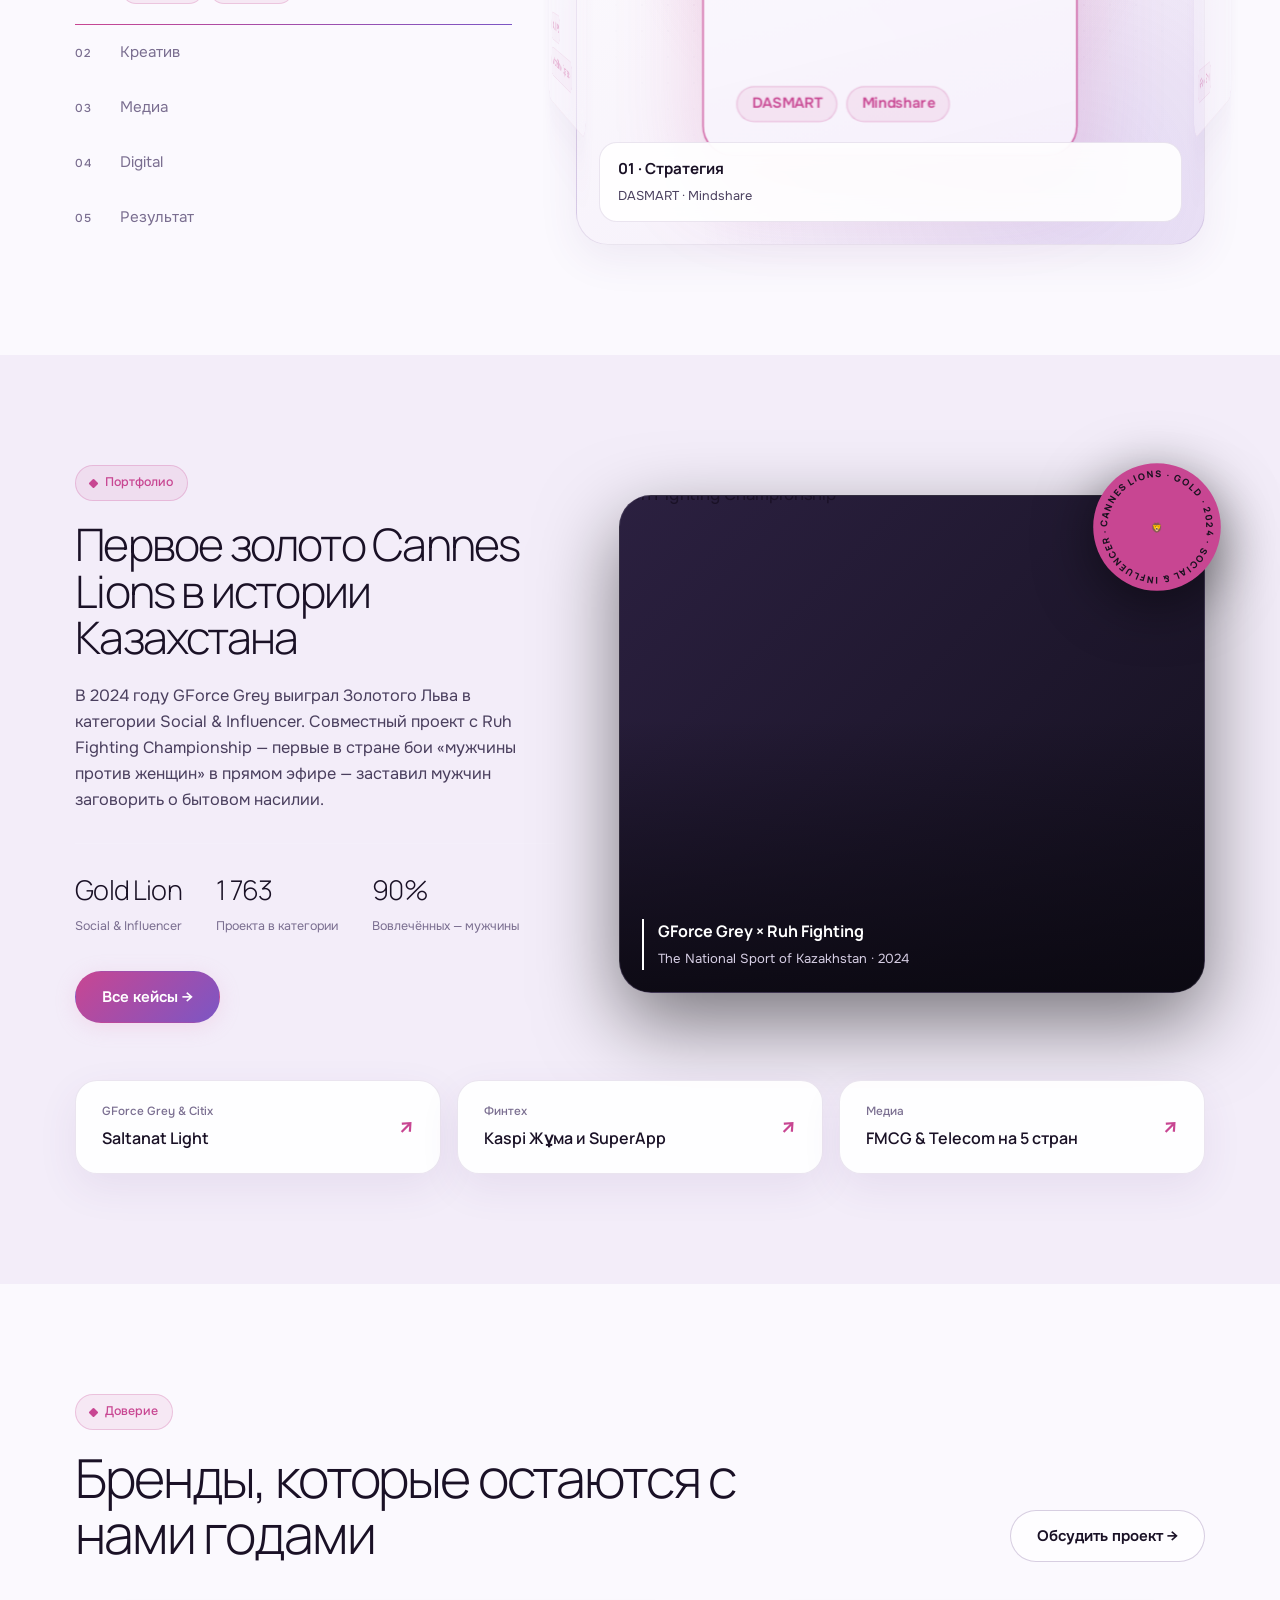
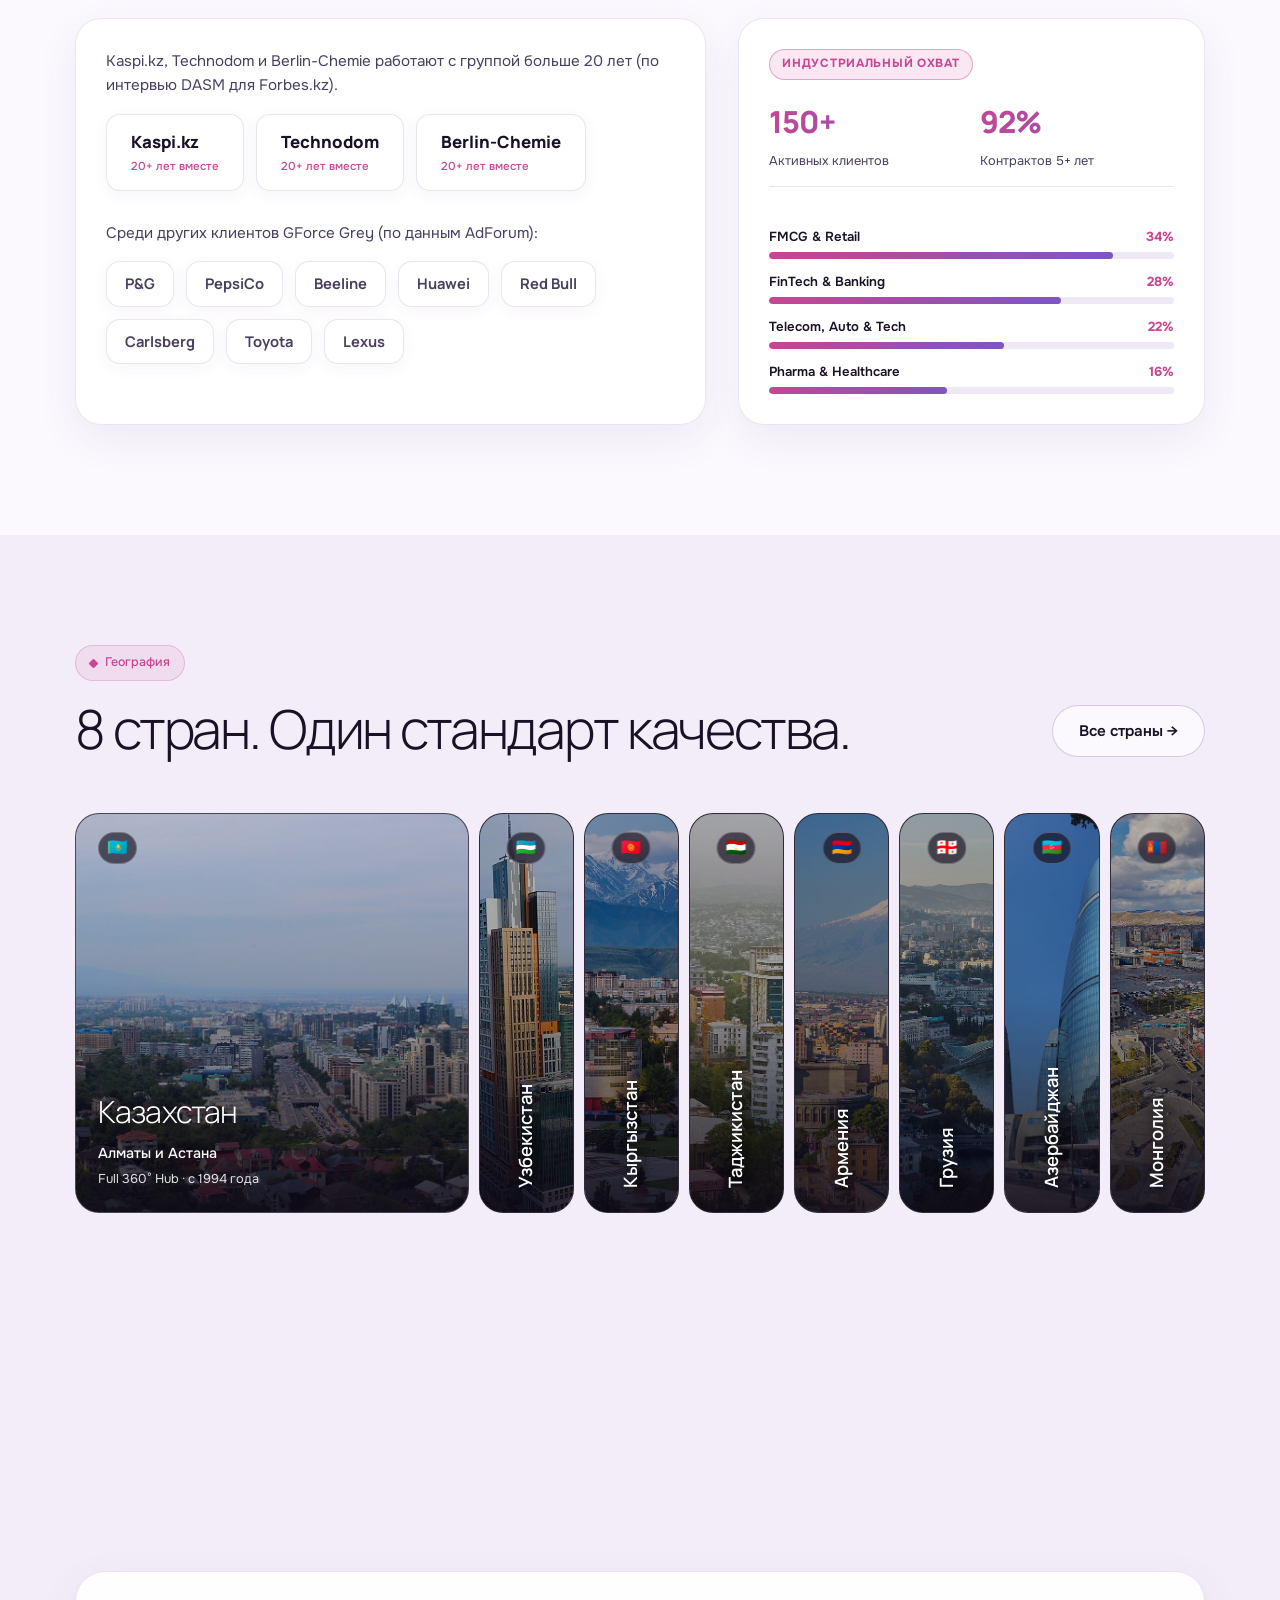
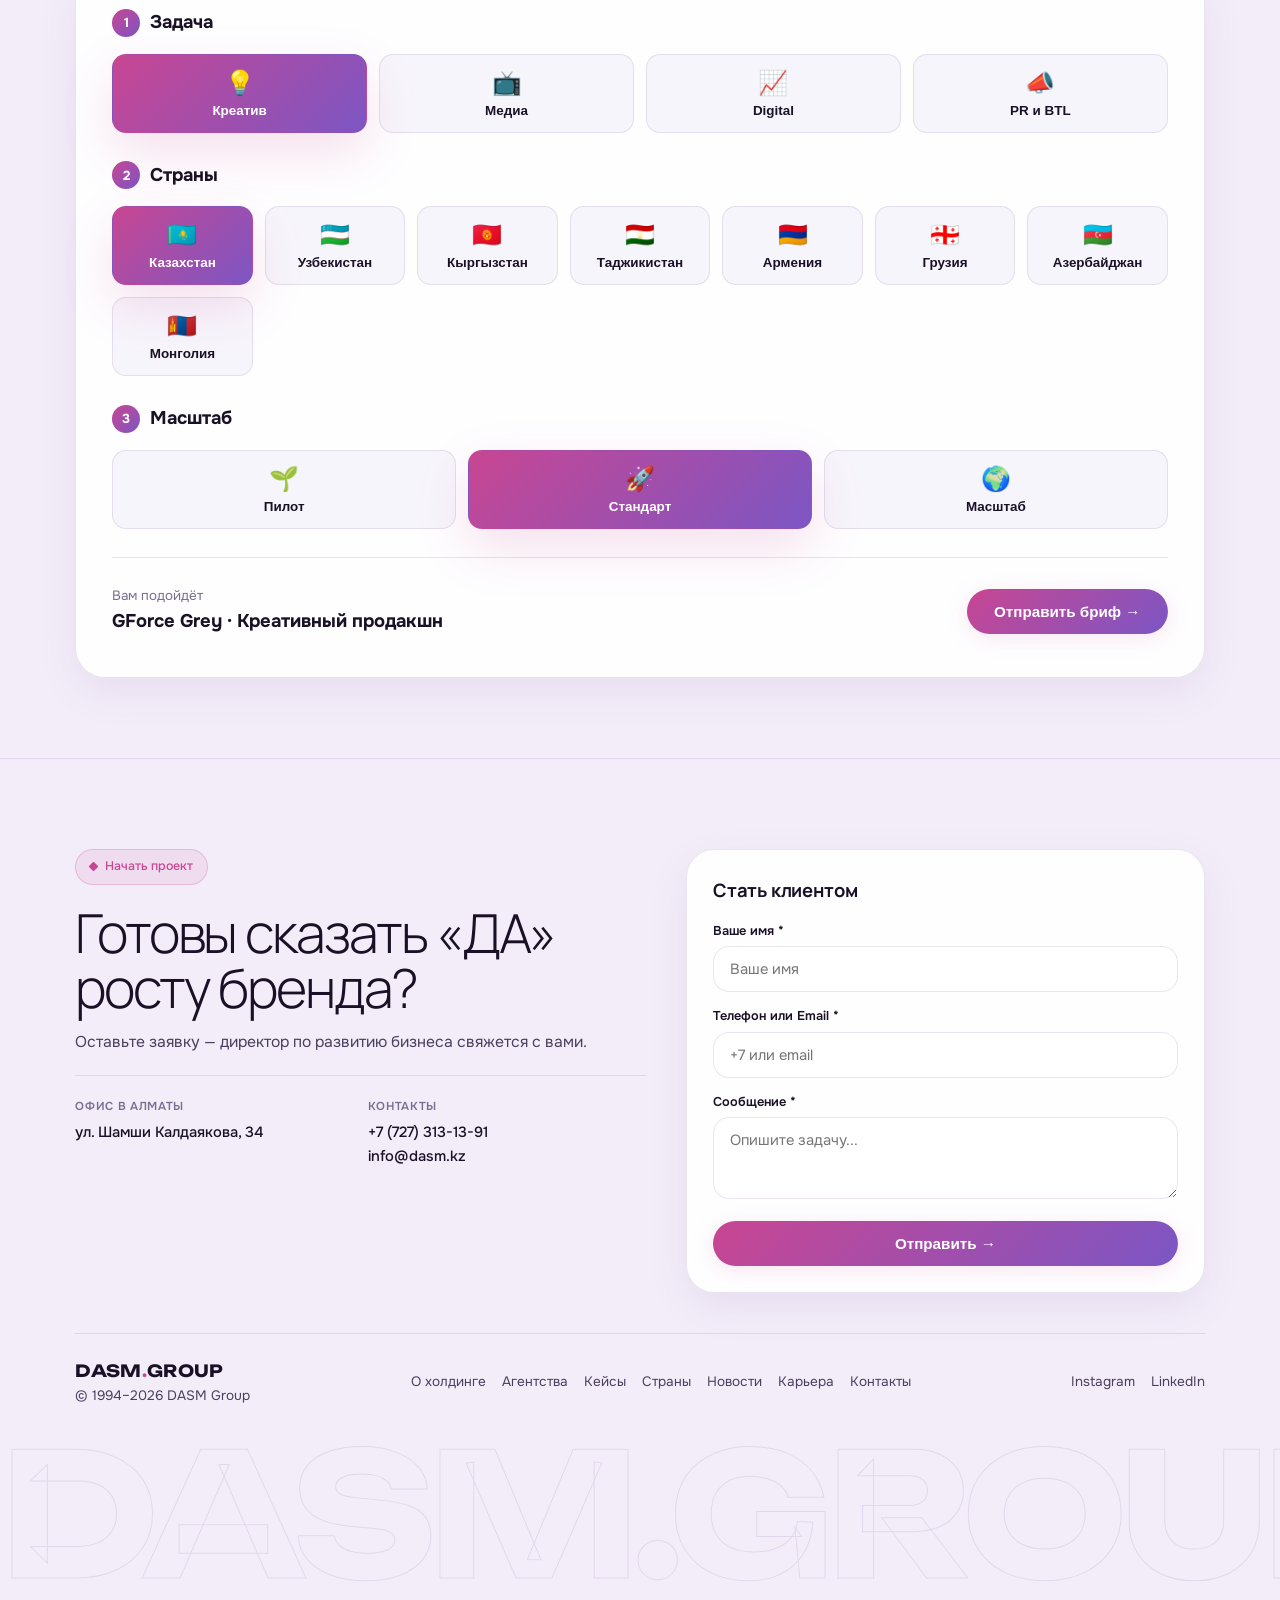
==== commit 10f451f7: "Add brief builder, case modals, vacancy apply modal, city contacts hub, quick search, per-page layou" ====
--- a/index.html
+++ b/index.html
@@ -17,11 +17,11 @@
     <link rel="preconnect" href="https://fonts.googleapis.com">
     <link rel="preconnect" href="https://fonts.gstatic.com" crossorigin>
     <link href="https://fonts.googleapis.com/css2?family=Manrope:wght@200..800&family=Onest:wght@400;500;600;700&family=Unbounded:wght@600;700&display=swap" rel="stylesheet">
-    <link rel="stylesheet" href="style.css?v=20261021c">
-    <script src="3d-ui.js?v=20261021c" defer></script>
+    <link rel="stylesheet" href="style.css?v=20261026a">
+    <script src="3d-ui.js?v=20261026a" defer></script>
     <style>.cursor-dot,.cursor-ring{display:none!important;opacity:0!important;visibility:hidden!important;width:0!important;height:0!important}</style>
 </head>
-<body>
+<body class="page-index">
     <header class="header" id="header">
         <div class="container header-inner">
             <a href="index.html" class="logo">DASM<span>.</span>GROUP</a>
@@ -38,6 +38,7 @@
             </nav>
 
             <div class="header-actions">
+                <button type="button" class="search-trigger-btn" id="searchTriggerBtn" aria-label="Поиск">🔍 <span class="search-key-hint">Ctrl K</span></button>
                 <div class="lang-switcher">
                     <button class="lang-btn active">RU</button>
                     <button class="lang-btn">KZ</button>
@@ -402,7 +403,42 @@
                 </div>
             </div>
         </section>
-    </main>
+        <!-- Конструктор брифа -->
+        <section class="brief-builder-section" id="briefBuilder">
+            <div class="container">
+                <div class="section-header reveal"><div><span class="section-tag">Бриф за 30 секунд</span><h2 class="section-title">Соберите свой проект</h2></div></div>
+                <div class="brief-builder-card reveal">
+                    <div class="bb-step-title"><span class="bb-step-num">1</span> Задача</div>
+                    <div class="bb-options-grid">
+                        <button type="button" class="bb-opt-btn active" data-bb-goal="creative"><span class="bb-icon">💡</span><span>Креатив</span></button>
+                        <button type="button" class="bb-opt-btn" data-bb-goal="media"><span class="bb-icon">📺</span><span>Медиа</span></button>
+                        <button type="button" class="bb-opt-btn" data-bb-goal="digital"><span class="bb-icon">📈</span><span>Digital</span></button>
+                        <button type="button" class="bb-opt-btn" data-bb-goal="pr"><span class="bb-icon">📣</span><span>PR и BTL</span></button>
+                    </div>
+                    <div class="bb-step-title"><span class="bb-step-num">2</span> Страны</div>
+                    <div class="bb-options-grid">
+                        <button type="button" class="bb-opt-btn active" data-bb-country><span class="bb-icon">🇰🇿</span><span>Казахстан</span></button>
+                        <button type="button" class="bb-opt-btn" data-bb-country><span class="bb-icon">🇺🇿</span><span>Узбекистан</span></button>
+                        <button type="button" class="bb-opt-btn" data-bb-country><span class="bb-icon">🇰🇬</span><span>Кыргызстан</span></button>
+                        <button type="button" class="bb-opt-btn" data-bb-country><span class="bb-icon">🇹🇯</span><span>Таджикистан</span></button>
+                        <button type="button" class="bb-opt-btn" data-bb-country><span class="bb-icon">🇦🇲</span><span>Армения</span></button>
+                        <button type="button" class="bb-opt-btn" data-bb-country><span class="bb-icon">🇬🇪</span><span>Грузия</span></button>
+                        <button type="button" class="bb-opt-btn" data-bb-country><span class="bb-icon">🇦🇿</span><span>Азербайджан</span></button>
+                        <button type="button" class="bb-opt-btn" data-bb-country><span class="bb-icon">🇲🇳</span><span>Монголия</span></button>
+                    </div>
+                    <div class="bb-step-title"><span class="bb-step-num">3</span> Масштаб</div>
+                    <div class="bb-options-grid">
+                        <button type="button" class="bb-opt-btn" data-bb-budget="пилот"><span class="bb-icon">🌱</span><span>Пилот</span></button>
+                        <button type="button" class="bb-opt-btn active" data-bb-budget="стандарт"><span class="bb-icon">🚀</span><span>Стандарт</span></button>
+                        <button type="button" class="bb-opt-btn" data-bb-budget="масштаб"><span class="bb-icon">🌍</span><span>Масштаб</span></button>
+                    </div>
+                    <div class="bb-result-box">
+                        <div class="bb-result-info"><span>Вам подойдёт</span><strong id="bbRecommend">GForce Grey · Креативный продакшн</strong></div>
+                        <button type="button" class="btn btn-primary" id="bbCta">Отправить бриф →</button>
+                    </div>
+                </div>
+            </div>
+        </section>    </main>
 
     <!-- Footer -->
     <footer class="footer" id="footer-contact">
@@ -470,13 +506,21 @@
         </div>
     </footer>
 
-    <script src="i18n.js?v=20261021c"></script>
-    <script src="script.js?v=20261021c"></script>
-    <script src="3d-ui.js?v=20261021c" defer></script>
+
+    <div class="modal-backdrop" id="searchModal" role="dialog" aria-modal="true" aria-label="Поиск">
+        <div class="modal-window search-modal-box">
+            <button type="button" class="modal-close-btn" aria-label="Закрыть">×</button>
+            <div class="search-input-wrap"><span>🔍</span><input type="search" id="searchInput" placeholder="Агентство, кейс, страна, вакансия…" autocomplete="off"></div>
+            <div class="search-results-list" id="searchResults"></div>
+        </div>
+    </div>
+    <script src="i18n.js?v=20261026a"></script>
+    <script src="script.js?v=20261026a"></script>
+    <script src="3d-ui.js?v=20261026a" defer></script>
 
     <script type="importmap">
     { "imports": { "three": "https://unpkg.com/three@0.162.0/build/three.module.js" } }
     </script>
-    <script type="module" src="3d.js?v=20261021c"></script>
+    <script type="module" src="3d.js?v=20261026a"></script>
 </body>
 </html>
--- a/style.css
+++ b/style.css
@@ -4033,4 +4033,758 @@
     .stats-grid {
         grid-template-columns: 1fr 1fr;
     }
-}+}
+/* ==========================================================================
+   DASM GROUP — V3 NEW FEATURES & PAGE VARIATIONS
+   ========================================================================== */
+
+/* --- Быстрый поиск в шапке (Search Trigger & Key Hint) --- */
+.search-trigger-btn {
+    display: inline-flex;
+    align-items: center;
+    gap: 8px;
+    background: rgba(124, 86, 196, 0.08);
+    border: 1px solid var(--border-color);
+    color: var(--text-secondary);
+    padding: 7px 12px;
+    border-radius: 999px;
+    font-size: 0.82rem;
+    cursor: pointer;
+    transition: var(--transition);
+}
+.search-trigger-btn:hover {
+    background: rgba(200, 70, 146, 0.12);
+    border-color: var(--border-accent);
+    color: var(--text-primary);
+    transform: translateY(-1px);
+}
+.search-key-hint {
+    background: rgba(0, 0, 0, 0.06);
+    border: 1px solid var(--border-color);
+    padding: 2px 6px;
+    border-radius: 6px;
+    font-size: 0.7rem;
+    font-weight: 700;
+    letter-spacing: 0.05em;
+}
+[data-theme="dark"] .search-key-hint {
+    background: rgba(255, 255, 255, 0.08);
+}
+
+/* --- Модальные окна (Универсальные) --- */
+.modal-backdrop {
+    position: fixed;
+    inset: 0;
+    z-index: 10000;
+    background: rgba(12, 11, 16, 0.72);
+    backdrop-filter: blur(12px);
+    -webkit-backdrop-filter: blur(12px);
+    display: flex;
+    align-items: center;
+    justify-content: center;
+    padding: 20px;
+    opacity: 0;
+    visibility: hidden;
+    transition: opacity 0.3s ease, visibility 0.3s ease;
+}
+.modal-backdrop.is-open {
+    opacity: 1;
+    visibility: visible;
+}
+.modal-window {
+    background: var(--bg-card);
+    border: 1px solid var(--border-color);
+    border-radius: var(--radius-lg);
+    box-shadow: 0 24px 64px rgba(0, 0, 0, 0.32);
+    width: 100%;
+    max-width: 680px;
+    max-height: 90vh;
+    overflow-y: auto;
+    position: relative;
+    transform: scale(0.94) translateY(12px);
+    transition: transform 0.35s cubic-bezier(0.16, 1, 0.3, 1);
+}
+.modal-backdrop.is-open .modal-window {
+    transform: scale(1) translateY(0);
+}
+.modal-close-btn {
+    position: absolute;
+    top: 18px;
+    right: 18px;
+    width: 36px;
+    height: 36px;
+    border-radius: 50%;
+    border: 1px solid var(--border-color);
+    background: var(--bg-main);
+    color: var(--text-primary);
+    font-size: 1.2rem;
+    display: flex;
+    align-items: center;
+    justify-content: center;
+    cursor: pointer;
+    transition: var(--transition);
+    z-index: 10;
+}
+.modal-close-btn:hover {
+    background: var(--accent-primary);
+    color: #fff;
+    transform: rotate(90deg);
+}
+
+/* --- Модалка Поиска (Spotlight) --- */
+.search-modal-box {
+    max-width: 620px;
+    padding: 24px;
+}
+.search-input-wrap {
+    display: flex;
+    align-items: center;
+    gap: 12px;
+    border-bottom: 1px solid var(--border-color);
+    padding-bottom: 16px;
+    margin-bottom: 16px;
+}
+.search-input-wrap input {
+    flex: 1;
+    border: none;
+    background: transparent;
+    font-size: 1.15rem;
+    color: var(--text-primary);
+    outline: none;
+    font-family: inherit;
+}
+.search-results-list {
+    display: flex;
+    flex-direction: column;
+    gap: 8px;
+    max-height: 360px;
+    overflow-y: auto;
+}
+.search-result-item {
+    display: flex;
+    align-items: center;
+    justify-content: space-between;
+    padding: 12px 14px;
+    border-radius: var(--radius-sm);
+    text-decoration: none;
+    color: var(--text-primary);
+    background: rgba(124, 86, 196, 0.04);
+    border: 1px solid transparent;
+    transition: var(--transition);
+}
+.search-result-item:hover {
+    background: rgba(200, 70, 146, 0.08);
+    border-color: var(--border-accent);
+    transform: translateX(4px);
+}
+.search-result-info {
+    display: flex;
+    flex-direction: column;
+    gap: 3px;
+}
+.search-result-title {
+    font-weight: 600;
+    font-size: 0.95rem;
+}
+.search-result-meta {
+    font-size: 0.78rem;
+    color: var(--text-muted);
+}
+.search-result-badge {
+    font-size: 0.7rem;
+    padding: 3px 8px;
+    border-radius: 999px;
+    background: var(--gradient-brand);
+    color: #fff;
+    font-weight: 600;
+}
+
+/* --- Модалка Кейса --- */
+.case-modal-box {
+    max-width: 820px;
+    padding: 0;
+    overflow: hidden;
+}
+.case-modal-hero {
+    position: relative;
+    height: 320px;
+    overflow: hidden;
+}
+.case-modal-hero img {
+    width: 100%;
+    height: 100%;
+    object-fit: cover;
+}
+.case-modal-hero-overlay {
+    position: absolute;
+    inset: 0;
+    background: linear-gradient(to top, var(--bg-card) 5%, rgba(0,0,0,0.2) 60%, rgba(0,0,0,0.6) 100%);
+    display: flex;
+    flex-direction: column;
+    justify-content: flex-end;
+    padding: 28px;
+}
+.case-modal-body {
+    padding: 28px;
+}
+.case-kpi-grid {
+    display: grid;
+    grid-template-columns: repeat(3, 1fr);
+    gap: 14px;
+    margin: 20px 0;
+}
+.case-kpi-box {
+    background: rgba(124, 86, 196, 0.06);
+    border: 1px solid var(--border-color);
+    padding: 14px;
+    border-radius: var(--radius-sm);
+    text-align: center;
+}
+.case-kpi-box strong {
+    display: block;
+    font-size: 1.45rem;
+    color: var(--accent-primary);
+    font-family: var(--font-brand);
+}
+.case-kpi-box span {
+    font-size: 0.76rem;
+    color: var(--text-muted);
+}
+
+/* --- Модалка Отклика на Вакансию --- */
+.apply-modal-box {
+    max-width: 580px;
+    padding: 32px;
+}
+.apply-vacancy-badge {
+    display: inline-flex;
+    align-items: center;
+    gap: 8px;
+    padding: 6px 14px;
+    border-radius: 999px;
+    background: rgba(200, 70, 146, 0.12);
+    color: var(--accent-primary);
+    font-weight: 700;
+    font-size: 0.85rem;
+    margin-bottom: 16px;
+}
+.file-upload-zone {
+    border: 2px dashed var(--border-color);
+    border-radius: var(--radius-sm);
+    padding: 20px;
+    text-align: center;
+    cursor: pointer;
+    transition: var(--transition);
+    position: relative;
+    background: rgba(124, 86, 196, 0.03);
+}
+.file-upload-zone:hover {
+    border-color: var(--accent-primary);
+    background: rgba(200, 70, 146, 0.05);
+}
+.file-upload-zone input[type="file"] {
+    position: absolute;
+    inset: 0;
+    opacity: 0;
+    cursor: pointer;
+}
+
+/* --- Интерактивный Конструктор Брифа (Brief Builder) --- */
+.brief-builder-section {
+    padding: 80px 0;
+    background: var(--bg-darker);
+    position: relative;
+    overflow: hidden;
+}
+.brief-builder-card {
+    background: var(--bg-card);
+    border: 1px solid var(--border-color);
+    border-radius: var(--radius-lg);
+    padding: 36px;
+    box-shadow: var(--shadow-soft);
+}
+.bb-step-title {
+    font-size: 1.15rem;
+    font-weight: 700;
+    margin-bottom: 16px;
+    display: flex;
+    align-items: center;
+    gap: 10px;
+}
+.bb-step-num {
+    width: 28px;
+    height: 28px;
+    border-radius: 50%;
+    background: var(--gradient-brand);
+    color: #fff;
+    display: inline-flex;
+    align-items: center;
+    justify-content: center;
+    font-size: 0.82rem;
+}
+.bb-options-grid {
+    display: grid;
+    grid-template-columns: repeat(auto-fit, minmax(140px, 1fr));
+    gap: 12px;
+    margin-bottom: 28px;
+}
+.bb-opt-btn {
+    background: rgba(124, 86, 196, 0.05);
+    border: 1px solid var(--border-color);
+    border-radius: var(--radius-sm);
+    padding: 14px 12px;
+    text-align: center;
+    cursor: pointer;
+    transition: var(--transition);
+    display: flex;
+    flex-direction: column;
+    align-items: center;
+    gap: 6px;
+    color: var(--text-primary);
+}
+.bb-opt-btn .bb-icon {
+    font-size: 1.5rem;
+}
+.bb-opt-btn span {
+    font-size: 0.84rem;
+    font-weight: 600;
+}
+.bb-opt-btn:hover {
+    border-color: var(--accent-primary);
+    transform: translateY(-2px);
+}
+.bb-opt-btn.active {
+    background: var(--gradient-brand);
+    border-color: transparent;
+    color: #fff;
+    box-shadow: var(--shadow-hover);
+}
+.bb-result-box {
+    border-top: 1px solid var(--border-color);
+    padding-top: 24px;
+    display: flex;
+    align-items: center;
+    justify-content: space-between;
+    flex-wrap: wrap;
+    gap: 16px;
+}
+.bb-result-info strong {
+    display: block;
+    font-size: 1.15rem;
+    margin-bottom: 4px;
+}
+.bb-result-info span {
+    font-size: 0.84rem;
+    color: var(--text-muted);
+}
+
+/* --- Живые часы для стран (Live Time Badges) --- */
+.tz-badge {
+    display: inline-flex;
+    align-items: center;
+    gap: 6px;
+    font-size: 0.74rem;
+    padding: 3px 8px;
+    border-radius: 999px;
+    background: rgba(124, 86, 196, 0.12);
+    color: var(--accent-primary);
+    font-weight: 700;
+}
+.pulse-green {
+    width: 6px;
+    height: 6px;
+    border-radius: 50%;
+    background: #10b981;
+    box-shadow: 0 0 8px #10b981;
+}
+
+/* --- Новостной блок: Breaking Story & Filter Pills --- */
+.news-hero-featured {
+    display: grid;
+    grid-template-columns: 1.2fr 1fr;
+    gap: 28px;
+    background: var(--bg-card);
+    border: 1px solid var(--border-color);
+    border-radius: var(--radius-lg);
+    overflow: hidden;
+    margin-bottom: 44px;
+    transition: var(--transition);
+}
+.news-hero-featured:hover {
+    border-color: var(--border-accent);
+    box-shadow: var(--shadow-hover);
+}
+.news-featured-img {
+    height: 100%;
+    min-height: 280px;
+    position: relative;
+    overflow: hidden;
+}
+.news-featured-img img {
+    width: 100%;
+    height: 100%;
+    object-fit: cover;
+    transition: transform 0.5s ease;
+}
+.news-hero-featured:hover .news-featured-img img {
+    transform: scale(1.04);
+}
+.news-featured-body {
+    padding: 36px 36px 36px 0;
+    display: flex;
+    flex-direction: column;
+    justify-content: center;
+}
+
+/* --- Агентства: карточки-идентичности --- */
+.agency-card-v3 {
+    background: var(--bg-card);
+    border: 1px solid var(--border-color);
+    border-radius: var(--radius-md);
+    padding: 24px;
+    display: flex;
+    flex-direction: column;
+    justify-content: space-between;
+    transition: var(--transition);
+    position: relative;
+    overflow: hidden;
+}
+.agency-card-v3::before {
+    content: '';
+    position: absolute;
+    top: 0;
+    left: 0;
+    right: 0;
+    height: 4px;
+    background: var(--gradient-brand);
+    opacity: 0;
+    transition: opacity 0.3s ease;
+}
+.agency-card-v3:hover::before {
+    opacity: 1;
+}
+.agency-card-v3:hover {
+    transform: translateY(-4px);
+    border-color: var(--border-accent);
+    box-shadow: var(--shadow-hover);
+}
+.agency-header-row {
+    display: flex;
+    align-items: center;
+    justify-content: space-between;
+    margin-bottom: 14px;
+}
+.agency-logo-pill {
+    font-weight: 800;
+    font-size: 1.2rem;
+    font-family: var(--font-brand);
+    color: var(--text-primary);
+}
+.agency-network-tag {
+    font-size: 0.72rem;
+    padding: 3px 8px;
+    border-radius: 999px;
+    background: rgba(124, 86, 196, 0.08);
+    color: var(--accent-secondary);
+    font-weight: 600;
+}
+.agency-clients-row {
+    display: flex;
+    flex-wrap: wrap;
+    gap: 6px;
+    margin: 14px 0;
+}
+.agency-client-badge {
+    font-size: 0.72rem;
+    padding: 2px 7px;
+    border-radius: 6px;
+    background: rgba(0,0,0,0.04);
+    color: var(--text-muted);
+}
+[data-theme="dark"] .agency-client-badge {
+    background: rgba(255,255,255,0.06);
+}
+
+/* --- Интерактивный хаб контактов (Контакты по городам) --- */
+.city-selector-bar {
+    display: flex;
+    flex-wrap: wrap;
+    gap: 8px;
+    margin-bottom: 28px;
+}
+.city-selector-btn {
+    padding: 10px 18px;
+    border-radius: 999px;
+    border: 1px solid var(--border-color);
+    background: var(--bg-card);
+    color: var(--text-primary);
+    font-size: 0.88rem;
+    font-weight: 600;
+    cursor: pointer;
+    transition: var(--transition);
+    display: inline-flex;
+    align-items: center;
+    gap: 8px;
+}
+.city-selector-btn.active {
+    background: var(--gradient-brand);
+    border-color: transparent;
+    color: #fff;
+    box-shadow: var(--shadow-hover);
+}
+.contact-hub-card {
+    background: var(--bg-card);
+    border: 1px solid var(--border-color);
+    border-radius: var(--radius-lg);
+    padding: 36px;
+    box-shadow: var(--shadow-soft);
+}
+.contact-quick-actions {
+    display: grid;
+    grid-template-columns: 1fr 1fr;
+    gap: 12px;
+    margin-top: 24px;
+}
+.btn-whatsapp {
+    background: #25d366;
+    color: #fff;
+    border: none;
+}
+.btn-whatsapp:hover {
+    background: #20ba59;
+    color: #fff;
+}
+.btn-telegram {
+    background: #229ed9;
+    color: #fff;
+    border: none;
+}
+.btn-telegram:hover {
+    background: #1b87ba;
+    color: #fff;
+}
+
+/* --- О холдинге: Журнальный стиль & Визуальный таймлайн --- */
+.about-split-hero {
+    display: grid;
+    grid-template-columns: 1.1fr 1fr;
+    gap: 40px;
+    align-items: center;
+    padding: 60px 0;
+}
+.about-hero-collage {
+    display: grid;
+    grid-template-columns: repeat(2, 1fr);
+    gap: 14px;
+    position: relative;
+}
+.about-collage-img {
+    border-radius: var(--radius-md);
+    overflow: hidden;
+    height: 180px;
+}
+.about-collage-img.tall {
+    height: 280px;
+    grid-row: span 2;
+}
+.about-collage-img img {
+    width: 100%;
+    height: 100%;
+    object-fit: cover;
+    transition: transform 0.5s ease;
+}
+.about-collage-img:hover img {
+    transform: scale(1.06);
+}
+
+.visual-timeline-wrap {
+    display: grid;
+    grid-template-columns: repeat(auto-fit, minmax(220px, 1fr));
+    gap: 18px;
+    margin-top: 36px;
+}
+.vt-card {
+    background: var(--bg-card);
+    border: 1px solid var(--border-color);
+    border-radius: var(--radius-md);
+    overflow: hidden;
+    transition: var(--transition);
+}
+.vt-card:hover {
+    border-color: var(--border-accent);
+    transform: translateY(-4px);
+    box-shadow: var(--shadow-hover);
+}
+.vt-img {
+    height: 130px;
+    overflow: hidden;
+}
+.vt-img img {
+    width: 100%;
+    height: 100%;
+    object-fit: cover;
+}
+.vt-body {
+    padding: 16px;
+}
+.vt-year {
+    font-size: 1.4rem;
+    font-weight: 800;
+    color: var(--accent-primary);
+    font-family: var(--font-brand);
+    margin-bottom: 4px;
+}
+.vt-title {
+    font-size: 0.92rem;
+    font-weight: 700;
+    margin-bottom: 6px;
+}
+.vt-text {
+    font-size: 0.78rem;
+    color: var(--text-muted);
+    line-height: 1.45;
+}
+
+/* --- Стена наград (Awards Gallery) --- */
+.awards-wall-grid {
+    display: grid;
+    grid-template-columns: repeat(auto-fit, minmax(200px, 1fr));
+    gap: 14px;
+}
+.award-wall-item {
+    background: var(--bg-card);
+    border: 1px solid var(--border-color);
+    border-radius: var(--radius-sm);
+    padding: 18px;
+    display: flex;
+    align-items: center;
+    gap: 14px;
+    transition: var(--transition);
+}
+.award-wall-item:hover {
+    border-color: var(--border-accent);
+    transform: translateY(-2px);
+}
+.award-icon-box {
+    font-size: 2rem;
+    flex-shrink: 0;
+}
+.award-details strong {
+    display: block;
+    font-size: 0.95rem;
+    margin-bottom: 2px;
+}
+.award-details span {
+    font-size: 0.74rem;
+    color: var(--text-muted);
+}
+
+/* --- Всплывающее уведомление (Toast) --- */
+.toast-msg {
+    position: fixed;
+    bottom: 28px;
+    right: 28px;
+    background: var(--text-primary);
+    color: var(--bg-main);
+    padding: 14px 22px;
+    border-radius: var(--radius-sm);
+    font-size: 0.9rem;
+    font-weight: 600;
+    box-shadow: 0 14px 40px rgba(0,0,0,0.28);
+    z-index: 100000;
+    display: flex;
+    align-items: center;
+    gap: 10px;
+    transform: translateY(100px);
+    opacity: 0;
+    transition: transform 0.35s cubic-bezier(0.16, 1, 0.3, 1), opacity 0.35s ease;
+}
+.toast-msg.is-visible {
+    transform: translateY(0);
+    opacity: 1;
+}
+
+@media (max-width: 768px) {
+    .about-split-hero {
+        grid-template-columns: 1fr;
+        gap: 24px;
+    }
+    .news-hero-featured {
+        grid-template-columns: 1fr;
+    }
+    .news-featured-body {
+        padding: 20px;
+    }
+    .contact-quick-actions {
+        grid-template-columns: 1fr;
+    }
+    .case-kpi-grid {
+        grid-template-columns: 1fr;
+    }
+}
+
+/* ===== WORKS: фото-мозаика ===== */
+.works-mosaic{display:grid;grid-template-columns:repeat(4,1fr);grid-auto-rows:240px;gap:16px}
+.wm-tile{position:relative;border-radius:var(--radius-md);overflow:hidden;cursor:pointer;border:1px solid var(--border-color);outline:none}
+.wm-tile.wm-big{grid-column:span 2;grid-row:span 2}
+.wm-tile.wm-wide{grid-column:span 2}
+.wm-tile img{width:100%;height:100%;object-fit:cover;transition:transform .7s cubic-bezier(.16,1,.3,1)}
+.wm-tile::after{content:"";position:absolute;inset:0;background:linear-gradient(to top,rgba(12,11,16,.82) 0%,rgba(12,11,16,0) 55%);pointer-events:none}
+.wm-tile:hover img,.wm-tile:focus-visible img{transform:scale(1.07)}
+.wm-tile:focus-visible{box-shadow:0 0 0 3px var(--accent-primary)}
+.wm-badge{position:absolute;top:14px;left:14px;z-index:2;background:rgba(255,255,255,.92);color:#1a1126;padding:6px 12px;border-radius:999px;font-size:.78rem;font-weight:700}
+.wm-cap{position:absolute;left:18px;right:18px;bottom:16px;z-index:2;color:#fff;transition:transform .4s ease}
+.wm-cap h3{font-size:1.1rem;line-height:1.2;margin-bottom:4px}
+.wm-big .wm-cap h3{font-size:1.7rem}
+.wm-cap span{font-size:.82rem;opacity:.85}
+.wm-tile:hover .wm-cap{transform:translateY(-6px)}
+.wm-tile.is-hidden{display:none}
+@media (max-width:900px){.works-mosaic{grid-template-columns:1fr 1fr;grid-auto-rows:200px}}
+@media (max-width:560px){.works-mosaic{grid-template-columns:1fr;grid-auto-rows:220px}.wm-tile.wm-big,.wm-tile.wm-wide{grid-column:span 1;grid-row:span 1}}
+body.modal-open{overflow:hidden}
+.case-modal-hero-overlay h2{color:#fff;font-size:1.7rem;margin:6px 0 4px}
+.case-modal-hero-overlay span:last-child{color:rgba(255,255,255,.85);font-size:.88rem}
+
+/* ===== NEWS: журнальная сетка с обложками ===== */
+.news-thumb{margin:-24px -24px 16px;height:170px;overflow:hidden;border-radius:var(--radius-md) var(--radius-md) 0 0}
+.news-thumb img{width:100%;height:100%;object-fit:cover;transition:transform .6s ease}
+.news-card:hover .news-thumb img{transform:scale(1.08)}
+.page-news .news-masonry{grid-template-columns:repeat(3,1fr)}
+.page-news .news-masonry .news-card:first-child{grid-column:span 2}
+.page-news .news-masonry .news-card:first-child .news-thumb{height:260px}
+.page-news .news-masonry .news-card:first-child .card-title{font-size:1.5rem}
+.page-news .news-card.is-hidden{display:none}
+@media (max-width:900px){.page-news .news-masonry{grid-template-columns:1fr}.page-news .news-masonry .news-card:first-child{grid-column:auto}}
+
+/* ===== CAREER: вакансии строками с цветной полосой ===== */
+.page-career .vacancy-item{position:relative;border-left:5px solid transparent;border-image:var(--gradient-brand) 1;border-radius:0 var(--radius-md) var(--radius-md) 0;transition:var(--transition)}
+.page-career .vacancy-item:hover{transform:translateX(6px);box-shadow:var(--shadow-hover)}
+.page-career .vacancy-item p{display:none}
+.page-career .vacancy-item h3{font-size:1.25rem}
+.page-career .vacancy-item.is-hidden{display:none}
+
+/* ===== AGENCIES: нумерованный каталог ===== */
+.page-agencies #agenciesGrid{counter-reset:ag;grid-template-columns:repeat(2,1fr)}
+.page-agencies #agenciesGrid>.card{counter-increment:ag;position:relative;padding-left:96px;min-height:150px}
+.page-agencies #agenciesGrid>.card::before{content:counter(ag,decimal-leading-zero);position:absolute;left:22px;top:18px;font-family:var(--font-brand);font-size:2.6rem;font-weight:800;background:var(--gradient-brand);-webkit-background-clip:text;background-clip:text;color:transparent;line-height:1}
+.page-agencies #agenciesGrid>.card .card-text{display:-webkit-box;-webkit-line-clamp:2;-webkit-box-orient:vertical;overflow:hidden}
+.page-agencies #agenciesGrid>.card.is-hidden{display:none}
+@media (max-width:760px){.page-agencies #agenciesGrid{grid-template-columns:1fr}.page-agencies #agenciesGrid>.card{padding-left:78px}}
+
+/* ===== CONTACTS: хаб городов ===== */
+.page-contacts .contacts-page-grid{grid-template-columns:1fr 1fr;align-items:start}
+.ch-top{display:flex;align-items:center;justify-content:space-between;gap:12px;flex-wrap:wrap;margin-bottom:20px}
+.ch-top h3{font-size:1.45rem}
+.ch-rows{display:grid;gap:12px}
+.ch-row{display:flex;gap:14px;align-items:flex-start;padding:12px 14px;border-radius:var(--radius-sm);background:rgba(124,86,196,.05)}
+.ch-row b{font-size:1.2rem}
+.ch-row a{color:var(--text-primary);text-decoration:none;font-weight:600}
+.ch-row a:hover{color:var(--accent-primary)}
+@media (max-width:900px){.page-contacts .contacts-page-grid{grid-template-columns:1fr}}
+
+/* ===== ABOUT: коллаж ===== */
+.page-about .about-hero-collage{grid-template-columns:1.2fr 1fr;grid-auto-rows:190px}
+.page-about .about-collage-img.tall{height:auto;grid-row:span 2}
+.page-about .tl-item .card-text{display:none}
+.page-about .tl-item:hover .card-text{display:block}
+@media (max-width:700px){.page-about .about-hero-collage{grid-template-columns:1fr}.page-about .about-collage-img.tall{grid-row:auto;height:220px}}
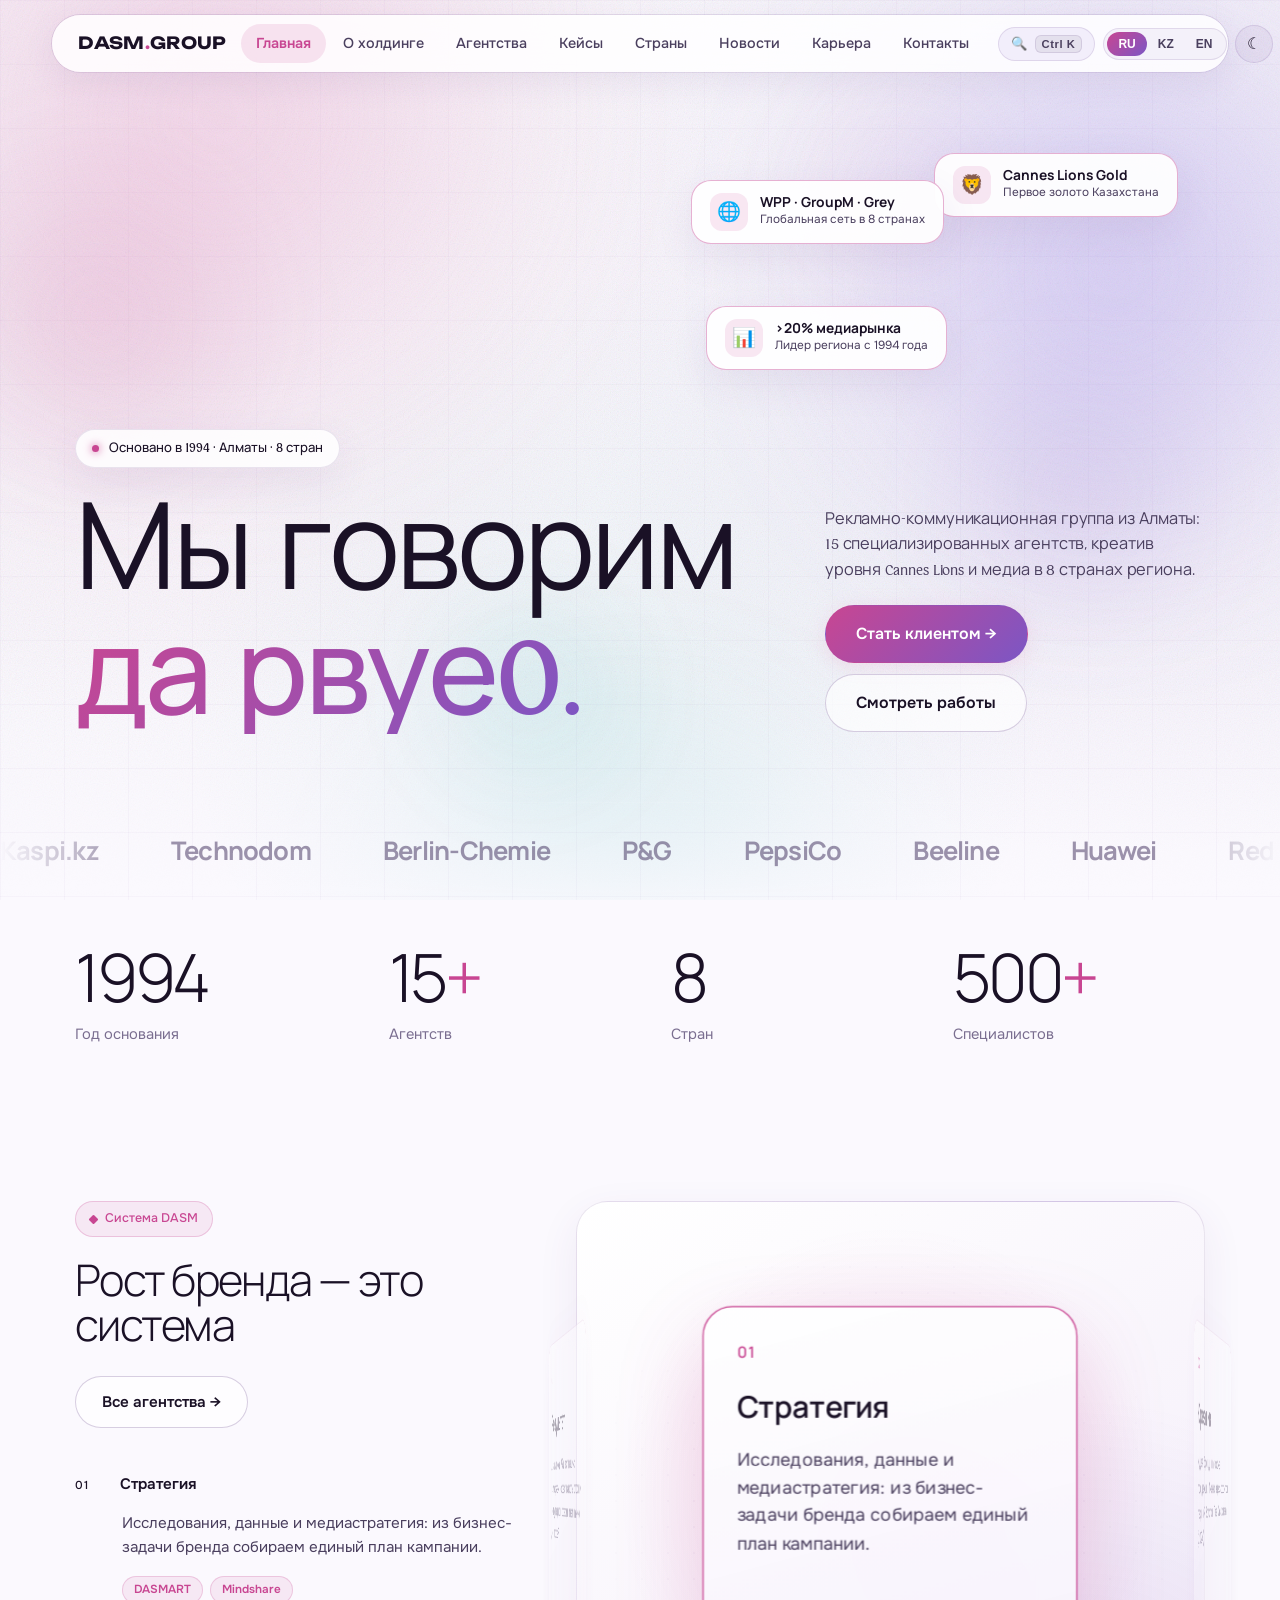
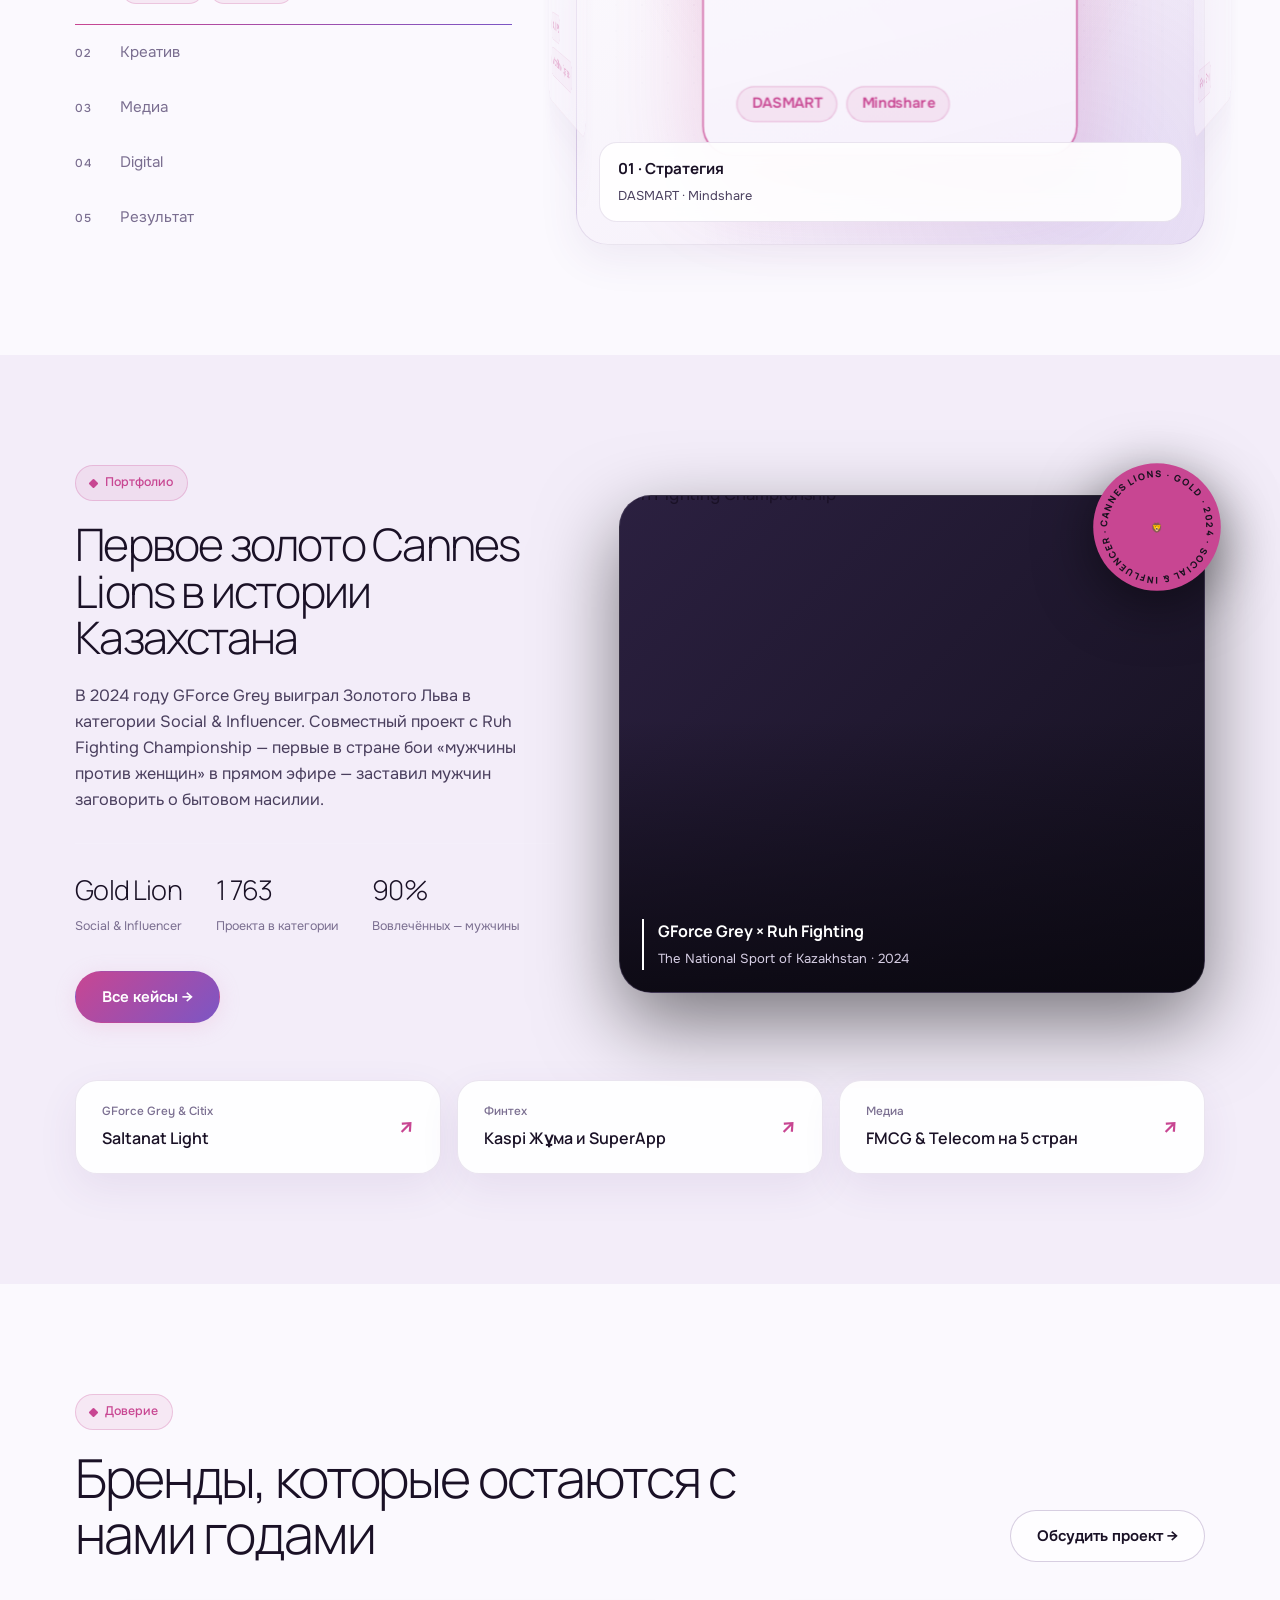
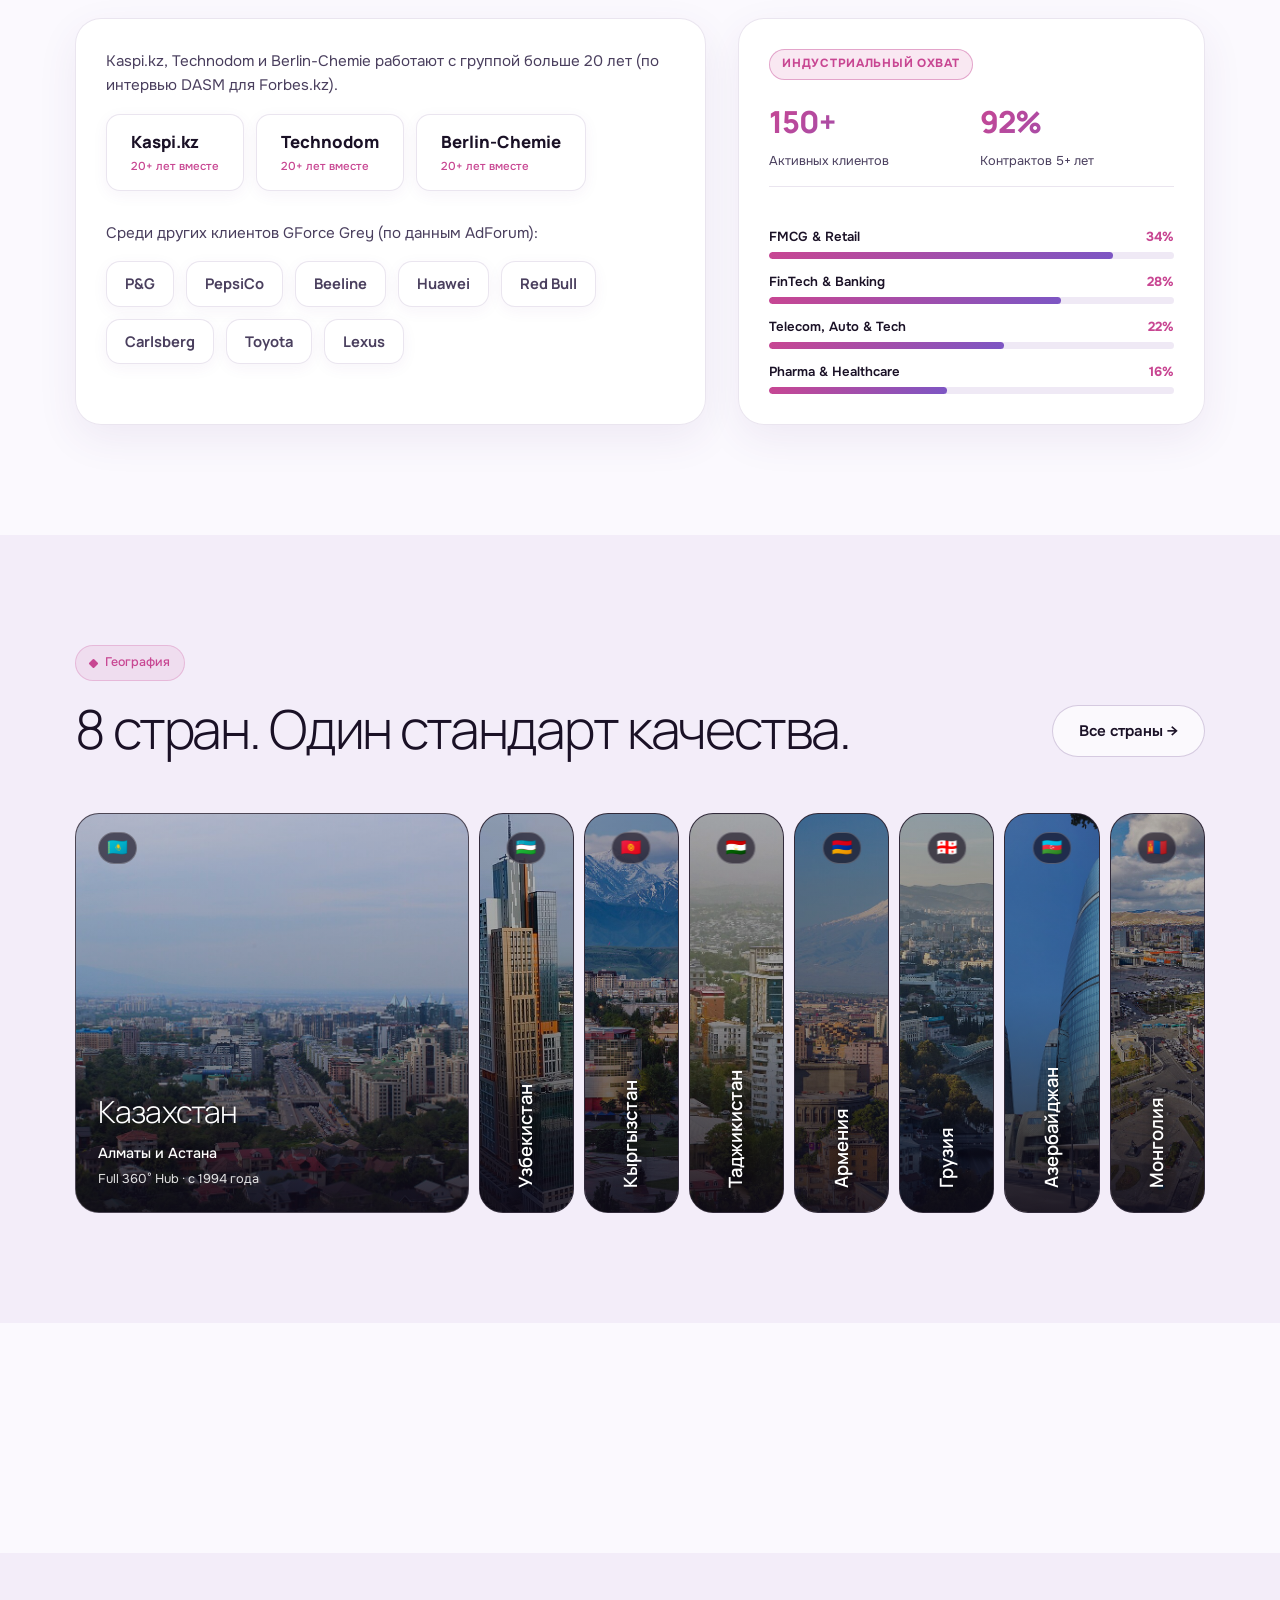
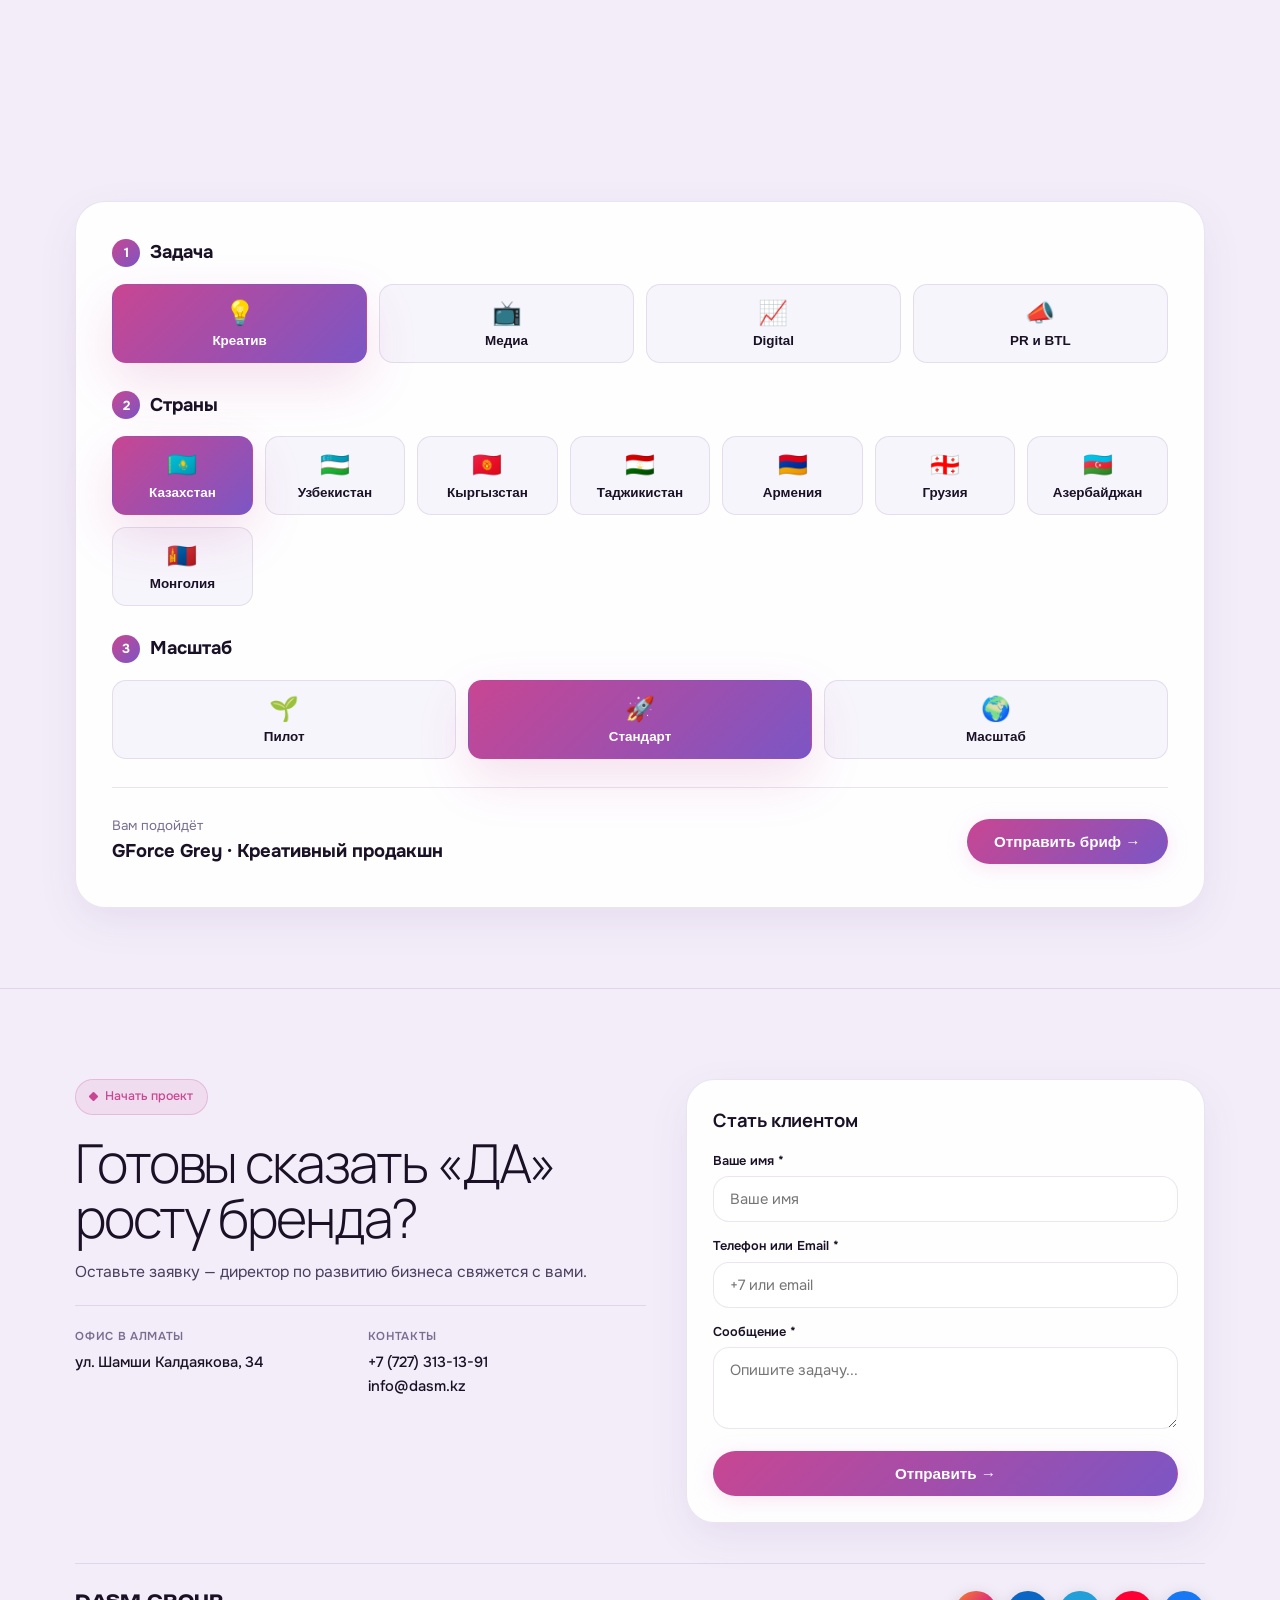
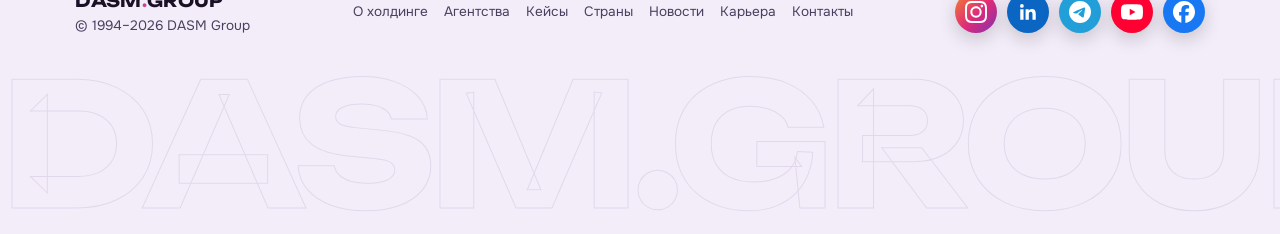
==== commit 743f305e: "Unique tab layouts, visual photo cards, official social badges & mobile polish" ====
--- a/index.html
+++ b/index.html
@@ -17,8 +17,8 @@
     <link rel="preconnect" href="https://fonts.googleapis.com">
     <link rel="preconnect" href="https://fonts.gstatic.com" crossorigin>
     <link href="https://fonts.googleapis.com/css2?family=Manrope:wght@200..800&family=Onest:wght@400;500;600;700&family=Unbounded:wght@600;700&display=swap" rel="stylesheet">
-    <link rel="stylesheet" href="style.css?v=20261026a">
-    <script src="3d-ui.js?v=20261026a" defer></script>
+    <link rel="stylesheet" href="style.css?v=20261026c">
+    <script src="3d-ui.js?v=20261026b" defer></script>
     <style>.cursor-dot,.cursor-ring{display:none!important;opacity:0!important;visibility:hidden!important;width:0!important;height:0!important}</style>
 </head>
 <body class="page-index">
@@ -400,6 +400,18 @@
                         <span class="panel-name">Монголия</span>
                         <span class="panel-more"><small>Улан-Батор</small><em>Full Media · с 2010 года</em></span>
                     </div>
+                </div>
+            </div>
+        </section>
+        <!-- Соцсети -->
+        <section class="section socials-strip" id="socialsStrip">
+            <div class="container">
+                <div class="socials-big reveal">
+                    <a class="sb sb-ig" href="https://instagram.com/dasmgroup_official" target="_blank" rel="noopener"><img src="images/social/instagram.svg" alt=""><b>Instagram</b><span>@dasmgroup_official</span></a>
+                    <a class="sb sb-in" href="https://www.linkedin.com/company/dasmgroup/" target="_blank" rel="noopener"><img src="images/social/linkedin.svg" alt=""><b>LinkedIn</b><span>DASM Group</span></a>
+                    <a class="sb sb-tg" href="https://t.me/dasmgroup_official" target="_blank" rel="noopener"><img src="images/social/telegram.svg" alt=""><b>Telegram</b><span>@dasmgroup_official</span></a>
+                    <a class="sb sb-yt" href="https://www.youtube.com/@DASMGroup" target="_blank" rel="noopener"><img src="images/social/youtube.svg" alt=""><b>YouTube</b><span>@DASMGroup</span></a>
+                    <a class="sb sb-fb" href="https://www.facebook.com/profile.php?id=61552084777351" target="_blank" rel="noopener"><img src="images/social/facebook.svg" alt=""><b>Facebook</b><span>DASM Group</span></a>
                 </div>
             </div>
         </section>
@@ -498,10 +510,13 @@
                     <a href="career.html">Карьера</a>
                     <a href="contacts.html">Контакты</a>
                 </div>
-                <div class="footer-socials">
-                    <a href="https://www.instagram.com/dasmgroup_official" target="_blank" rel="noopener">Instagram</a>
-                    <a href="https://www.linkedin.com/company/dasmgroup" target="_blank" rel="noopener">LinkedIn</a>
-                </div>
+                <div class="footer-socials"><div class="soc-badges">
+<a class="soc-badge soc-ig" href="https://instagram.com/dasmgroup_official" target="_blank" rel="noopener"><img src="images/social/instagram.svg" alt="" width="20" height="20"><span>Instagram</span></a>
+<a class="soc-badge soc-in" href="https://www.linkedin.com/company/dasmgroup/" target="_blank" rel="noopener"><img src="images/social/linkedin.svg" alt="" width="20" height="20"><span>LinkedIn</span></a>
+<a class="soc-badge soc-tg" href="https://t.me/dasmgroup_official" target="_blank" rel="noopener"><img src="images/social/telegram.svg" alt="" width="20" height="20"><span>Telegram</span></a>
+<a class="soc-badge soc-yt" href="https://www.youtube.com/@DASMGroup" target="_blank" rel="noopener"><img src="images/social/youtube.svg" alt="" width="20" height="20"><span>YouTube</span></a>
+<a class="soc-badge soc-fb" href="https://www.facebook.com/profile.php?id=61552084777351" target="_blank" rel="noopener"><img src="images/social/facebook.svg" alt="" width="20" height="20"><span>Facebook</span></a>
+</div></div>
             </div>
         </div>
     </footer>
@@ -514,13 +529,13 @@
             <div class="search-results-list" id="searchResults"></div>
         </div>
     </div>
-    <script src="i18n.js?v=20261026a"></script>
-    <script src="script.js?v=20261026a"></script>
-    <script src="3d-ui.js?v=20261026a" defer></script>
+    <script src="i18n.js?v=20261026b"></script>
+    <script src="script.js?v=20261026c"></script>
+    <script src="3d-ui.js?v=20261026b" defer></script>
 
     <script type="importmap">
     { "imports": { "three": "https://unpkg.com/three@0.162.0/build/three.module.js" } }
     </script>
-    <script type="module" src="3d.js?v=20261026a"></script>
+    <script type="module" src="3d.js?v=20261026b"></script>
 </body>
 </html>
--- a/style.css
+++ b/style.css
@@ -4788,3 +4788,294 @@
 .page-about .tl-item .card-text{display:none}
 .page-about .tl-item:hover .card-text{display:block}
 @media (max-width:700px){.page-about .about-hero-collage{grid-template-columns:1fr}.page-about .about-collage-img.tall{grid-row:auto;height:220px}}
+
+/* ==========================================================================
+   V6 — УНИКАЛЬНЫЕ HERO, СОЦПЛАШКИ, ЧИСТОЕ МЕНЮ
+   ========================================================================== */
+
+/* ---------- Соцплашки ---------- */
+.soc-badges{display:flex;flex-wrap:wrap;gap:10px}
+.soc-badge{display:inline-flex;align-items:center;gap:9px;padding:9px 16px 9px 12px;border-radius:999px;color:#fff;font-weight:700;font-size:.86rem;text-decoration:none;transition:transform .25s ease,box-shadow .25s ease;box-shadow:0 6px 18px rgba(0,0,0,.18)}
+.soc-badge img{width:20px;height:20px;display:block}
+.soc-badge:hover{transform:translateY(-3px);box-shadow:0 12px 26px rgba(0,0,0,.28);color:#fff}
+.soc-ig{background:linear-gradient(135deg,#f58529,#dd2a7b 55%,#8134af)}
+.soc-in{background:#0a66c2}
+.soc-tg{background:#229ed9}
+.soc-yt{background:#ff0033}
+.soc-fb{background:#1877f2}
+.footer-socials .soc-badges{justify-content:flex-start}
+.footer-socials .soc-badge span{display:none}
+.footer-socials .soc-badge{padding:10px;border-radius:50%}
+.footer-socials .soc-badge img{width:22px;height:22px}
+.socials-big{display:grid;grid-template-columns:repeat(5,1fr);gap:14px}
+.sb{display:flex;flex-direction:column;gap:6px;align-items:flex-start;padding:22px 20px;border-radius:var(--radius-md);color:#fff;text-decoration:none;position:relative;overflow:hidden;transition:transform .3s ease,box-shadow .3s ease;min-height:150px}
+.sb img{width:34px;height:34px}
+.sb b{font-size:1.1rem;margin-top:auto}
+.sb span{font-size:.8rem;opacity:.85}
+.sb:hover{transform:translateY(-6px) rotate(-.6deg);box-shadow:0 18px 38px rgba(0,0,0,.28);color:#fff}
+.sb-ig{background:linear-gradient(135deg,#f58529,#dd2a7b 55%,#8134af)}.sb-in{background:#0a66c2}.sb-tg{background:#229ed9}.sb-yt{background:#ff0033}.sb-fb{background:#1877f2}
+.socials-strip{padding:40px 0}
+@media (max-width:900px){.socials-big{grid-template-columns:repeat(2,1fr)}.sb:last-child{grid-column:span 2}.sb{min-height:120px}}
+
+/* ---------- Общее для новых hero ---------- */
+.ph-center{text-align:center;display:flex;flex-direction:column;align-items:center;gap:14px}
+.ph-center .page-title{margin-bottom:0}
+.page-hero.ph-about,.page-hero.ph-agencies,.page-hero.ph-works,.page-hero.ph-news,.page-hero.ph-career,.page-hero.ph-contacts,.page-hero.ph-countries{padding-bottom:40px}
+
+/* ABOUT — коллаж */
+.ph-about-grid{display:grid;grid-template-columns:1.05fr 1fr;gap:44px;align-items:center}
+.ph-counters{display:grid;grid-template-columns:repeat(4,auto);gap:10px 26px;margin-top:26px;justify-content:start}
+.ph-counters div{display:flex;flex-direction:column}
+.ph-counters b{font-family:var(--font-brand);font-size:2rem;line-height:1;background:var(--gradient-brand);-webkit-background-clip:text;background-clip:text;color:transparent}
+.ph-counters span{font-size:.78rem;color:var(--text-muted);margin-top:4px}
+.ph-about-collage{position:relative;height:430px}
+.ph-about-collage img{position:absolute;object-fit:cover;border-radius:var(--radius-md);border:3px solid var(--bg-main);box-shadow:var(--shadow-soft);transition:transform .5s var(--ease,ease)}
+.ph-about-collage .c1{left:0;top:0;width:62%;height:62%}
+.ph-about-collage .c2{right:0;top:12%;width:46%;height:42%;z-index:2}
+.ph-about-collage .c3{left:18%;bottom:0;width:62%;height:48%;z-index:3}
+.ph-about-collage:hover .c1{transform:translate(-6px,-6px) rotate(-1.5deg)}
+.ph-about-collage:hover .c2{transform:translate(6px,-4px) rotate(2deg)}
+.ph-about-collage:hover .c3{transform:translate(0,6px) rotate(-1deg)}
+.ph-badge{position:absolute;right:6%;bottom:6%;z-index:4;background:var(--gradient-brand);color:#fff;padding:9px 16px;border-radius:999px;font-weight:700;font-size:.85rem;box-shadow:var(--shadow-hover)}
+
+/* AGENCIES — бегущая строка */
+.ph-marquee{overflow:hidden;margin-top:32px;padding:16px 0;border-block:1px solid var(--border-color);-webkit-mask-image:linear-gradient(90deg,transparent,#000 10%,#000 90%,transparent);mask-image:linear-gradient(90deg,transparent,#000 10%,#000 90%,transparent)}
+.ph-marquee-track{display:flex;gap:14px;width:max-content;animation:phScroll 38s linear infinite}
+.ph-marquee-track span{padding:12px 24px;border-radius:999px;background:var(--bg-card);border:1px solid var(--border-color);font-family:var(--font-brand);font-weight:700;font-size:.95rem;white-space:nowrap}
+.ph-marquee-track span:nth-child(3n+1){background:var(--gradient-brand);color:#fff;border-color:transparent}
+@keyframes phScroll{to{transform:translateX(-50%)}}
+@media (prefers-reduced-motion:reduce){.ph-marquee-track{animation:none}}
+
+/* WORKS — киноплёнка на всю ширину */
+.page-hero.ph-works{position:relative;min-height:520px;display:flex;align-items:flex-end;padding:140px 0 56px;overflow:hidden}
+.ph-works-strip{position:absolute;inset:0;display:grid;grid-template-columns:repeat(3,1fr)}
+.ph-works-strip img{width:100%;height:100%;object-fit:cover;filter:saturate(1.1)}
+.ph-works-shade{position:absolute;inset:0;background:linear-gradient(to top,rgba(12,11,16,.92) 8%,rgba(12,11,16,.35) 60%,rgba(12,11,16,.55))}
+.ph-works-copy{position:relative;z-index:2;color:#fff}
+.ph-works-copy .page-title{color:#fff}
+.ph-chips{display:flex;flex-wrap:wrap;gap:10px;margin-top:18px}
+.ph-chips span{padding:8px 16px;border-radius:999px;background:rgba(255,255,255,.14);backdrop-filter:blur(10px);-webkit-backdrop-filter:blur(10px);color:#fff;font-weight:600;font-size:.85rem;border:1px solid rgba(255,255,255,.25)}
+
+/* NEWS — главные новости с фото */
+.ph-news-grid{display:grid;grid-template-columns:1fr 1.25fr .8fr;gap:18px;align-items:stretch}
+.ph-news-copy{display:flex;flex-direction:column;justify-content:center}
+.ph-news-lead{position:relative;display:block;min-height:300px;border-radius:var(--radius-md);overflow:hidden;color:#fff;text-decoration:none;border:1px solid var(--border-color)}
+.ph-news-lead img{position:absolute;inset:0;width:100%;height:100%;object-fit:cover;transition:transform .6s ease}
+.ph-news-lead::after{content:"";position:absolute;inset:0;background:linear-gradient(to top,rgba(12,11,16,.88),rgba(12,11,16,0) 62%)}
+.ph-news-lead:hover img{transform:scale(1.06)}
+.ph-news-lead div{position:absolute;left:18px;right:18px;bottom:16px;z-index:2;display:flex;flex-direction:column;gap:6px}
+.ph-news-lead small{opacity:.8}
+.ph-news-lead strong{font-size:1.15rem;line-height:1.25}
+.ph-news-lead-sm strong{font-size:1rem}
+
+/* CAREER — фото и CTA */
+.ph-career-grid{display:grid;grid-template-columns:1.1fr 1fr;gap:40px;align-items:center}
+.ph-career-cta{display:flex;flex-wrap:wrap;gap:12px;margin-top:24px}
+.ph-career-photos{position:relative;height:340px}
+.ph-career-photos img{position:absolute;object-fit:cover;border-radius:var(--radius-lg);box-shadow:var(--shadow-soft);border:3px solid var(--bg-main)}
+.ph-career-photos img:nth-of-type(1){left:0;top:0;width:68%;height:78%}
+.ph-career-photos img:nth-of-type(2){right:0;bottom:0;width:58%;height:62%}
+.ph-career-stat{position:absolute;z-index:3;background:var(--bg-card);border:1px solid var(--border-accent);border-radius:var(--radius-md);padding:12px 18px;box-shadow:var(--shadow-hover);display:flex;flex-direction:column;align-items:center}
+.ph-career-stat b{font-family:var(--font-brand);font-size:1.8rem;color:var(--accent-primary);line-height:1}
+.ph-career-stat span{font-size:.74rem;color:var(--text-muted)}
+.ph-career-stat{right:6%;top:2%}.ph-career-stat.s2{left:4%;bottom:2%;right:auto;top:auto}
+
+/* COUNTRIES — полоса фото стран */
+.ph-countries-strip{display:grid;grid-template-columns:repeat(8,1fr);gap:10px;margin-top:30px}
+.ph-country{position:relative;aspect-ratio:3/4;border-radius:var(--radius-md);overflow:hidden;transition:flex .4s,transform .4s}
+.ph-country img{width:100%;height:100%;object-fit:cover;transition:transform .6s ease}
+.ph-country::after{content:"";position:absolute;inset:0;background:linear-gradient(to top,rgba(12,11,16,.8),transparent 55%)}
+.ph-country span{position:absolute;left:10px;right:10px;bottom:10px;z-index:2;color:#fff;font-weight:700;font-size:.78rem;line-height:1.2}
+.ph-country:hover{transform:translateY(-8px)}
+.ph-country:hover img{transform:scale(1.1)}
+
+/* ---------- Адаптив новых hero ---------- */
+@media (max-width:1000px){
+  .ph-about-grid,.ph-career-grid{grid-template-columns:1fr;gap:28px}
+  .ph-news-grid{grid-template-columns:1fr 1fr}
+  .ph-news-copy{grid-column:span 2}
+  .ph-countries-strip{grid-template-columns:repeat(4,1fr)}
+}
+@media (max-width:640px){
+  .ph-about-collage{height:300px}
+  .ph-counters{grid-template-columns:repeat(2,auto)}
+  .ph-news-grid{grid-template-columns:1fr}.ph-news-copy{grid-column:auto}
+  .ph-news-lead{min-height:220px}
+  .page-hero.ph-works{min-height:440px;padding:120px 0 36px}
+  .ph-works-strip{grid-template-columns:1fr 1fr}.ph-works-strip img:nth-child(3){display:none}
+  .ph-career-photos{height:260px}
+  .ph-countries-strip{grid-template-columns:repeat(2,1fr)}
+  .soc-badge{padding:8px 12px 8px 10px;font-size:.8rem}
+}
+
+/* ==========================================================================
+   Шапка: чистая логика (перекрывает прежние наслоения)
+   ========================================================================== */
+.header .header-inner{gap:14px;flex-wrap:nowrap}
+.header-actions{gap:8px;flex-wrap:nowrap;flex-shrink:0}
+.nav{flex-wrap:nowrap;white-space:nowrap}
+.nav-link{white-space:nowrap}
+@media (max-width:1400px){.header-actions .btn-sm{display:none}}
+@media (max-width:1240px){
+  .search-key-hint{display:none}
+  .burger{display:inline-flex;align-items:center;justify-content:center;width:38px;height:38px;border-radius:50%;border:1px solid var(--border-color);background:rgba(120,80,160,.08);padding:0;flex-shrink:0;position:relative;z-index:5}
+  .nav{position:fixed;top:76px;left:4vw;right:4vw;width:92vw;height:auto;max-height:calc(100dvh - 96px);overflow-y:auto;padding:18px;gap:4px;border-radius:26px;border:1px solid var(--border-color);background:rgba(16,13,24,.97);box-shadow:0 24px 64px rgba(0,0,0,.45);backdrop-filter:blur(24px);-webkit-backdrop-filter:blur(24px);flex-direction:column;align-items:stretch;transform:translateY(-12px) scale(.98);opacity:0;visibility:hidden;pointer-events:none;z-index:999;transition:opacity .3s,transform .3s,visibility .3s;white-space:normal}
+  [data-theme="light"] .nav{background:rgba(255,255,255,.98);box-shadow:0 24px 60px rgba(80,40,120,.18)}
+  .nav.open{opacity:1;visibility:visible;pointer-events:auto;transform:none}
+  .nav .nav-link{font-family:var(--font-display);font-size:1.15rem;font-weight:600;padding:12px 16px;border-radius:14px;width:100%;background:transparent!important;opacity:1;transform:none}
+  .nav .nav-link.active{background:rgba(200,70,146,.12)!important;color:var(--accent-primary)!important}
+}
+.nav-extra{display:none}
+@media (max-width:1240px){
+  .nav-extra{display:flex;flex-direction:column;gap:12px;margin-top:10px;padding-top:14px;border-top:1px solid var(--border-color)}
+  .nav-extra .nav-search{display:flex;align-items:center;gap:10px;padding:12px 16px;border-radius:14px;border:1px solid var(--border-color);background:rgba(124,86,196,.06);color:var(--text-primary);font:inherit;font-weight:600;cursor:pointer;text-align:left}
+  .nav-extra .soc-badges{gap:8px}
+  .nav-extra .soc-badge span{display:none}
+  .nav-extra .soc-badge{padding:11px;border-radius:50%}
+  .nav-extra .nav-cta{width:100%;text-align:center}
+}
+@media (max-width:768px){
+  .search-trigger-btn{display:none}
+  .header .header-inner{gap:8px}
+}
+body.menu-open{overflow:hidden}
+
+/* ==========================================================================
+   V7 — VISUAL POLISH, CHIP CONTRAST & MOBILE OVERFLOW PROTECTION
+   ========================================================================== */
+
+/* Контраст активного фильтра (.chip.active) в светлой и тёмной темах */
+.chip.active,
+[data-theme="light"] .chip.active,
+[data-theme="dark"] .chip.active {
+    background: var(--gradient-brand) !important;
+    color: #ffffff !important;
+    border-color: transparent !important;
+    box-shadow: var(--shadow-hover);
+}
+
+/* Агентства: фото-витрина с номером поверх обложки */
+.page-agencies #agenciesGrid {
+    grid-template-columns: repeat(3, 1fr);
+}
+.page-agencies #agenciesGrid > .card {
+    padding: 22px;
+    padding-left: 22px;
+}
+.page-agencies #agenciesGrid > .card::before {
+    left: auto;
+    right: 16px;
+    top: 14px;
+    z-index: 3;
+    font-size: 1.1rem;
+    padding: 5px 11px;
+    border-radius: 999px;
+    background: rgba(12, 11, 16, 0.78);
+    color: #ffffff;
+    -webkit-text-fill-color: #ffffff;
+    backdrop-filter: blur(8px);
+}
+.page-agencies #agenciesGrid > .card .ag-cover {
+    height: 165px;
+    margin: -22px -22px 16px -22px;
+    border-radius: var(--radius-md) var(--radius-md) 0 0;
+    overflow: hidden;
+}
+.page-agencies #agenciesGrid > .card .ag-cover img {
+    width: 100%;
+    height: 100%;
+    object-fit: cover;
+    transition: transform 0.55s ease;
+}
+.page-agencies #agenciesGrid > .card:hover .ag-cover img {
+    transform: scale(1.06);
+}
+.page-agencies #agenciesGrid > .card .card-text {
+    display: none;
+}
+
+/* Страны: акцент на фотографии и ключевых тегах */
+.page-countries #countriesGrid .card-media {
+    height: 220px;
+}
+.page-countries #countriesGrid .card-text {
+    display: -webkit-box;
+    -webkit-line-clamp: 1;
+    -webkit-box-orient: vertical;
+    overflow: hidden;
+}
+
+/* Защита от горизонтального скролла на любых экранах */
+.ph-about-grid > *,
+.ph-news-grid > *,
+.ph-career-grid > *,
+.contacts-page-grid > *,
+.works-mosaic > *,
+.news-masonry > *,
+.cards-grid > * {
+    min-width: 0;
+}
+
+@media (max-width: 1024px) {
+    .page-agencies #agenciesGrid {
+        grid-template-columns: repeat(2, 1fr);
+    }
+}
+@media (max-width: 680px) {
+    .page-agencies #agenciesGrid {
+        grid-template-columns: 1fr;
+    }
+    .page-title {
+        font-size: clamp(1.6rem, 6.8vw, 2.3rem) !important;
+        overflow-wrap: anywhere;
+    }
+}
+
+html, body {
+    max-width: 100%;
+    overflow-x: clip;
+}
+
+@media (max-width: 768px) {
+    .sys-stage {
+        overflow: hidden !important;
+    }
+    .hero-v2-inner,
+    .system,
+    .feature {
+        grid-template-columns: minmax(0, 1fr) !important;
+    }
+    .hero-v2-inner > * {
+        min-width: 0;
+        max-width: 100%;
+    }
+    .hero-cta,
+    .hero-actions {
+        display: flex;
+        flex-wrap: wrap;
+        gap: 10px;
+    }
+    .hero-cta .btn,
+    .hero-actions .btn {
+        flex: 1 1 100%;
+        justify-content: center;
+        text-align: center;
+    }
+    .hero-title-xl {
+        font-size: clamp(2.35rem, 10.5vw, 3.4rem);
+    }
+    .container {
+        width: 94vw;
+        padding: 0 14px;
+    }
+    .header .header-inner {
+        padding: 8px 10px 8px 16px;
+    }
+    .logo {
+        font-size: 0.92rem;
+    }
+    .lang-switcher .lang-btn {
+        padding: 4px 8px;
+        font-size: 0.72rem;
+    }
+}
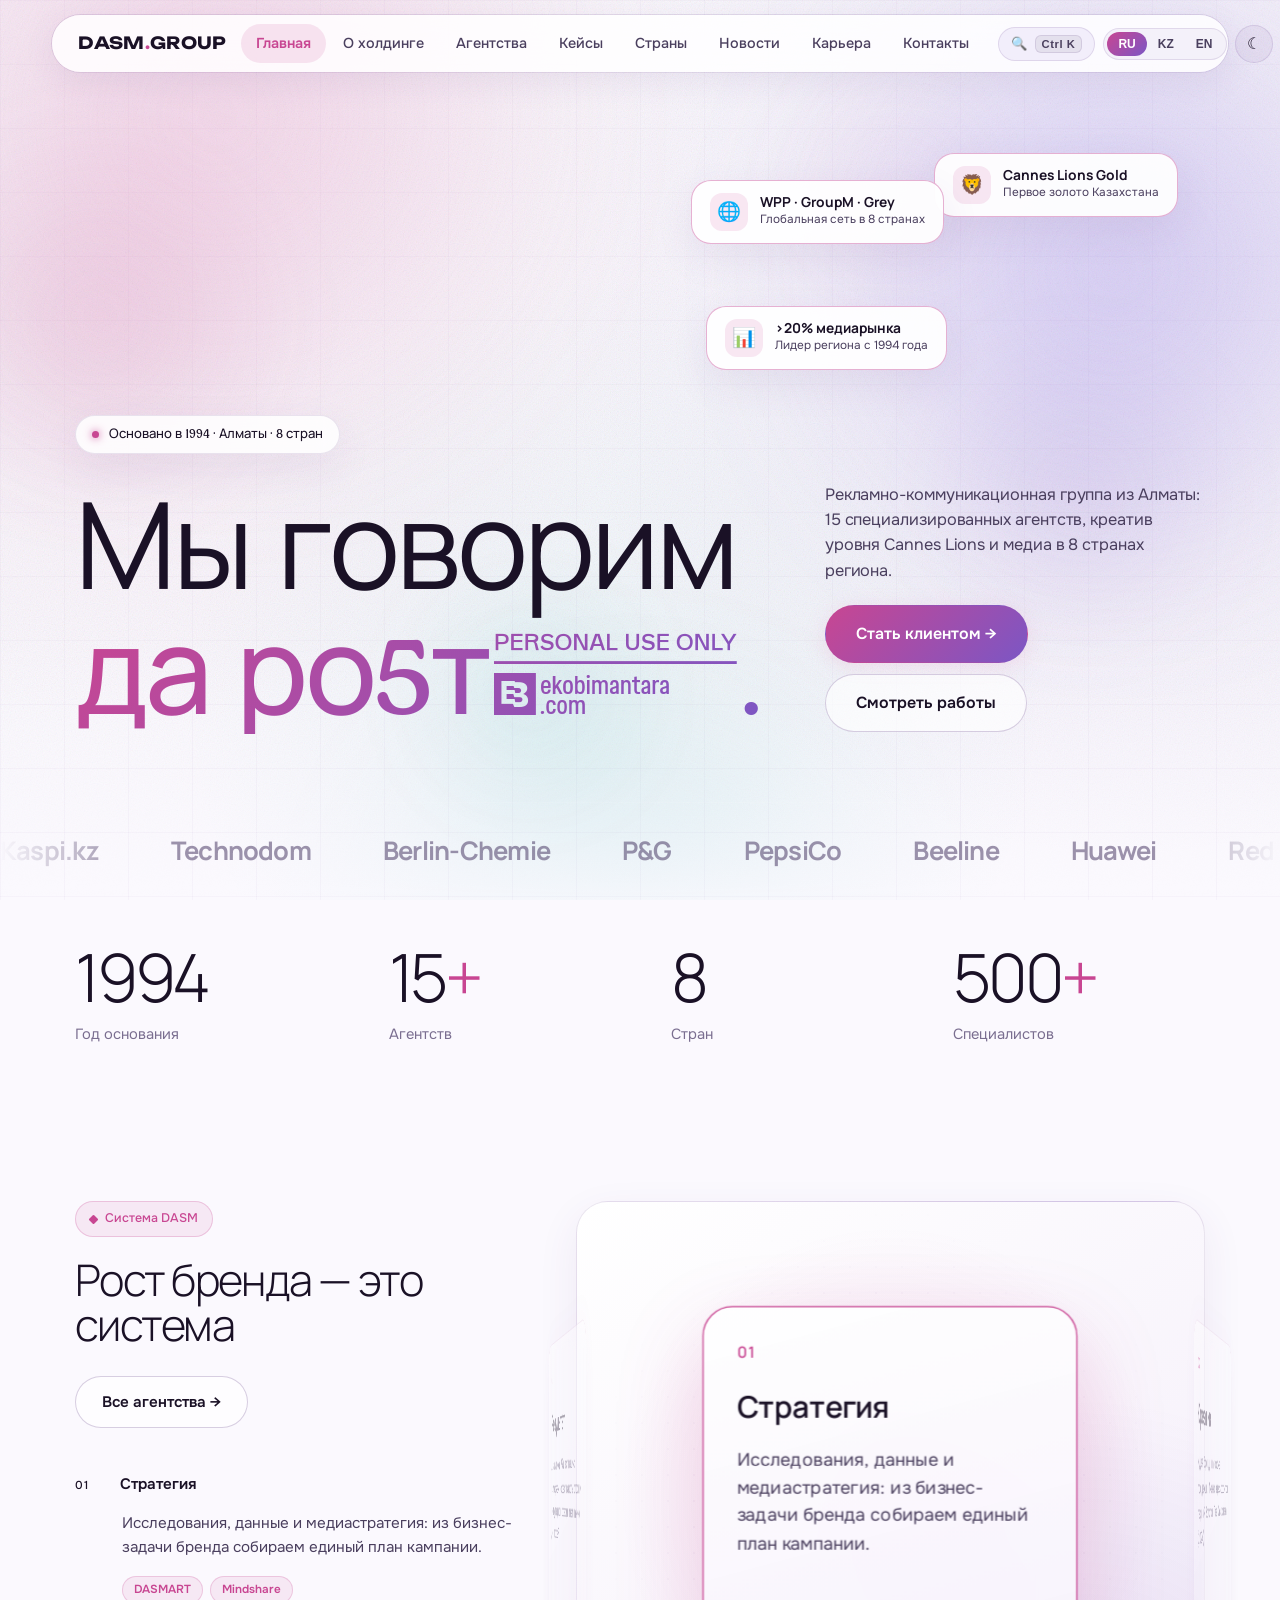
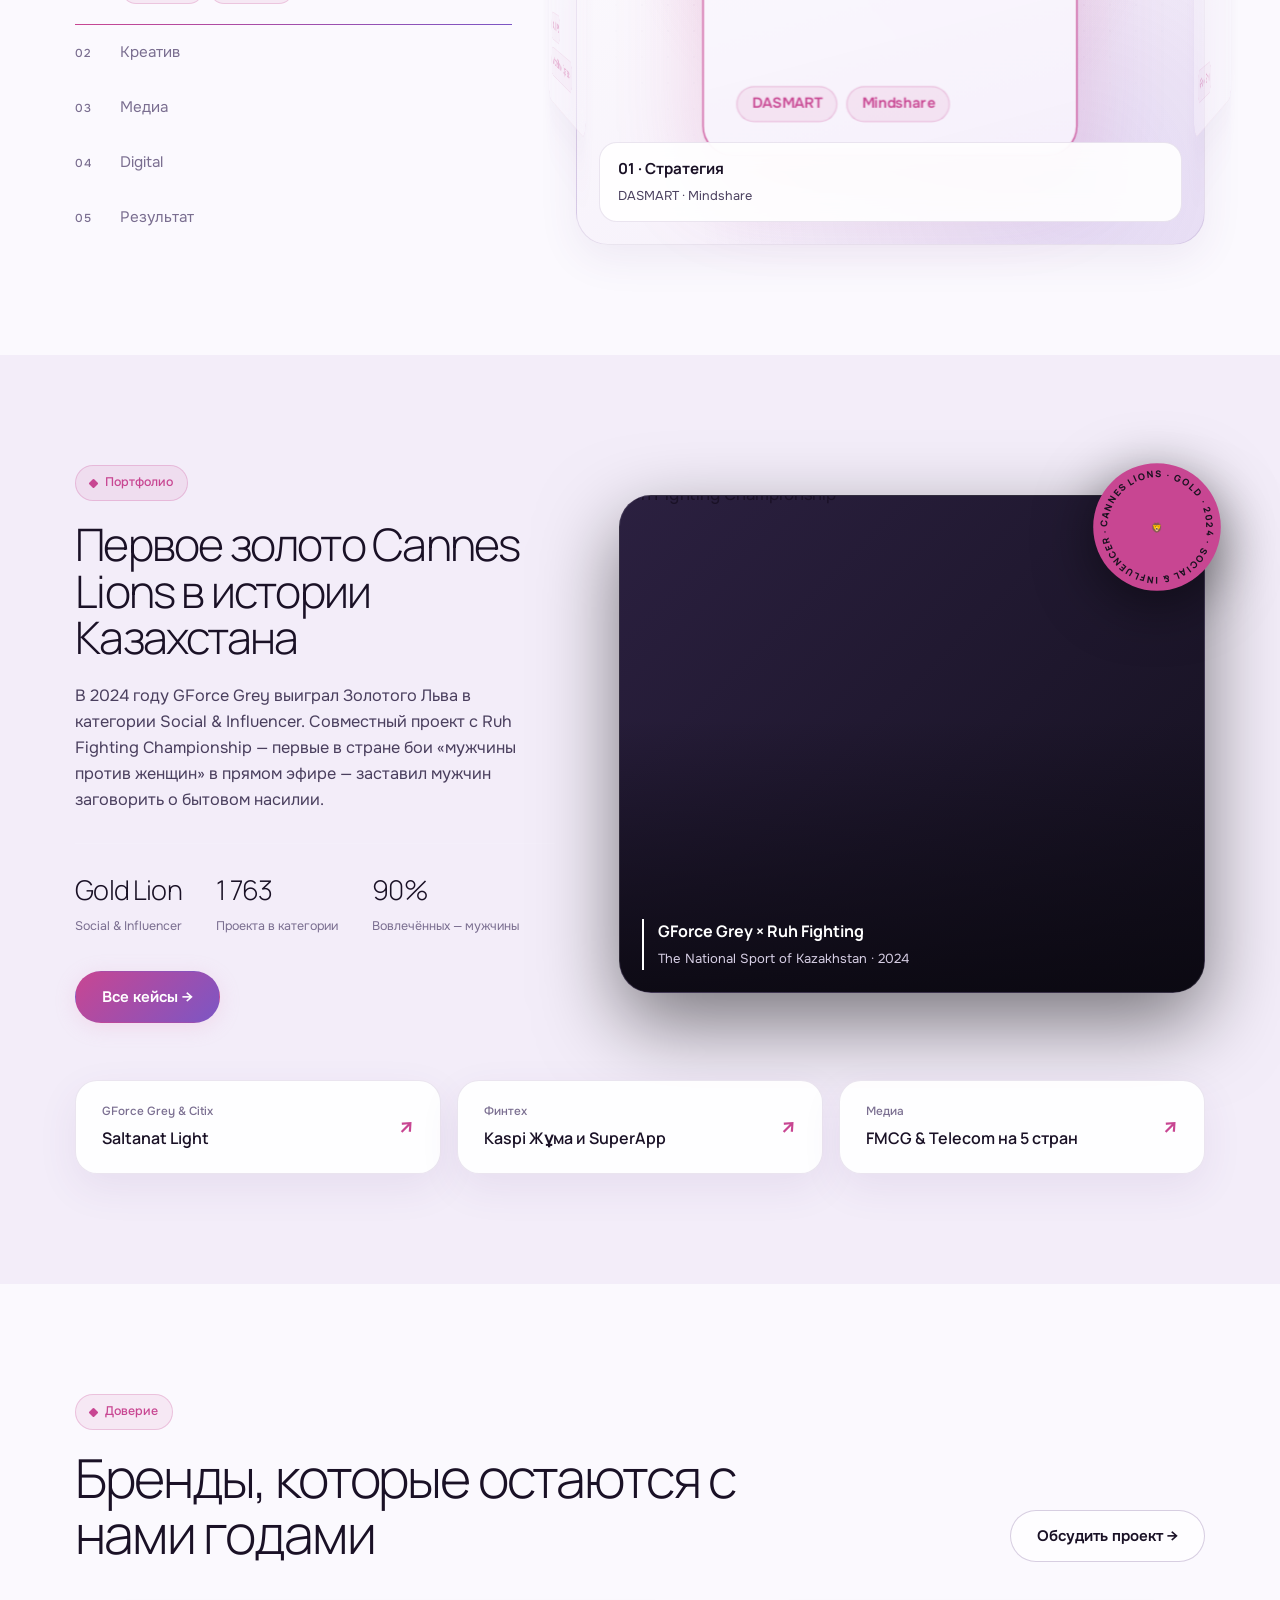
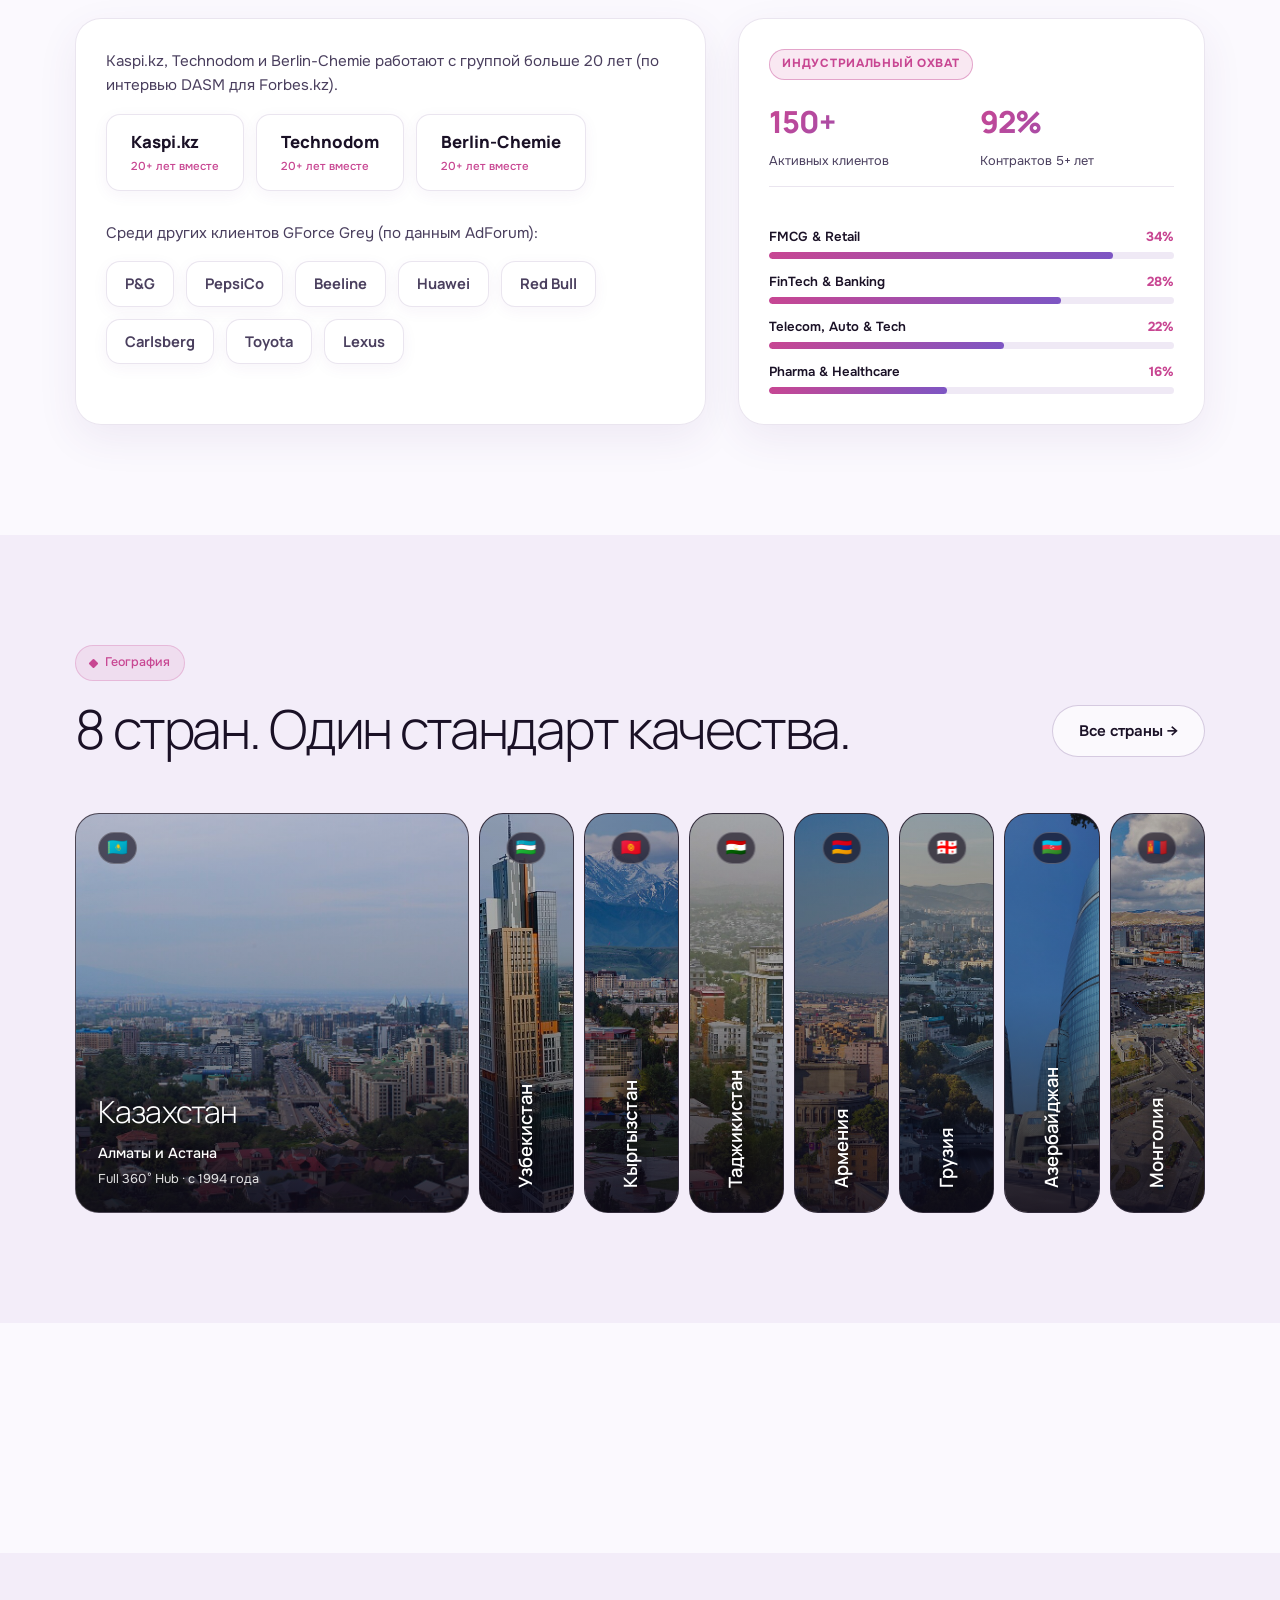
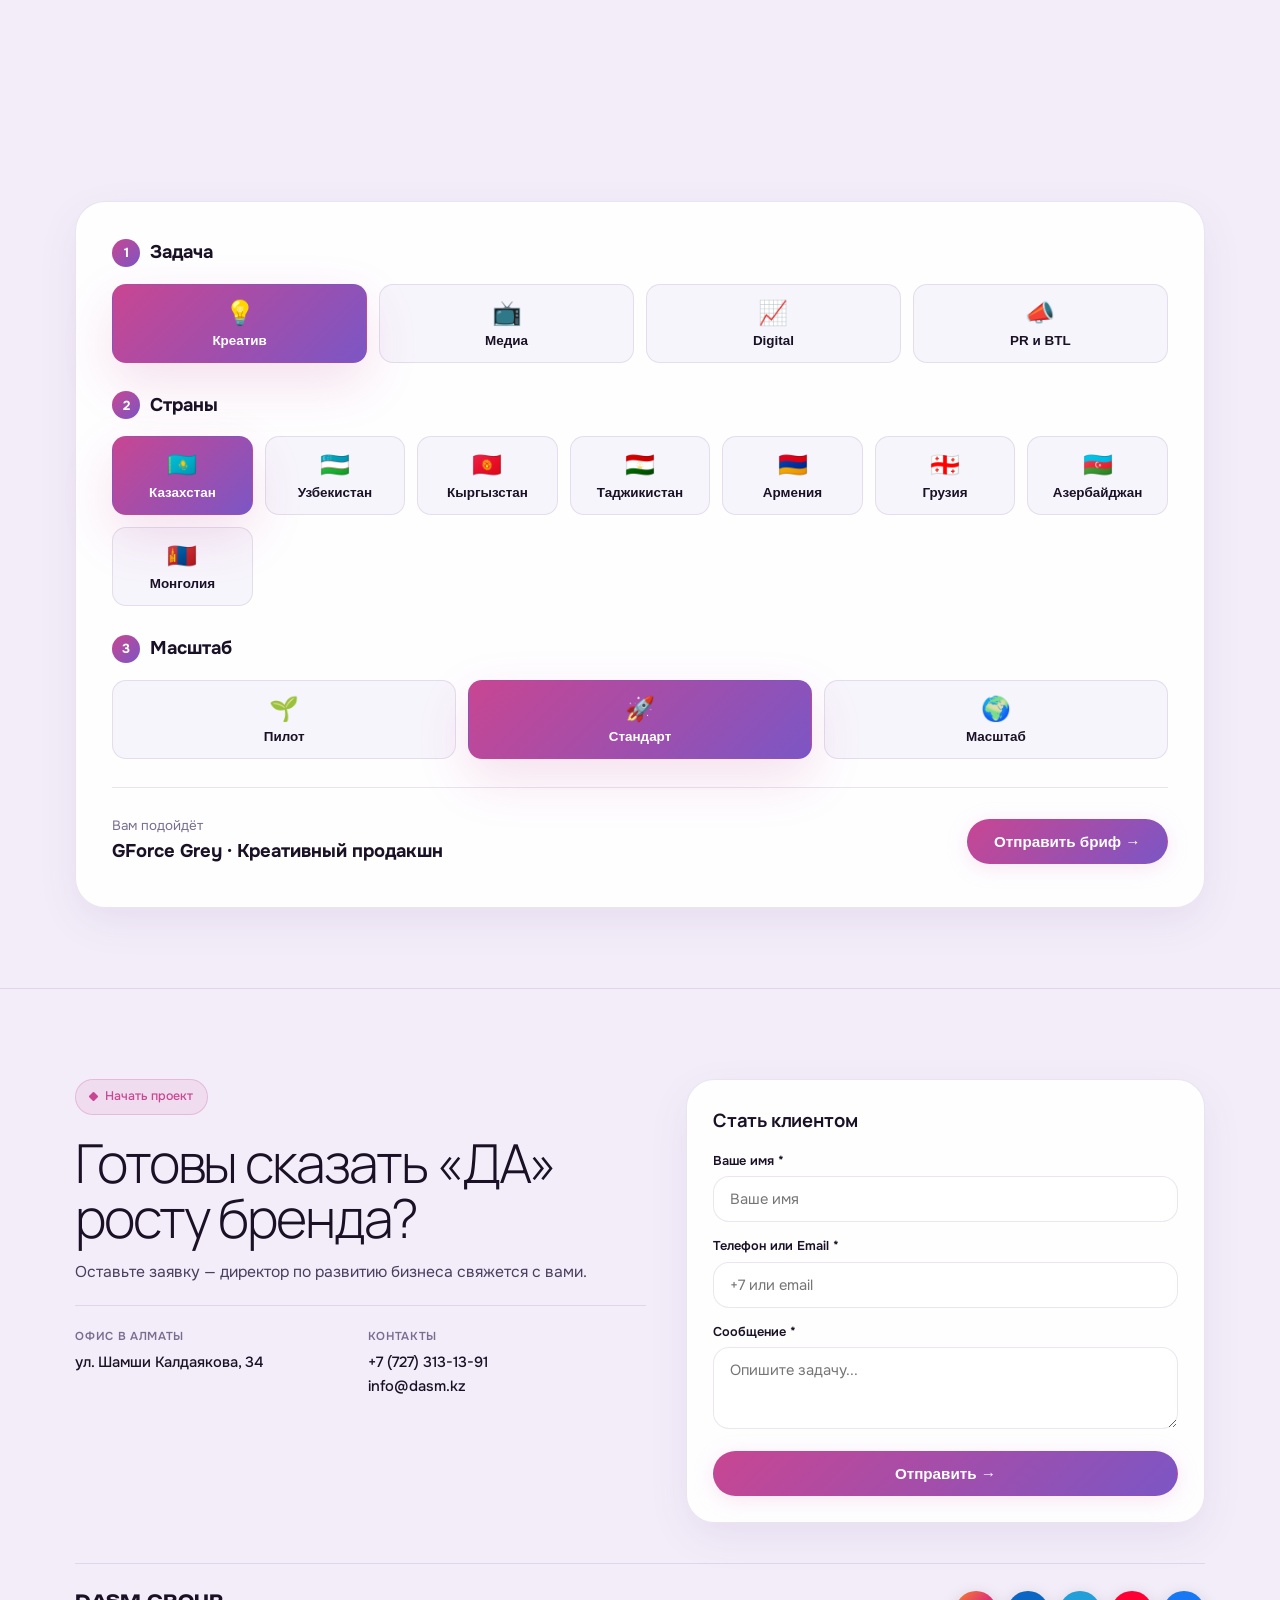
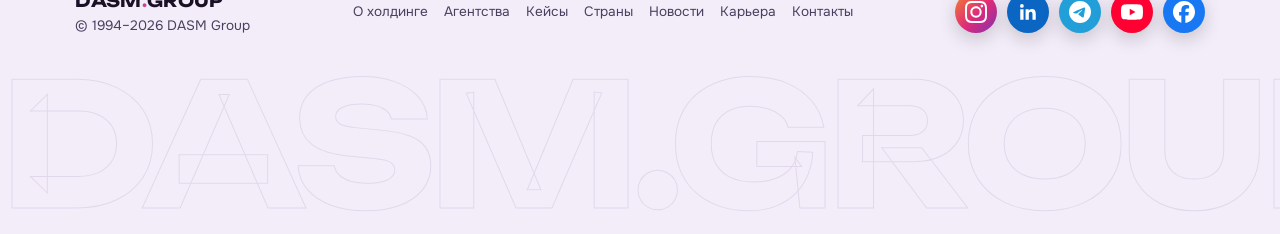
==== commit 4340b20e: "Unique contextual photos across all tabs, redesigned heroes & font fix" ====
--- a/index.html
+++ b/index.html
@@ -17,7 +17,7 @@
     <link rel="preconnect" href="https://fonts.googleapis.com">
     <link rel="preconnect" href="https://fonts.gstatic.com" crossorigin>
     <link href="https://fonts.googleapis.com/css2?family=Manrope:wght@200..800&family=Onest:wght@400;500;600;700&family=Unbounded:wght@600;700&display=swap" rel="stylesheet">
-    <link rel="stylesheet" href="style.css?v=20261026c">
+    <link rel="stylesheet" href="style.css?v=20261026d">
     <script src="3d-ui.js?v=20261026b" defer></script>
     <style>.cursor-dot,.cursor-ring{display:none!important;opacity:0!important;visibility:hidden!important;width:0!important;height:0!important}</style>
 </head>
@@ -530,7 +530,7 @@
         </div>
     </div>
     <script src="i18n.js?v=20261026b"></script>
-    <script src="script.js?v=20261026c"></script>
+    <script src="script.js?v=20261026d"></script>
     <script src="3d-ui.js?v=20261026b" defer></script>
 
     <script type="importmap">
--- a/style.css
+++ b/style.css
@@ -4991,18 +4991,324 @@
     transform: scale(1.06);
 }
 .page-agencies #agenciesGrid > .card .card-text {
-    display: none;
-}
-
-/* Страны: акцент на фотографии и ключевых тегах */
-.page-countries #countriesGrid .card-media {
-    height: 220px;
-}
-.page-countries #countriesGrid .card-text {
     display: -webkit-box;
-    -webkit-line-clamp: 1;
+    -webkit-line-clamp: 3;
     -webkit-box-orient: vertical;
     overflow: hidden;
+    font-size: 0.9rem;
+    line-height: 1.5;
+    margin-bottom: 14px;
+}
+
+/* Страны: акцент на фотографии и полном описании */
+.page-countries #countriesGrid .card-media {
+    height: 230px;
+}
+.page-countries #countriesGrid .card-text {
+    display: block;
+    overflow: visible;
+    line-height: 1.55;
+    margin-bottom: 14px;
+}
+
+/* Hero Агентств: 4 кластера экосистемы */
+.ph-agencies-grid {
+    display: grid;
+    grid-template-columns: 1.05fr 0.95fr;
+    gap: clamp(28px, 4vw, 52px);
+    align-items: center;
+}
+.ph-pillars-grid {
+    display: grid;
+    grid-template-columns: repeat(2, 1fr);
+    gap: 14px;
+}
+.ph-pillar-card {
+    padding: 20px;
+    border-radius: 22px;
+    background: var(--bg-card);
+    border: 1px solid var(--border-color);
+    box-shadow: var(--shadow-soft);
+    display: flex;
+    flex-direction: column;
+    gap: 6px;
+    transition: var(--transition);
+}
+.ph-pillar-card:hover {
+    transform: translateY(-4px);
+    border-color: var(--border-accent);
+    box-shadow: var(--shadow-hover);
+}
+.ph-pillar-icon {
+    width: 40px;
+    height: 40px;
+    border-radius: 12px;
+    display: grid;
+    place-items: center;
+    background: rgba(200, 70, 146, 0.12);
+    font-size: 1.25rem;
+    margin-bottom: 4px;
+}
+.ph-pillar-card b {
+    font-family: var(--font-display);
+    font-size: 1.02rem;
+    font-weight: 700;
+    color: var(--text-primary);
+}
+.ph-pillar-card small {
+    font-size: 0.8rem;
+    color: var(--text-secondary);
+    line-height: 1.4;
+}
+
+/* Hero Кейсов: чистая витрина трофеев без наложения текста на постеры */
+.ph-works-clean-inner {
+    display: flex;
+    flex-direction: column;
+    gap: 32px;
+}
+.ph-works-clean-top {
+    display: grid;
+    grid-template-columns: 1.15fr 0.85fr;
+    gap: 32px;
+    align-items: end;
+}
+.ph-trophy-shelf {
+    display: grid;
+    grid-template-columns: repeat(4, 1fr);
+    gap: 16px;
+}
+.ph-trophy-item {
+    display: flex;
+    align-items: center;
+    gap: 14px;
+    padding: 18px 20px;
+    border-radius: 20px;
+    background: var(--bg-card);
+    border: 1px solid var(--border-color);
+    box-shadow: var(--shadow-soft);
+    transition: var(--transition);
+}
+.ph-trophy-item:hover {
+    transform: translateY(-3px);
+    border-color: var(--border-accent);
+}
+.ph-trophy-item > span {
+    width: 44px;
+    height: 44px;
+    border-radius: 14px;
+    display: grid;
+    place-items: center;
+    background: rgba(200, 70, 146, 0.12);
+    font-size: 1.35rem;
+    flex-shrink: 0;
+}
+.ph-trophy-item b {
+    display: block;
+    font-family: var(--font-display);
+    font-size: 0.98rem;
+    font-weight: 800;
+    color: var(--text-primary);
+}
+.ph-trophy-item small {
+    display: block;
+    font-size: 0.78rem;
+    color: var(--text-secondary);
+}
+
+/* Hero Стран: региональный хаб */
+.ph-countries-hub-grid {
+    display: grid;
+    grid-template-columns: 1.1fr 0.9fr;
+    gap: clamp(28px, 4vw, 48px);
+    align-items: center;
+}
+.ph-region-stats {
+    display: grid;
+    grid-template-columns: repeat(2, 1fr);
+    gap: 14px;
+}
+.ph-region-stat {
+    padding: 20px;
+    border-radius: 22px;
+    background: var(--bg-card);
+    border: 1px solid var(--border-color);
+    box-shadow: var(--shadow-soft);
+}
+.ph-region-stat b {
+    display: block;
+    font-family: var(--font-display);
+    font-size: 1.65rem;
+    font-weight: 800;
+    background: var(--gradient-brand);
+    -webkit-background-clip: text;
+    background-clip: text;
+    -webkit-text-fill-color: transparent;
+    margin-bottom: 4px;
+}
+.ph-region-stat span {
+    font-size: 0.82rem;
+    color: var(--text-secondary);
+}
+
+/* Фото-баннер города в карточке контактов */
+.ch-photo-banner {
+    position: relative;
+    height: 170px;
+    margin: -28px -28px 20px -28px;
+    border-radius: 24px 24px 0 0;
+    overflow: hidden;
+}
+.ch-photo-banner img {
+    width: 100%;
+    height: 100%;
+    object-fit: cover;
+    transition: transform 0.5s ease;
+}
+.ch-photo-banner .tz-badge {
+    position: absolute;
+    top: 14px;
+    right: 14px;
+    background: rgba(16, 12, 24, 0.78);
+    color: #ffffff;
+    border: 1px solid rgba(255, 255, 255, 0.22);
+    backdrop-filter: blur(10px);
+}
+
+@media (max-width: 1024px) {
+    .ph-agencies-grid,
+    .ph-works-clean-top,
+    .ph-countries-hub-grid {
+        grid-template-columns: 1fr;
+    }
+    .ph-trophy-shelf {
+        grid-template-columns: repeat(2, 1fr);
+    }
+}
+/* Исправление шрифта для лид-абзацев (чтобы символ % не показывал водяной знак Champie Trial) */
+.hero-v2 .hero-side p,
+.page-hero .page-lead,
+.page-hero .section-tag {
+    font-family: var(--font-sans) !important;
+}
+
+/* Полноширинная фото-витрина 4 кластеров на странице Агентства */
+.ph-pillars-photo-strip {
+    display: grid;
+    grid-template-columns: repeat(4, 1fr);
+    gap: 16px;
+}
+.ph-pillar-photo-card {
+    position: relative;
+    height: 230px;
+    border-radius: 24px;
+    overflow: hidden;
+    display: flex;
+    align-items: flex-end;
+    border: 1px solid var(--border-color);
+    box-shadow: var(--shadow-soft);
+}
+.ph-pillar-photo-card img {
+    position: absolute;
+    inset: 0;
+    width: 100%;
+    height: 100%;
+    object-fit: cover;
+    transition: transform 0.6s cubic-bezier(0.16, 1, 0.3, 1);
+}
+.ph-pillar-photo-card:hover img {
+    transform: scale(1.08);
+}
+.ph-pillar-overlay {
+    position: relative;
+    z-index: 2;
+    width: 100%;
+    padding: 20px;
+    background: linear-gradient(to top, rgba(10, 8, 18, 0.92) 0%, rgba(10, 8, 18, 0.45) 65%, transparent 100%);
+    color: #fff;
+    display: flex;
+    flex-direction: column;
+    gap: 4px;
+}
+.ph-pillar-num {
+    font-size: 0.72rem;
+    font-weight: 700;
+    text-transform: uppercase;
+    letter-spacing: 0.08em;
+    color: #f3a6d2;
+}
+.ph-pillar-overlay b {
+    font-family: var(--font-display);
+    font-size: 1.15rem;
+    font-weight: 800;
+    color: #fff;
+}
+.ph-pillar-overlay small {
+    font-size: 0.8rem;
+    color: rgba(255, 255, 255, 0.82);
+    line-height: 1.35;
+}
+
+/* Панорамный баннер на странице Страны */
+.ph-countries-hero-card {
+    position: relative;
+    border-radius: 30px;
+    overflow: hidden;
+    min-height: 360px;
+    display: flex;
+    align-items: flex-end;
+    border: 1px solid var(--border-color);
+    box-shadow: var(--shadow-soft);
+}
+.ph-countries-hero-bg {
+    position: absolute;
+    inset: 0;
+    width: 100%;
+    height: 100%;
+    object-fit: cover;
+}
+.ph-countries-hero-overlay {
+    position: relative;
+    z-index: 2;
+    width: 100%;
+    padding: clamp(28px, 4vw, 48px);
+    background: linear-gradient(125deg, rgba(12, 10, 22, 0.92) 0%, rgba(20, 14, 34, 0.78) 60%, rgba(12, 10, 22, 0.55) 100%);
+    display: flex;
+    flex-direction: column;
+    gap: 14px;
+}
+.ph-countries-flags-row {
+    display: flex;
+    flex-wrap: wrap;
+    gap: 8px;
+    margin-top: 8px;
+}
+.ph-countries-flags-row a {
+    padding: 8px 14px;
+    border-radius: 999px;
+    background: rgba(255, 255, 255, 0.12);
+    border: 1px solid rgba(255, 255, 255, 0.22);
+    color: #fff;
+    font-size: 0.84rem;
+    font-weight: 600;
+    backdrop-filter: blur(10px);
+    transition: var(--transition);
+}
+.ph-countries-flags-row a:hover {
+    background: var(--gradient-brand);
+    border-color: transparent;
+    transform: translateY(-2px);
+}
+
+@media (max-width: 1024px) {
+    .ph-pillars-photo-strip {
+        grid-template-columns: repeat(2, 1fr);
+    }
+}
+@media (max-width: 640px) {
+    .ph-pillars-photo-strip {
+        grid-template-columns: 1fr;
+    }
 }
 
 /* Защита от горизонтального скролла на любых экранах */
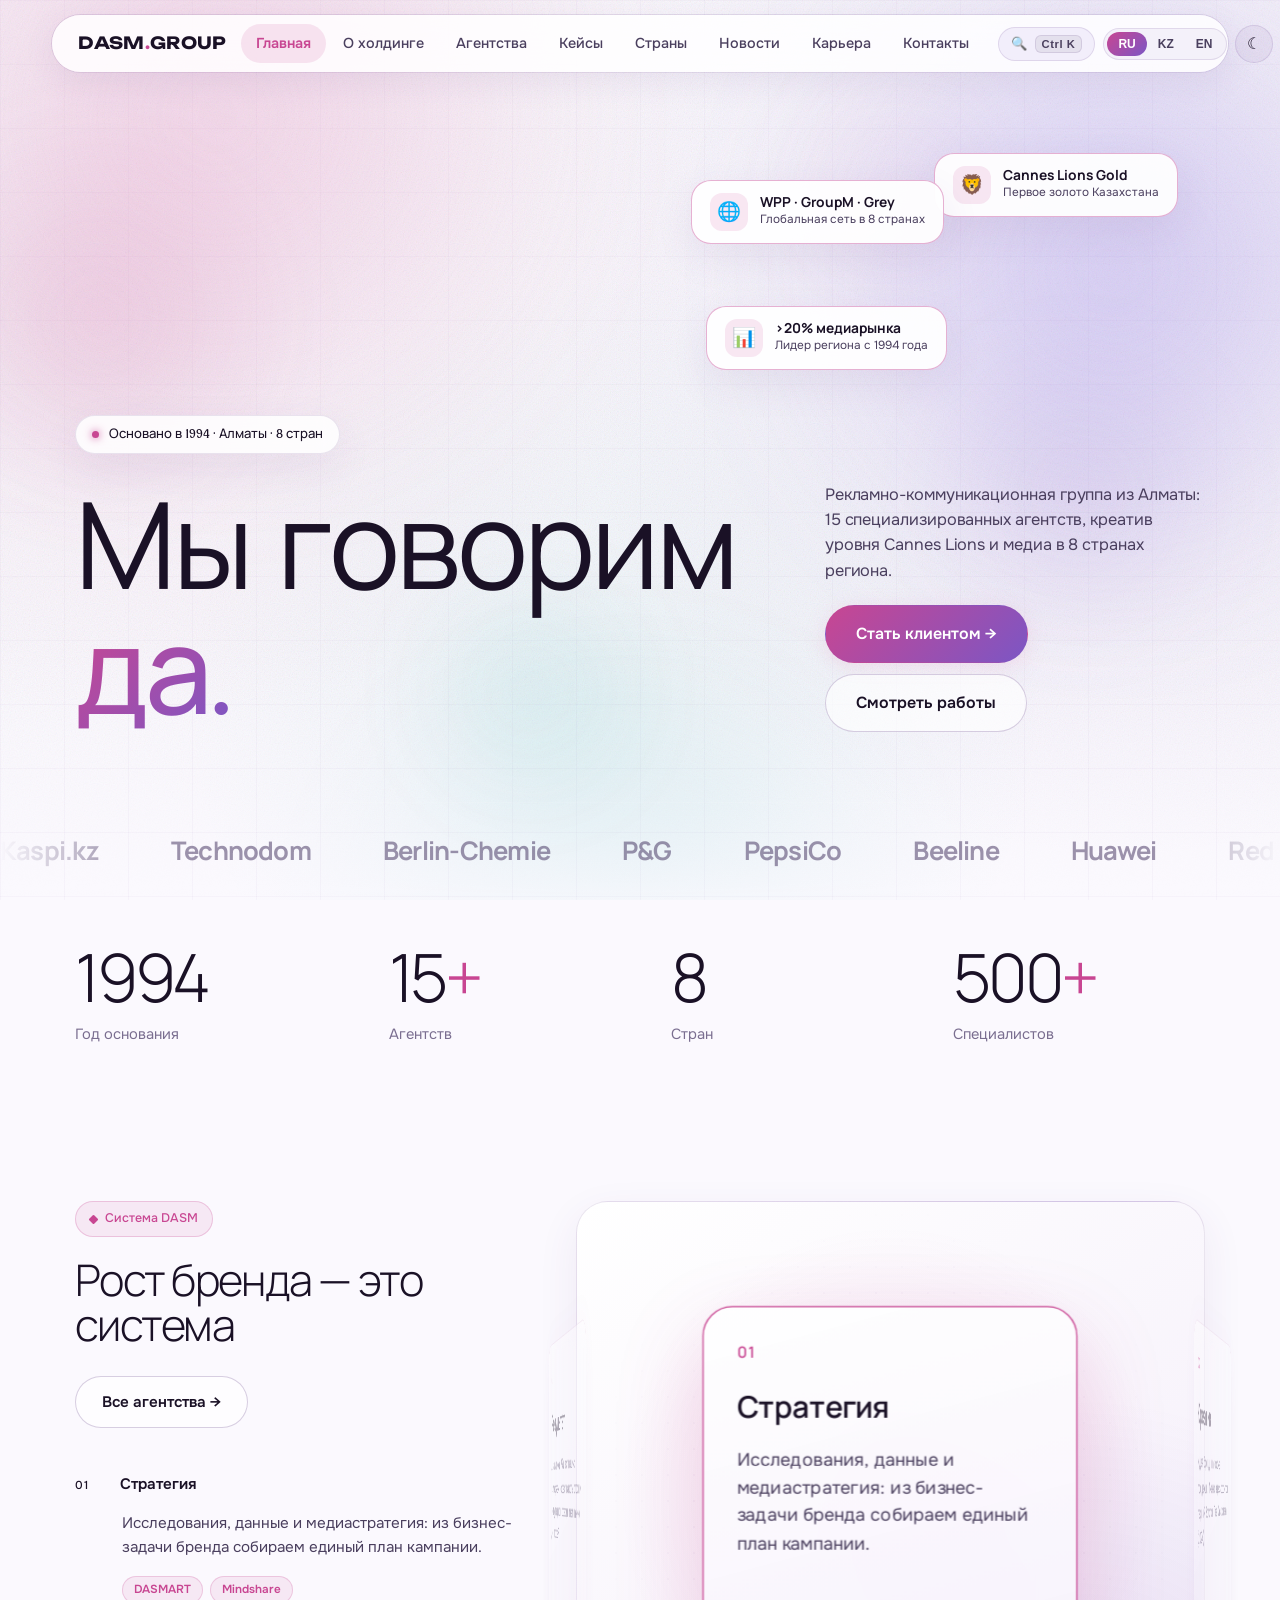
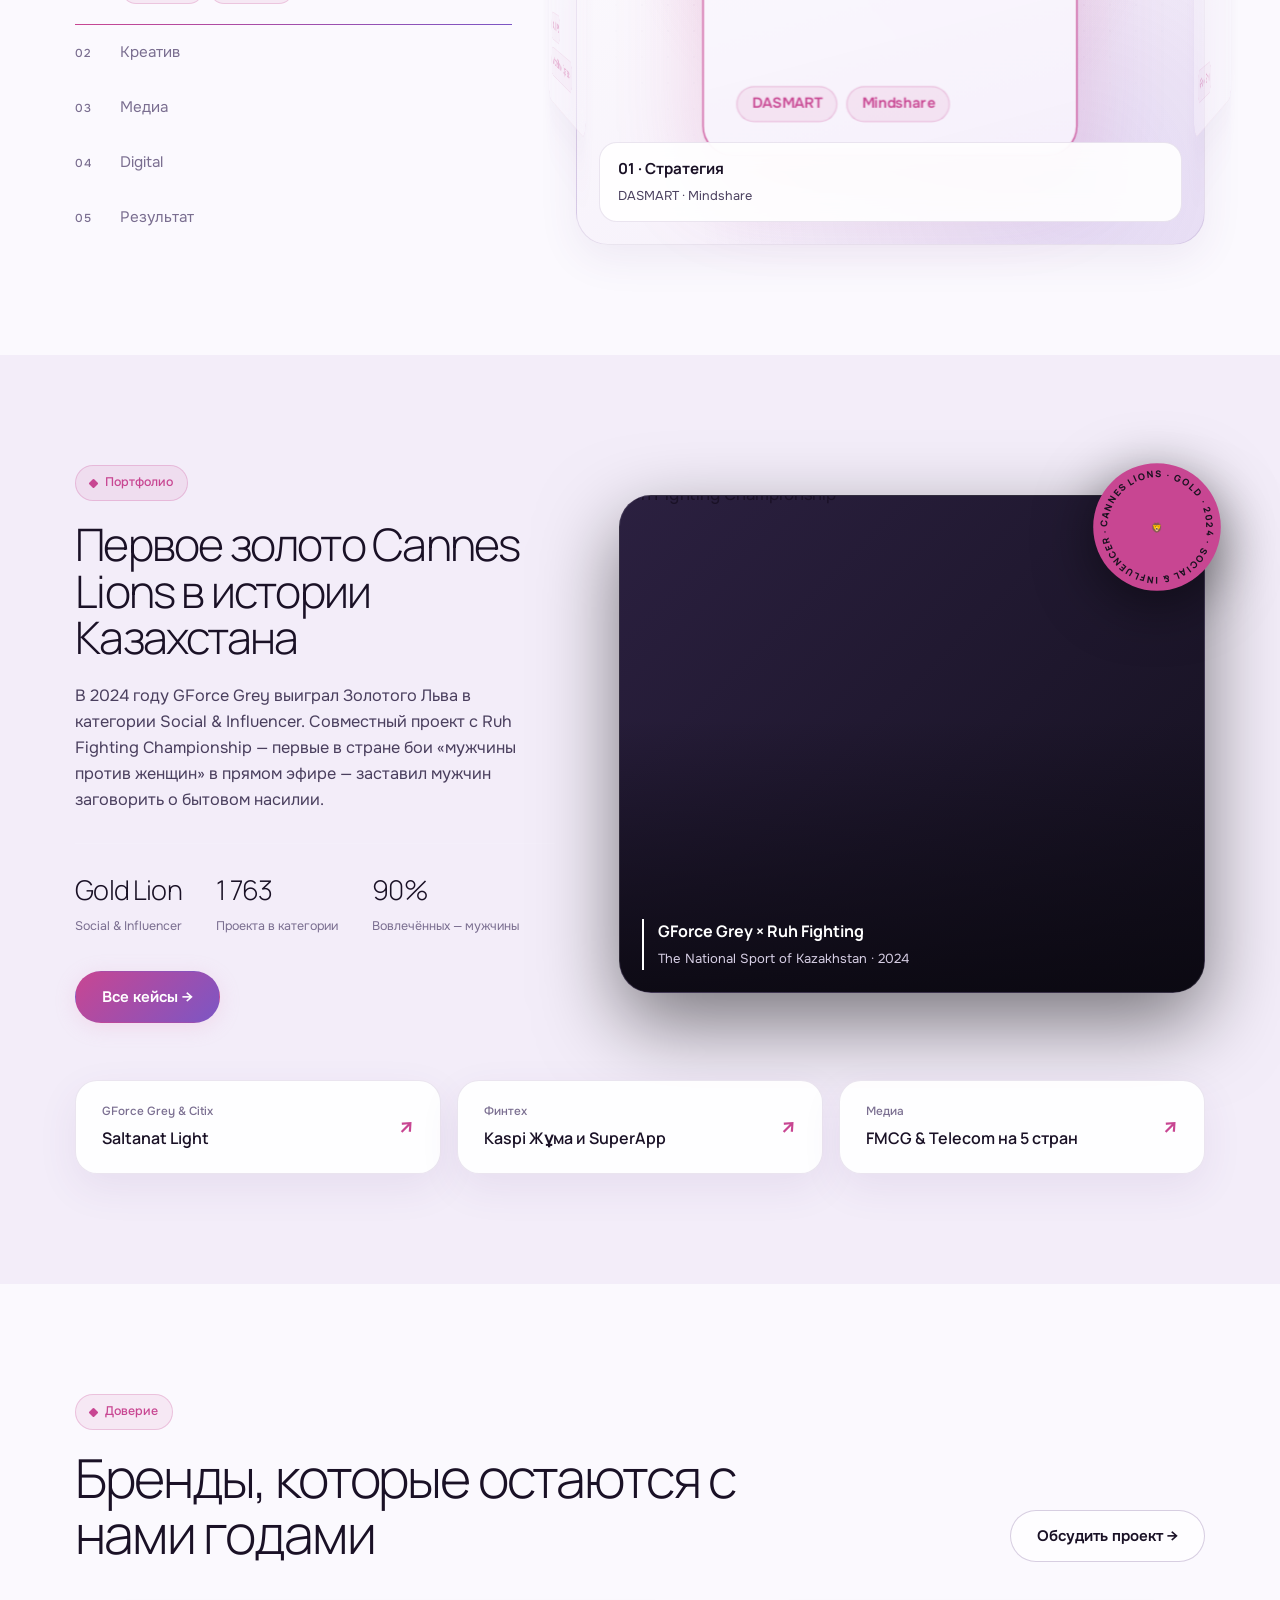
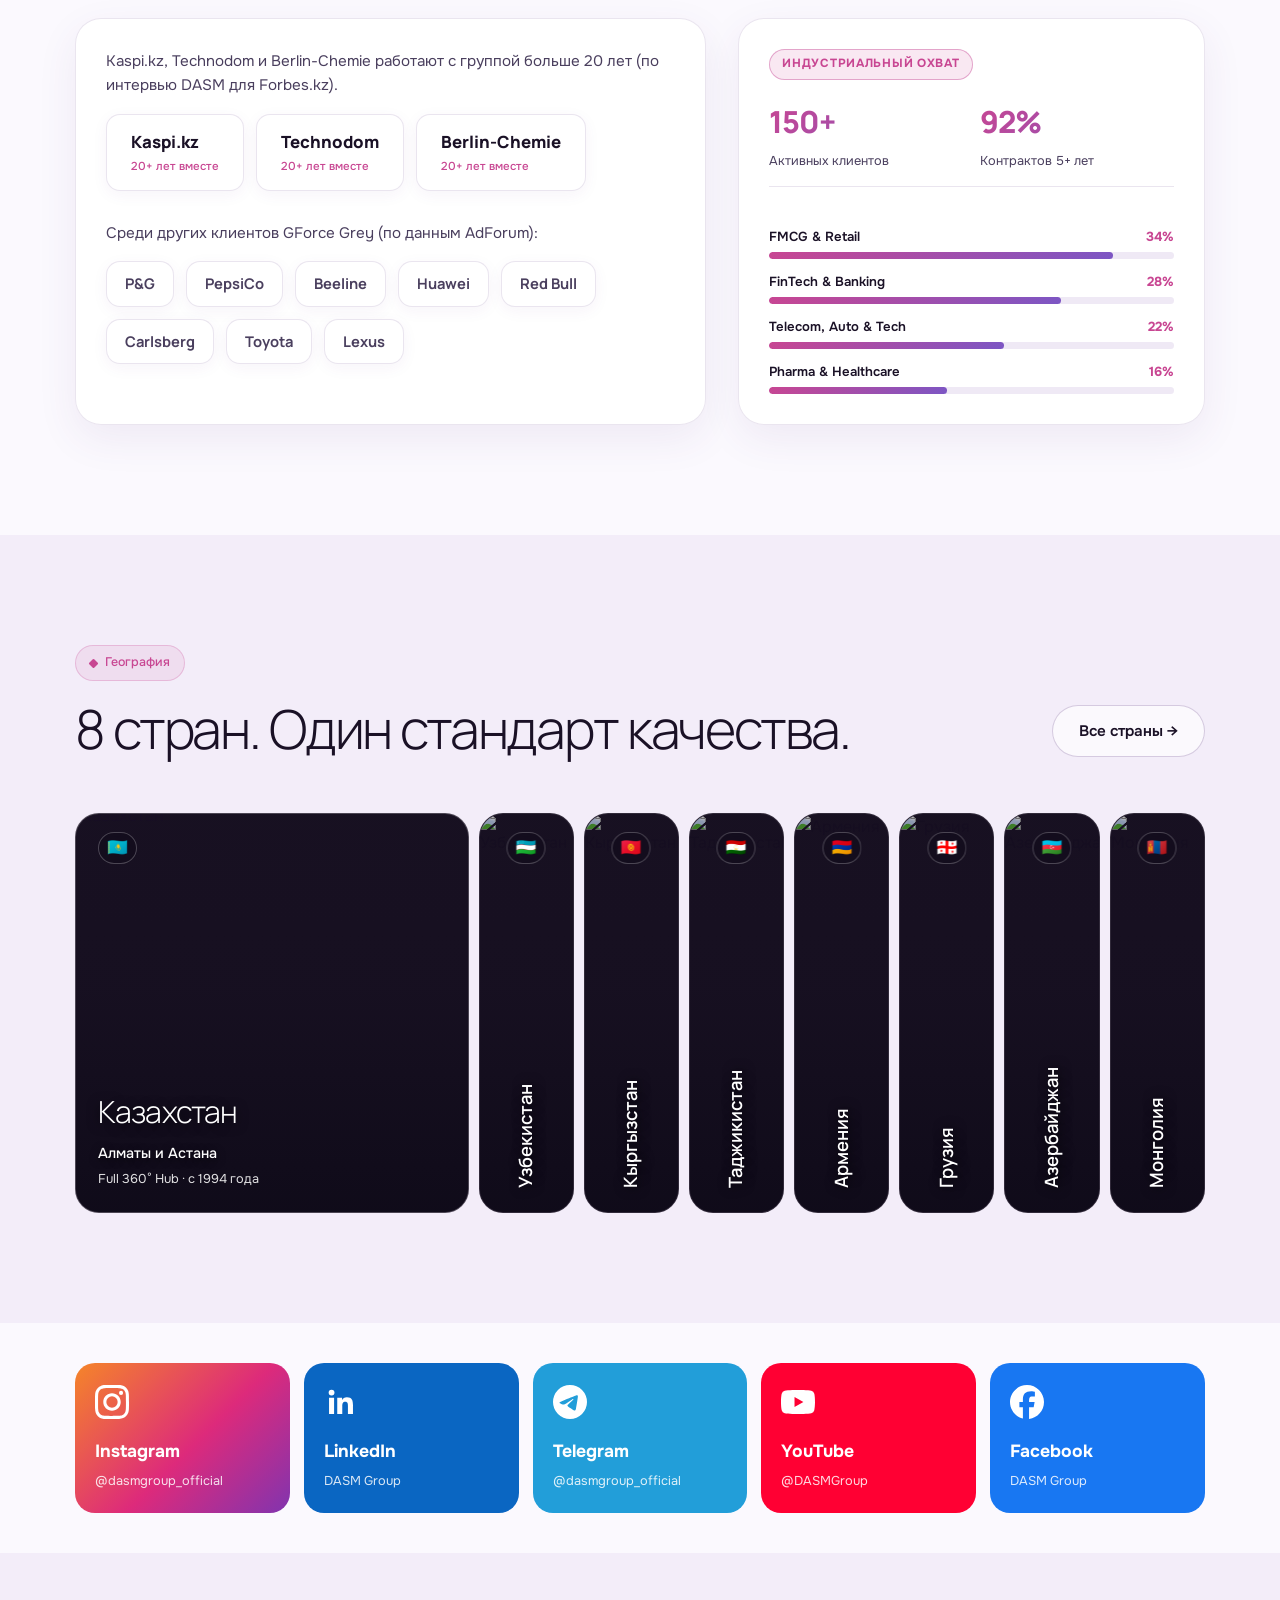
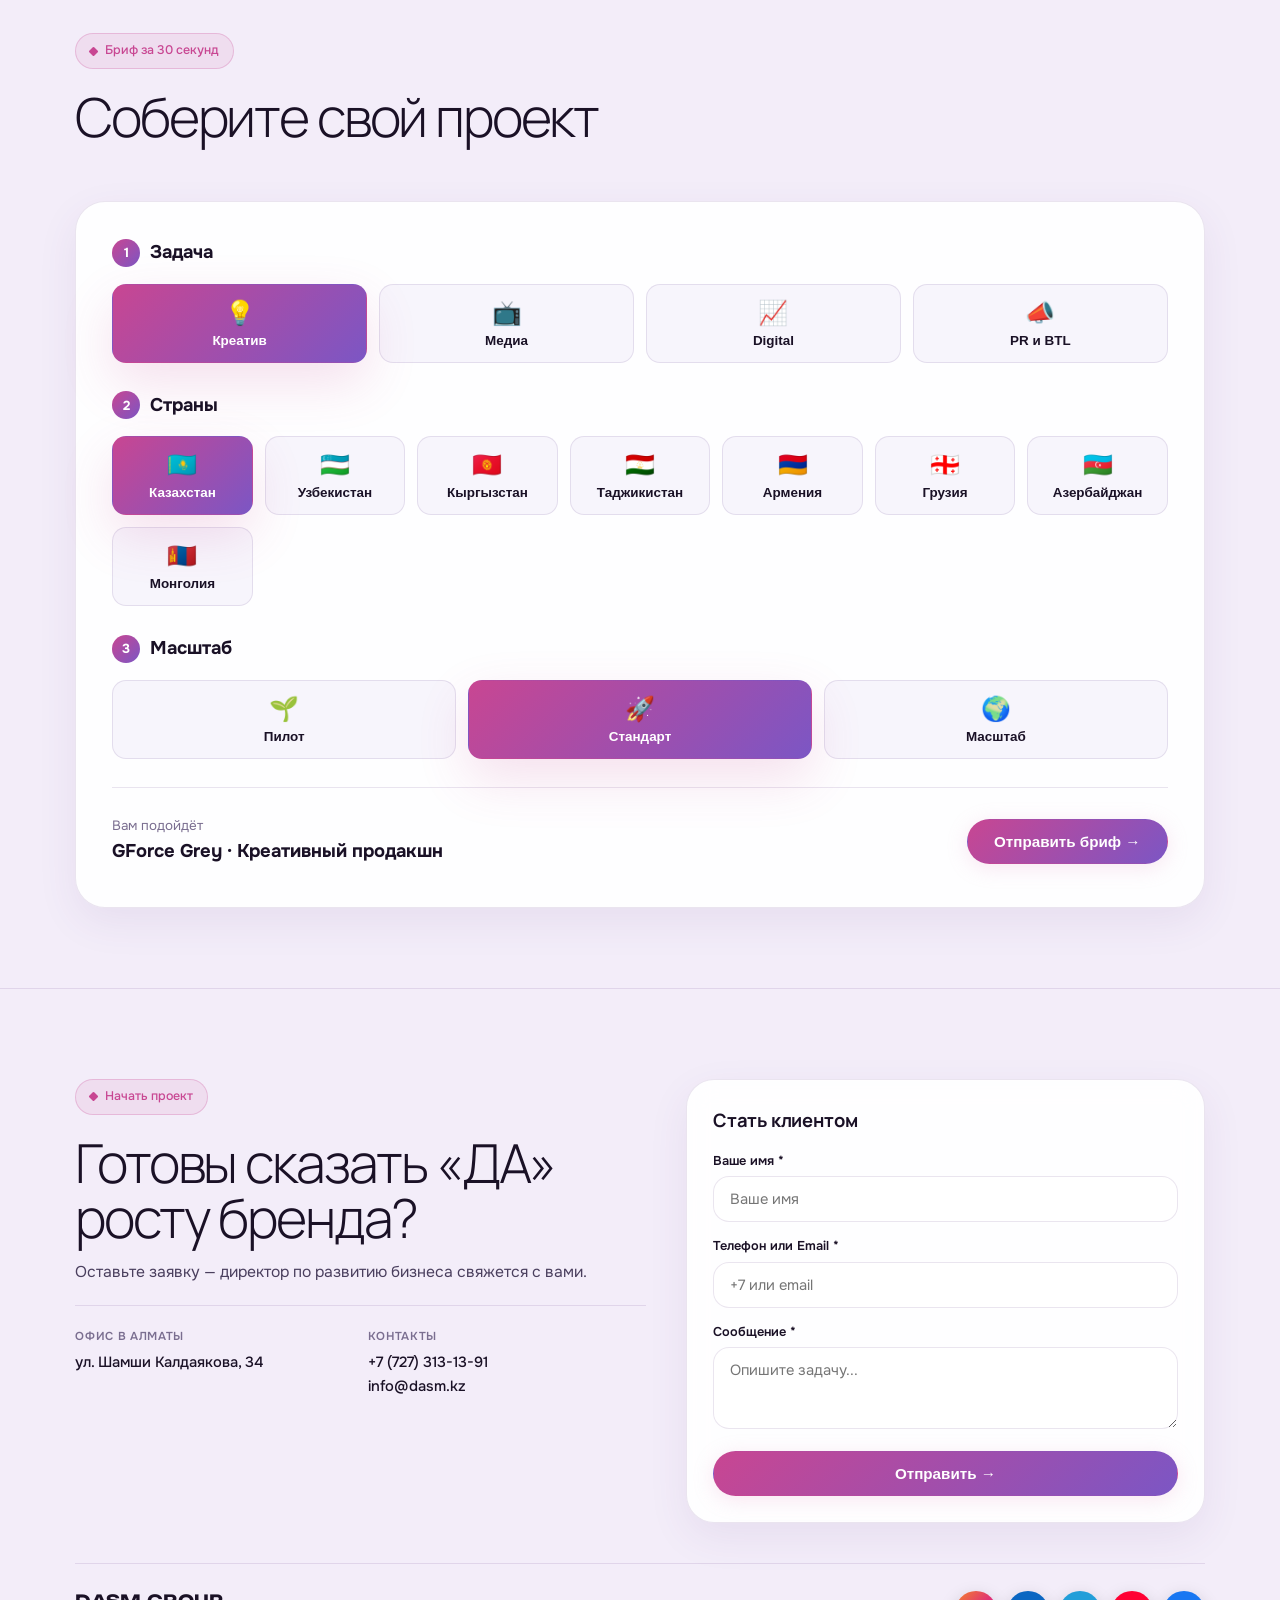
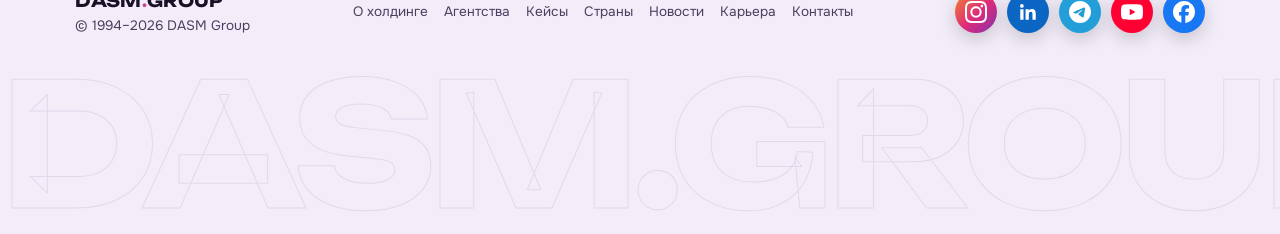
==== commit 259f2823: "Zero duplicate images across all pages, tabs, modals & city hubs (77/77 unique)" ====
--- a/index.html
+++ b/index.html
@@ -17,7 +17,7 @@
     <link rel="preconnect" href="https://fonts.googleapis.com">
     <link rel="preconnect" href="https://fonts.gstatic.com" crossorigin>
     <link href="https://fonts.googleapis.com/css2?family=Manrope:wght@200..800&family=Onest:wght@400;500;600;700&family=Unbounded:wght@600;700&display=swap" rel="stylesheet">
-    <link rel="stylesheet" href="style.css?v=20261026d">
+    <link rel="stylesheet" href="style.css?v=20261026e">
     <script src="3d-ui.js?v=20261026b" defer></script>
     <style>.cursor-dot,.cursor-ring{display:none!important;opacity:0!important;visibility:hidden!important;width:0!important;height:0!important}</style>
 </head>
@@ -254,7 +254,7 @@
 
                     <div class="feature-media reveal" data-tilt>
                         <div class="feature-card">
-                            <img src="https://images.unsplash.com/photo-1549719386-74dfcbf7dbed?auto=format&fit=crop&w=1200&q=85" alt="Ruh Fighting Championship" loading="lazy">
+                            <img src="https://images.unsplash.com/photo-1517438322307-e67111335449?auto=format&fit=crop&w=1200&q=85" alt="Ruh Fighting Championship" loading="lazy">
                             <div class="feature-caption">
                                 <strong>GForce Grey × Ruh Fighting</strong>
                                 <span>The National Sport of Kazakhstan · 2024</span>
@@ -353,49 +353,49 @@
 
                 <div class="panels reveal">
                     <div class="panel active" data-img="kz" style="--h:330" role="button" tabindex="0" aria-expanded="true">
-                        <img class="panel-photo" src="images/countries/kz.jpg" alt="Казахстан" loading="lazy">
+                        <img class="panel-photo" src="https://images.unsplash.com/photo-1565008576549-57569a49371d?auto=format&fit=crop&w=900&q=80" alt="Казахстан" loading="lazy">
                         <span class="panel-flag">🇰🇿</span>
                         <span class="panel-name">Казахстан</span>
                         <span class="panel-more"><small>Алматы и Астана</small><em>Full 360° Hub · с 1994 года</em></span>
                     </div>
                     <div class="panel" data-img="uz" style="--h:200" role="button" tabindex="0" aria-expanded="false">
-                        <img class="panel-photo" src="images/countries/uz.jpg" alt="Узбекистан" loading="lazy">
+                        <img class="panel-photo" src="https://images.unsplash.com/photo-1580655653885-65763b2597d0?auto=format&fit=crop&w=900&q=80" alt="Узбекистан" loading="lazy">
                         <span class="panel-flag">🇺🇿</span>
                         <span class="panel-name">Узбекистан</span>
                         <span class="panel-more"><small>Ташкент</small><em>FMCG &amp; FinTech · TV &amp; Telegram</em></span>
                     </div>
                     <div class="panel" data-img="kg" style="--h:160" role="button" tabindex="0" aria-expanded="false">
-                        <img class="panel-photo" src="images/countries/kg.jpg" alt="Кыргызстан" loading="lazy">
+                        <img class="panel-photo" src="https://images.unsplash.com/photo-1546412414-e1885259563a?auto=format&fit=crop&w=900&q=80" alt="Кыргызстан" loading="lazy">
                         <span class="panel-flag">🇰🇬</span>
                         <span class="panel-name">Кыргызстан</span>
                         <span class="panel-more"><small>Бишкек</small><em>Media &amp; Digital · OOH · BTL</em></span>
                     </div>
                     <div class="panel" data-img="tj" style="--h:20" role="button" tabindex="0" aria-expanded="false">
-                        <img class="panel-photo" src="images/countries/tj.jpg" alt="Таджикистан" loading="lazy">
+                        <img class="panel-photo" src="https://images.unsplash.com/photo-1464822759023-fed622ff2c3b?auto=format&fit=crop&w=900&q=80" alt="Таджикистан" loading="lazy">
                         <span class="panel-flag">🇹🇯</span>
                         <span class="panel-name">Таджикистан</span>
                         <span class="panel-more"><small>Душанбе</small><em>OOH &amp; TV · BTL &amp; Trade</em></span>
                     </div>
                     <div class="panel" data-img="am" style="--h:270" role="button" tabindex="0" aria-expanded="false">
-                        <img class="panel-photo" src="images/countries/am.jpg" alt="Армения" loading="lazy">
+                        <img class="panel-photo" src="https://images.unsplash.com/photo-1589308078059-be1415eab4c3?auto=format&fit=crop&w=900&q=80" alt="Армения" loading="lazy">
                         <span class="panel-flag">🇦🇲</span>
                         <span class="panel-name">Армения</span>
                         <span class="panel-more"><small>Ереван</small><em>Media &amp; Digital · PR &amp; Events</em></span>
                     </div>
                     <div class="panel" data-img="ge" style="--h:355" role="button" tabindex="0" aria-expanded="false">
-                        <img class="panel-photo" src="images/countries/ge.jpg" alt="Грузия" loading="lazy">
+                        <img class="panel-photo" src="https://images.unsplash.com/photo-1565008447742-97f6f38c985c?auto=format&fit=crop&w=900&q=80" alt="Грузия" loading="lazy">
                         <span class="panel-flag">🇬🇪</span>
                         <span class="panel-name">Грузия</span>
                         <span class="panel-more"><small>Тбилиси</small><em>Production Hub · Omnichannel</em></span>
                     </div>
                     <div class="panel" data-img="az" style="--h:190" role="button" tabindex="0" aria-expanded="false">
-                        <img class="panel-photo" src="images/countries/az.jpg" alt="Азербайджан" loading="lazy">
+                        <img class="panel-photo" src="https://images.unsplash.com/photo-1539650116574-8efeb43e2750?auto=format&fit=crop&w=900&q=80" alt="Азербайджан" loading="lazy">
                         <span class="panel-flag">🇦🇿</span>
                         <span class="panel-name">Азербайджан</span>
                         <span class="panel-more"><small>Баку</small><em>Media Buying · Sponsorship</em></span>
                     </div>
                     <div class="panel" data-img="mn" style="--h:45" role="button" tabindex="0" aria-expanded="false">
-                        <img class="panel-photo" src="images/countries/mn.jpg" alt="Монголия" loading="lazy">
+                        <img class="panel-photo" src="https://images.unsplash.com/photo-1509316975850-ff9c5deb0cd9?auto=format&fit=crop&w=900&q=80" alt="Монголия" loading="lazy">
                         <span class="panel-flag">🇲🇳</span>
                         <span class="panel-name">Монголия</span>
                         <span class="panel-more"><small>Улан-Батор</small><em>Full Media · с 2010 года</em></span>
@@ -530,7 +530,7 @@
         </div>
     </div>
     <script src="i18n.js?v=20261026b"></script>
-    <script src="script.js?v=20261026d"></script>
+    <script src="script.js?v=20261026e"></script>
     <script src="3d-ui.js?v=20261026b" defer></script>
 
     <script type="importmap">
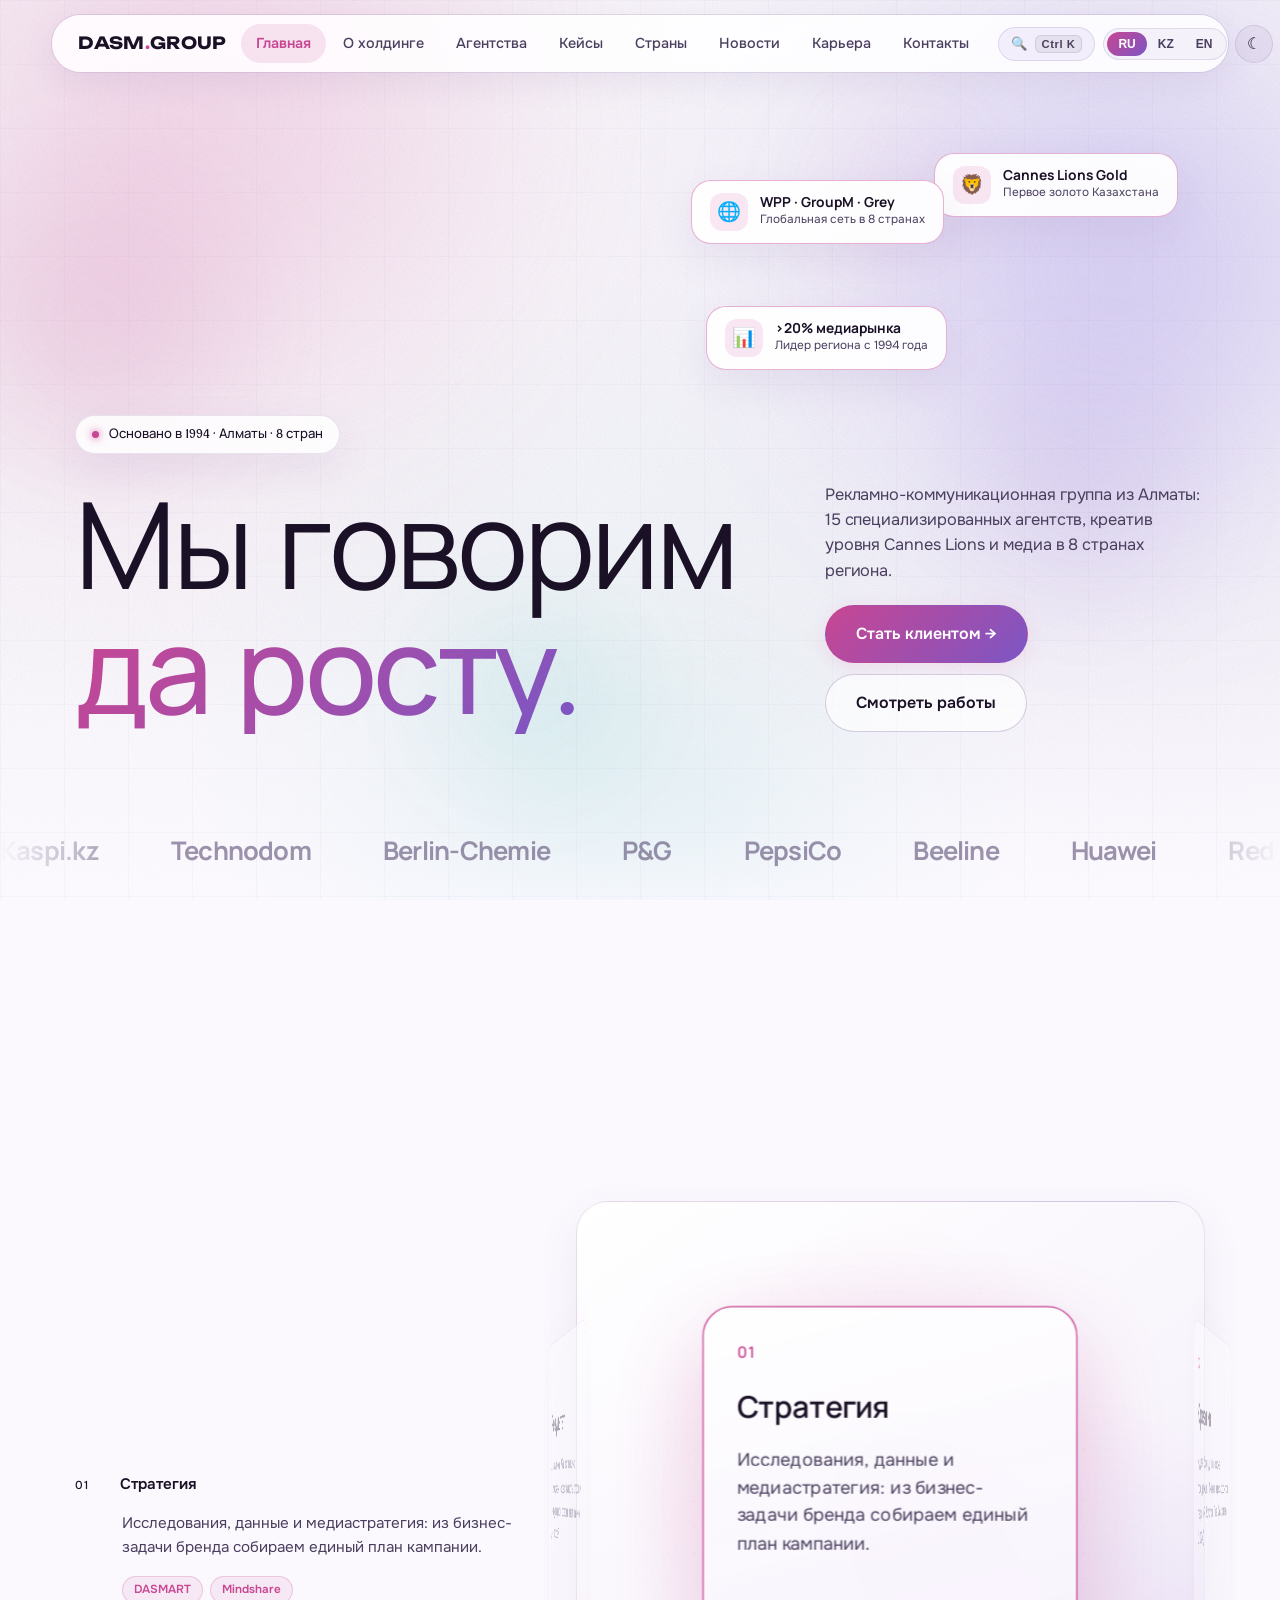
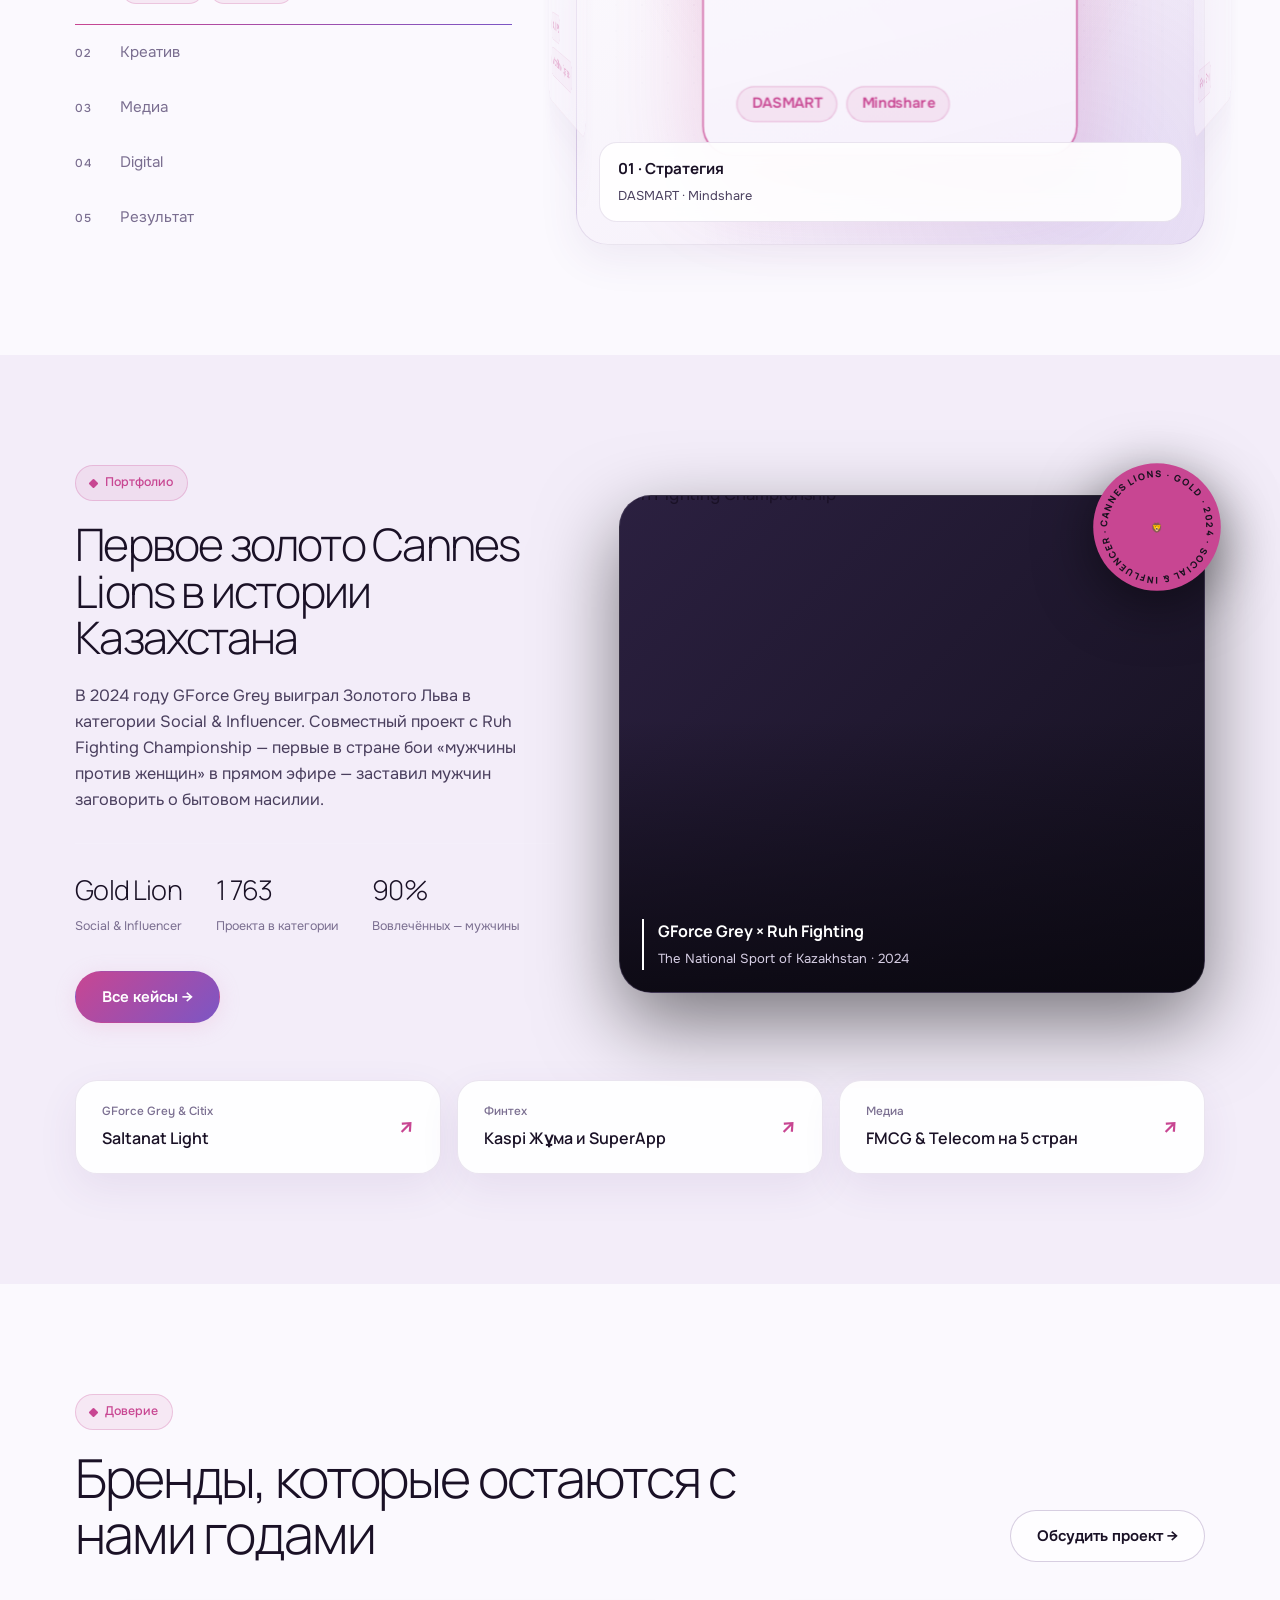
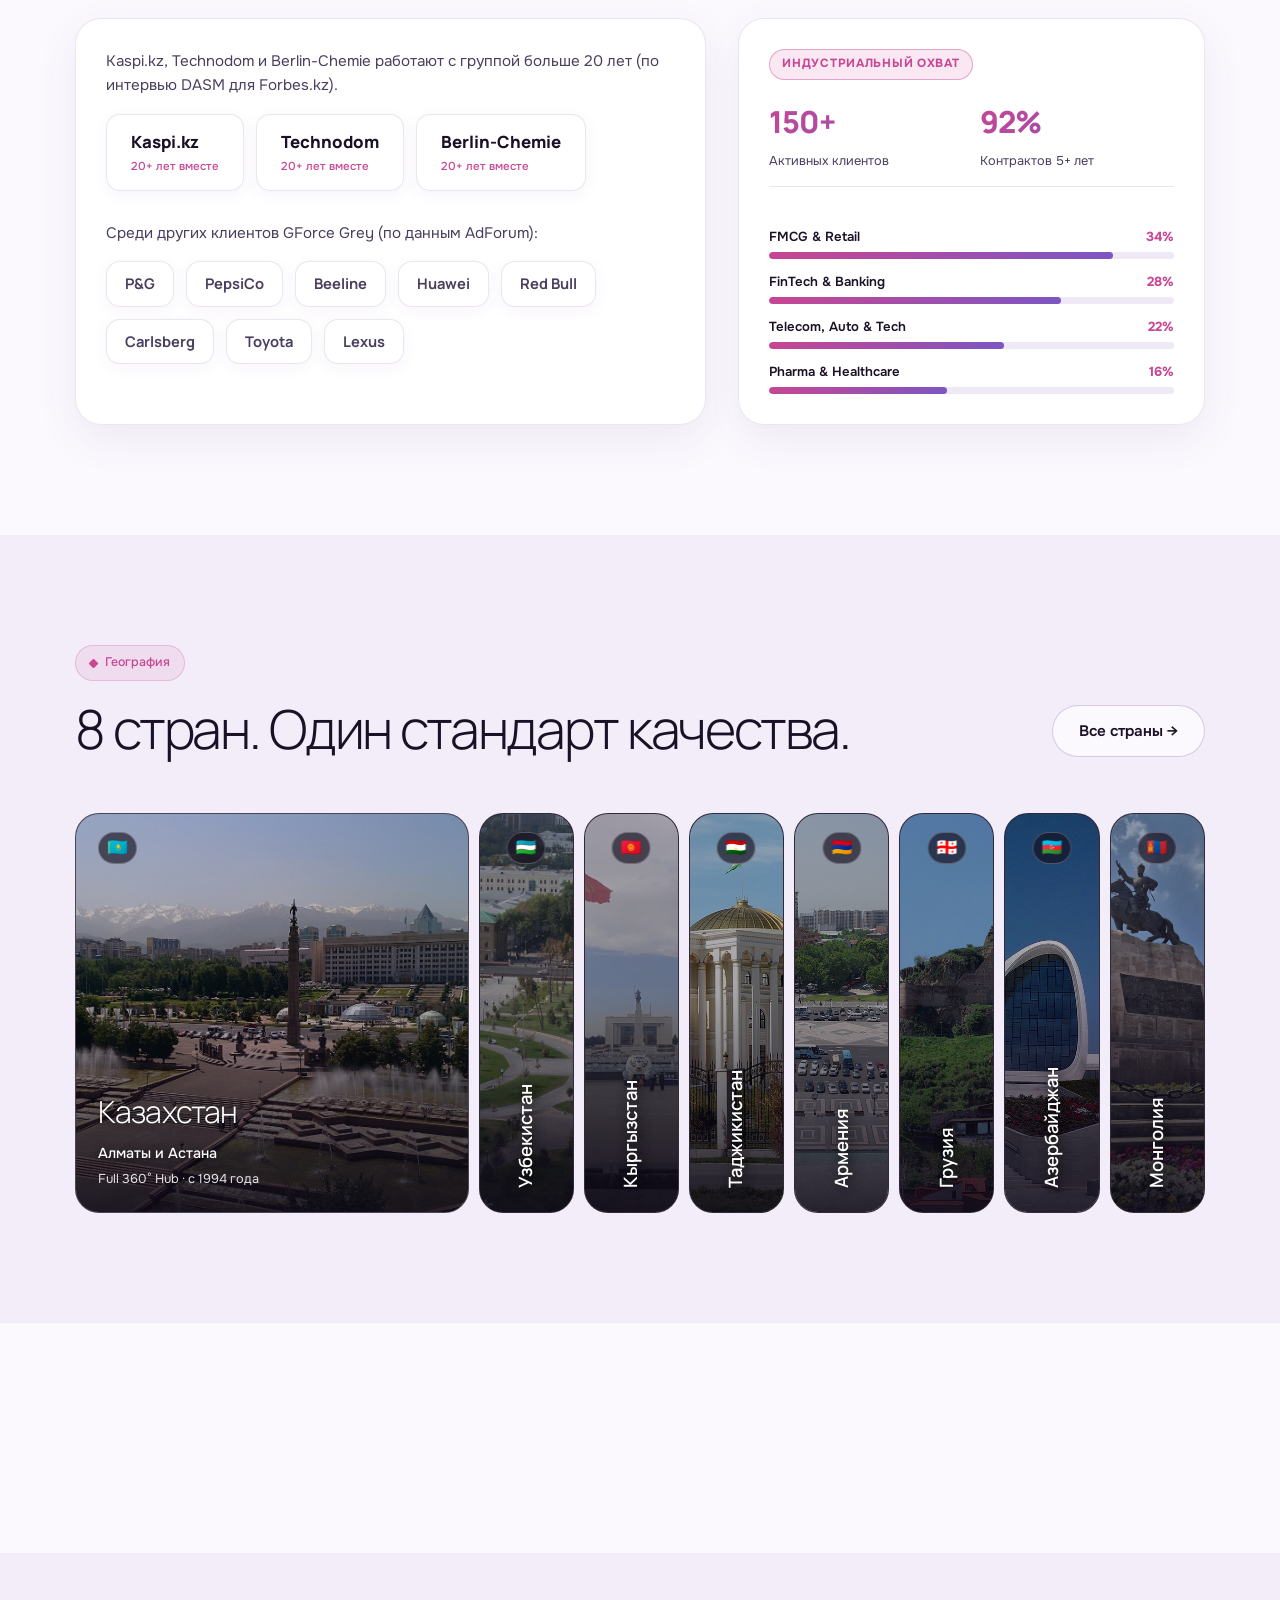
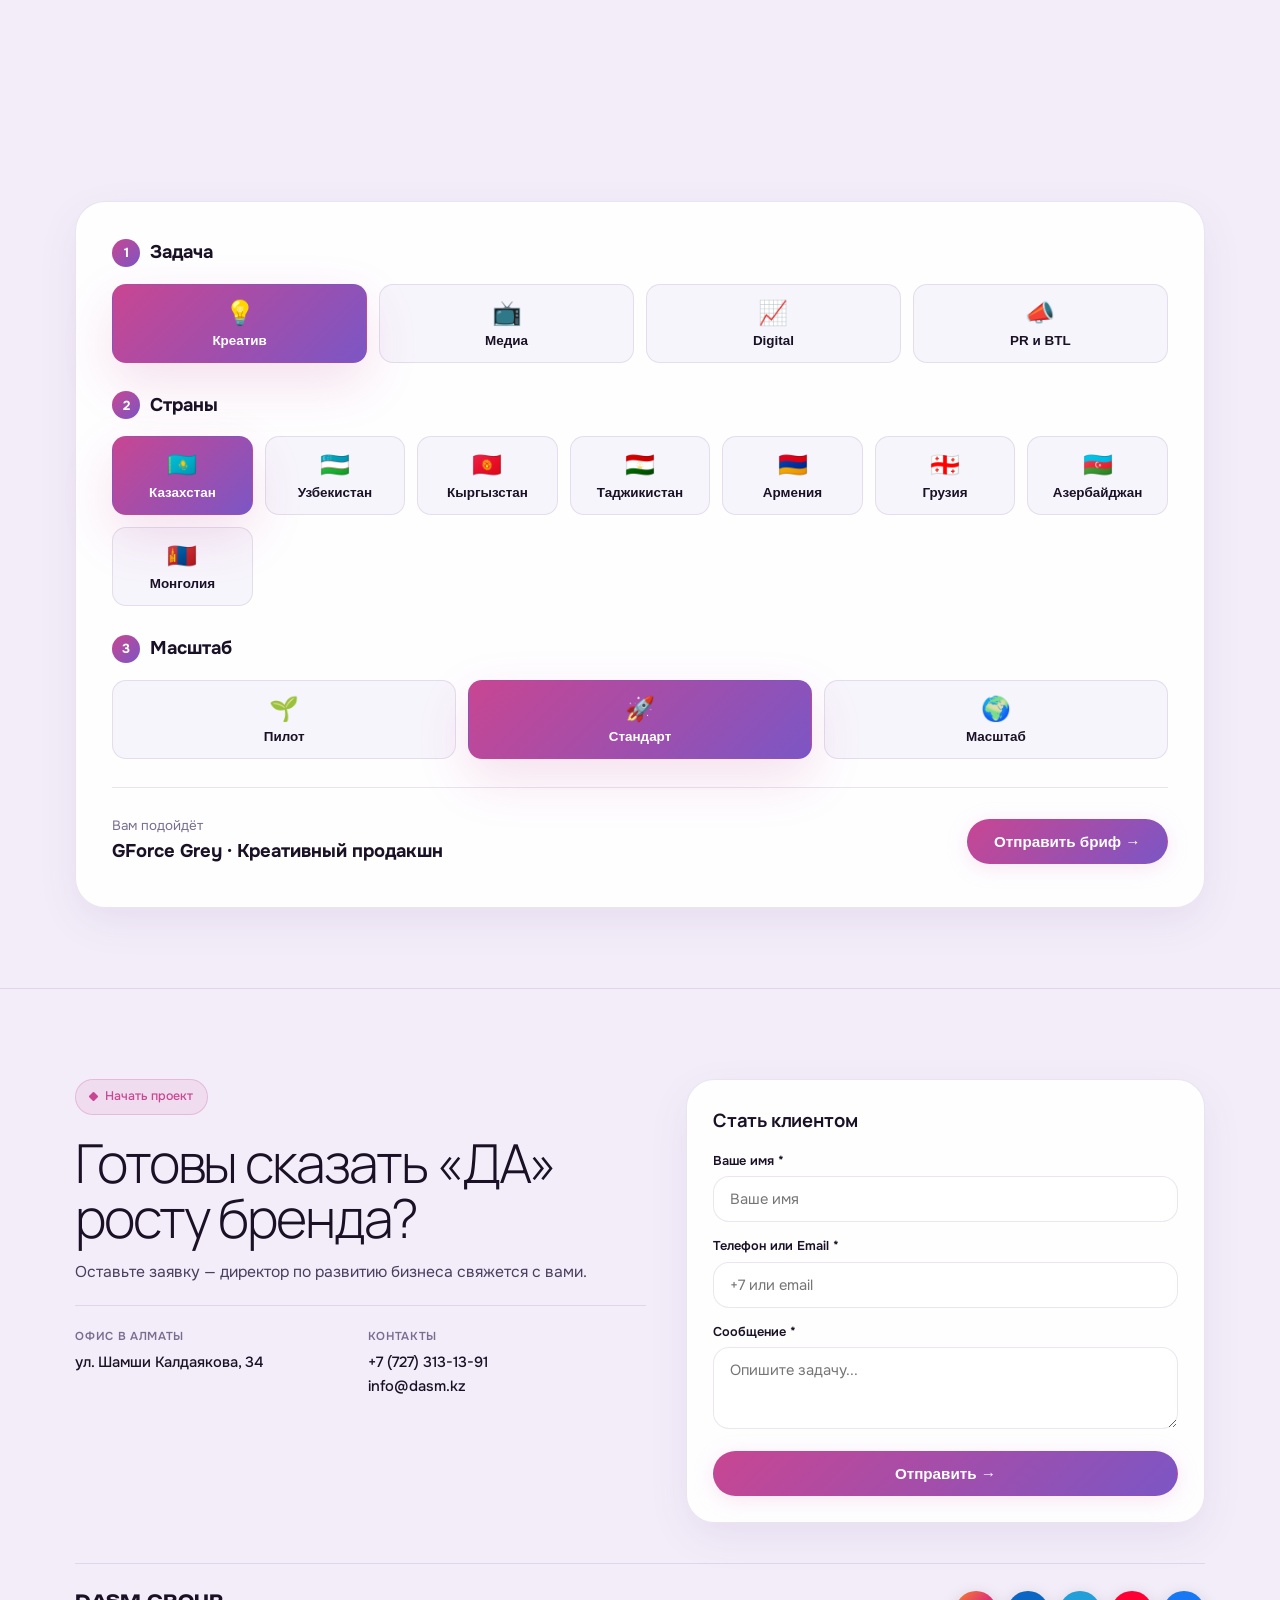
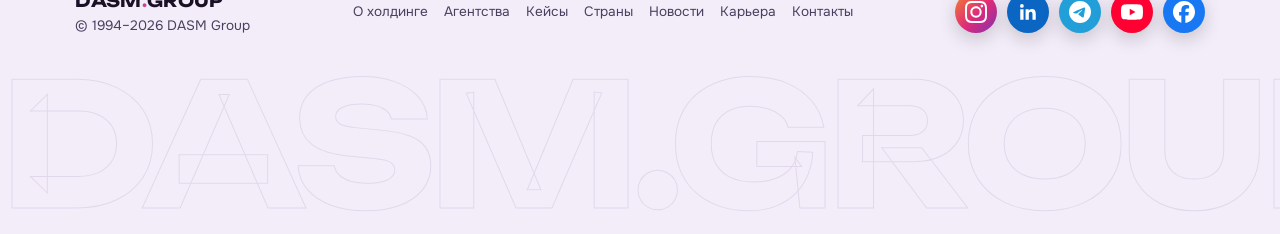
==== commit c83c3181: "Authentic verified landmark photos for all 8 countries across home, countries, about & contacts" ====
--- a/index.html
+++ b/index.html
@@ -17,7 +17,7 @@
     <link rel="preconnect" href="https://fonts.googleapis.com">
     <link rel="preconnect" href="https://fonts.gstatic.com" crossorigin>
     <link href="https://fonts.googleapis.com/css2?family=Manrope:wght@200..800&family=Onest:wght@400;500;600;700&family=Unbounded:wght@600;700&display=swap" rel="stylesheet">
-    <link rel="stylesheet" href="style.css?v=20261026e">
+    <link rel="stylesheet" href="style.css?v=20261026f">
     <script src="3d-ui.js?v=20261026b" defer></script>
     <style>.cursor-dot,.cursor-ring{display:none!important;opacity:0!important;visibility:hidden!important;width:0!important;height:0!important}</style>
 </head>
@@ -254,7 +254,7 @@
 
                     <div class="feature-media reveal" data-tilt>
                         <div class="feature-card">
-                            <img src="https://images.unsplash.com/photo-1517438322307-e67111335449?auto=format&fit=crop&w=1200&q=85" alt="Ruh Fighting Championship" loading="lazy">
+                            <img src="https://images.unsplash.com/photo-1552072092-7f9b8d63efcb?auto=format&fit=crop&w=1200&q=85" alt="Ruh Fighting Championship" loading="lazy">
                             <div class="feature-caption">
                                 <strong>GForce Grey × Ruh Fighting</strong>
                                 <span>The National Sport of Kazakhstan · 2024</span>
@@ -353,49 +353,49 @@
 
                 <div class="panels reveal">
                     <div class="panel active" data-img="kz" style="--h:330" role="button" tabindex="0" aria-expanded="true">
-                        <img class="panel-photo" src="https://images.unsplash.com/photo-1565008576549-57569a49371d?auto=format&fit=crop&w=900&q=80" alt="Казахстан" loading="lazy">
+                        <img class="panel-photo" src="images/countries-home/kz.jpg" alt="Казахстан" loading="lazy">
                         <span class="panel-flag">🇰🇿</span>
                         <span class="panel-name">Казахстан</span>
                         <span class="panel-more"><small>Алматы и Астана</small><em>Full 360° Hub · с 1994 года</em></span>
                     </div>
                     <div class="panel" data-img="uz" style="--h:200" role="button" tabindex="0" aria-expanded="false">
-                        <img class="panel-photo" src="https://images.unsplash.com/photo-1580655653885-65763b2597d0?auto=format&fit=crop&w=900&q=80" alt="Узбекистан" loading="lazy">
+                        <img class="panel-photo" src="images/countries-home/uz.jpg" alt="Узбекистан" loading="lazy">
                         <span class="panel-flag">🇺🇿</span>
                         <span class="panel-name">Узбекистан</span>
                         <span class="panel-more"><small>Ташкент</small><em>FMCG &amp; FinTech · TV &amp; Telegram</em></span>
                     </div>
                     <div class="panel" data-img="kg" style="--h:160" role="button" tabindex="0" aria-expanded="false">
-                        <img class="panel-photo" src="https://images.unsplash.com/photo-1546412414-e1885259563a?auto=format&fit=crop&w=900&q=80" alt="Кыргызстан" loading="lazy">
+                        <img class="panel-photo" src="images/countries-home/kg.jpg" alt="Кыргызстан" loading="lazy">
                         <span class="panel-flag">🇰🇬</span>
                         <span class="panel-name">Кыргызстан</span>
                         <span class="panel-more"><small>Бишкек</small><em>Media &amp; Digital · OOH · BTL</em></span>
                     </div>
                     <div class="panel" data-img="tj" style="--h:20" role="button" tabindex="0" aria-expanded="false">
-                        <img class="panel-photo" src="https://images.unsplash.com/photo-1464822759023-fed622ff2c3b?auto=format&fit=crop&w=900&q=80" alt="Таджикистан" loading="lazy">
+                        <img class="panel-photo" src="images/countries-home/tj.jpg" alt="Таджикистан" loading="lazy">
                         <span class="panel-flag">🇹🇯</span>
                         <span class="panel-name">Таджикистан</span>
                         <span class="panel-more"><small>Душанбе</small><em>OOH &amp; TV · BTL &amp; Trade</em></span>
                     </div>
                     <div class="panel" data-img="am" style="--h:270" role="button" tabindex="0" aria-expanded="false">
-                        <img class="panel-photo" src="https://images.unsplash.com/photo-1589308078059-be1415eab4c3?auto=format&fit=crop&w=900&q=80" alt="Армения" loading="lazy">
+                        <img class="panel-photo" src="images/countries-home/am.jpg" alt="Армения" loading="lazy">
                         <span class="panel-flag">🇦🇲</span>
                         <span class="panel-name">Армения</span>
                         <span class="panel-more"><small>Ереван</small><em>Media &amp; Digital · PR &amp; Events</em></span>
                     </div>
                     <div class="panel" data-img="ge" style="--h:355" role="button" tabindex="0" aria-expanded="false">
-                        <img class="panel-photo" src="https://images.unsplash.com/photo-1565008447742-97f6f38c985c?auto=format&fit=crop&w=900&q=80" alt="Грузия" loading="lazy">
+                        <img class="panel-photo" src="images/countries-home/ge.jpg" alt="Грузия" loading="lazy">
                         <span class="panel-flag">🇬🇪</span>
                         <span class="panel-name">Грузия</span>
                         <span class="panel-more"><small>Тбилиси</small><em>Production Hub · Omnichannel</em></span>
                     </div>
                     <div class="panel" data-img="az" style="--h:190" role="button" tabindex="0" aria-expanded="false">
-                        <img class="panel-photo" src="https://images.unsplash.com/photo-1539650116574-8efeb43e2750?auto=format&fit=crop&w=900&q=80" alt="Азербайджан" loading="lazy">
+                        <img class="panel-photo" src="images/countries-home/az.jpg" alt="Азербайджан" loading="lazy">
                         <span class="panel-flag">🇦🇿</span>
                         <span class="panel-name">Азербайджан</span>
                         <span class="panel-more"><small>Баку</small><em>Media Buying · Sponsorship</em></span>
                     </div>
                     <div class="panel" data-img="mn" style="--h:45" role="button" tabindex="0" aria-expanded="false">
-                        <img class="panel-photo" src="https://images.unsplash.com/photo-1509316975850-ff9c5deb0cd9?auto=format&fit=crop&w=900&q=80" alt="Монголия" loading="lazy">
+                        <img class="panel-photo" src="images/countries-home/mn.jpg" alt="Монголия" loading="lazy">
                         <span class="panel-flag">🇲🇳</span>
                         <span class="panel-name">Монголия</span>
                         <span class="panel-more"><small>Улан-Батор</small><em>Full Media · с 2010 года</em></span>
@@ -530,7 +530,7 @@
         </div>
     </div>
     <script src="i18n.js?v=20261026b"></script>
-    <script src="script.js?v=20261026e"></script>
+    <script src="script.js?v=20261026f"></script>
     <script src="3d-ui.js?v=20261026b" defer></script>
 
     <script type="importmap">
